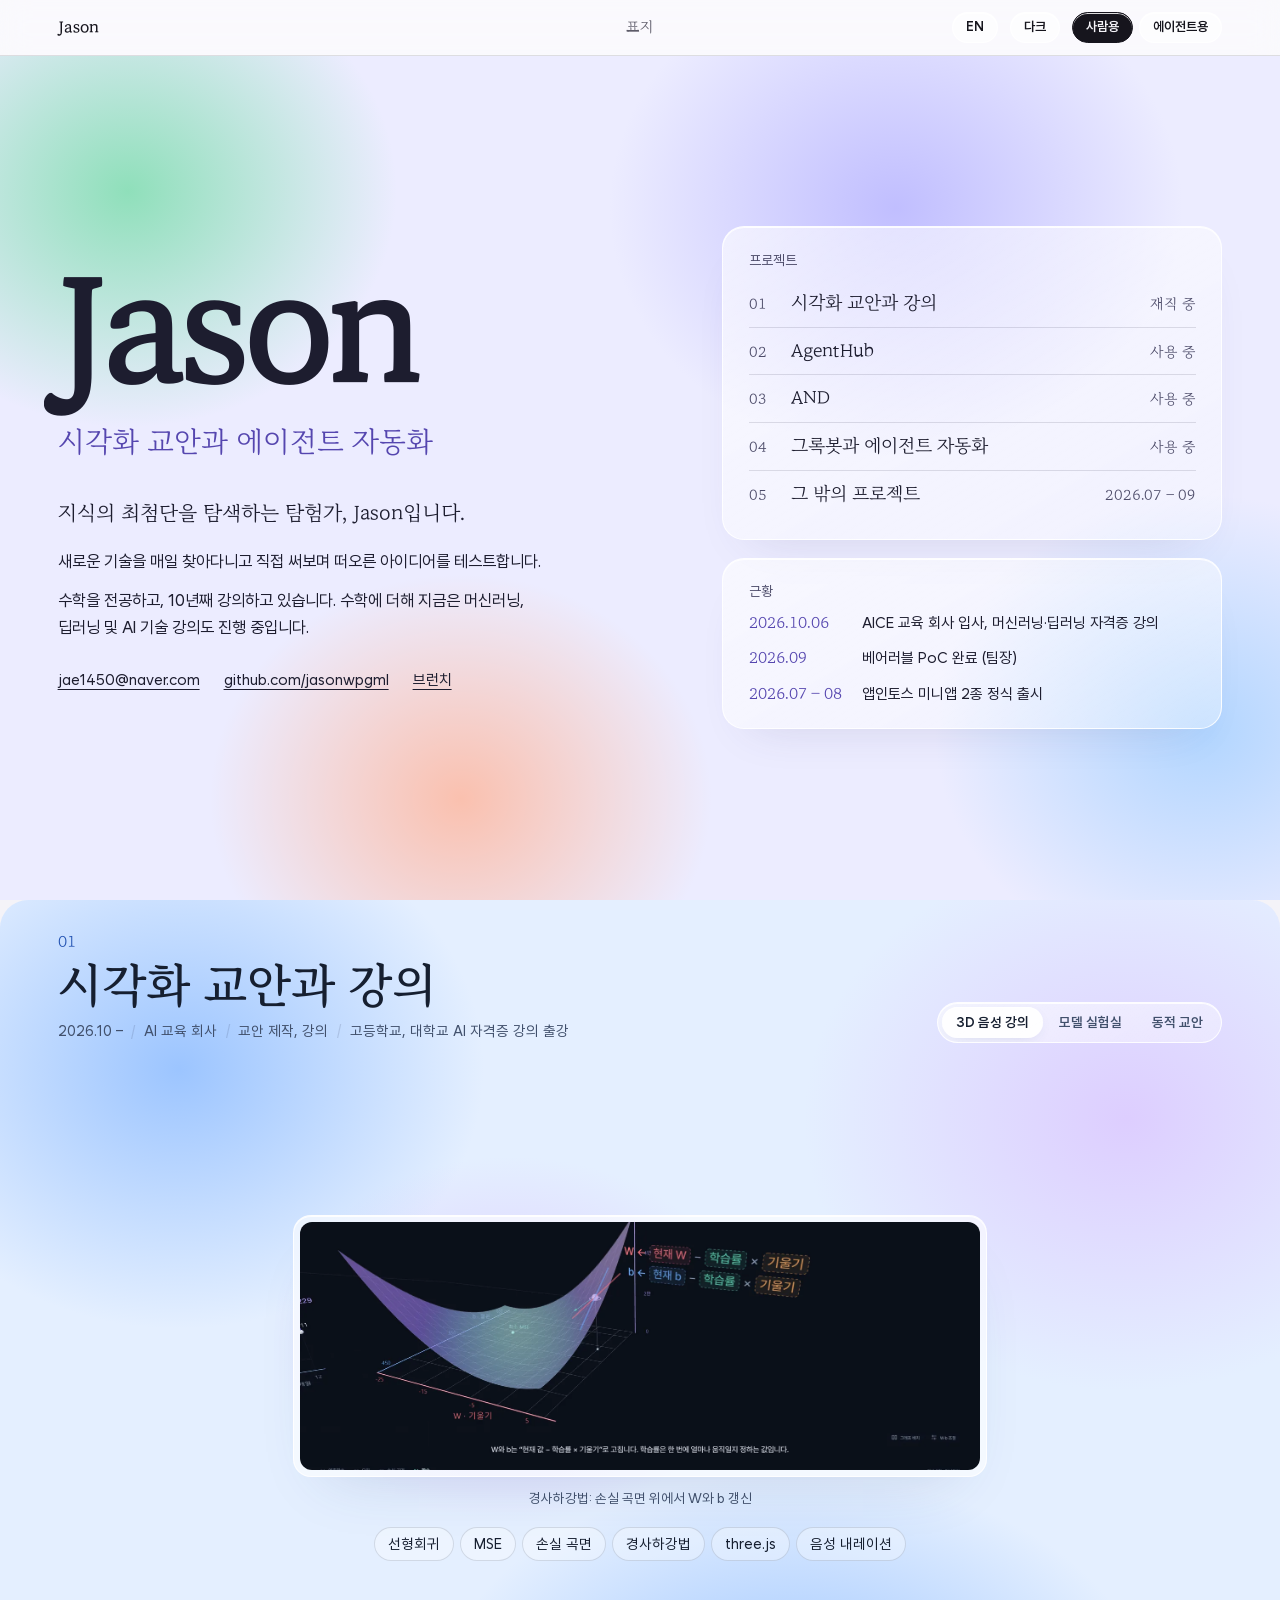
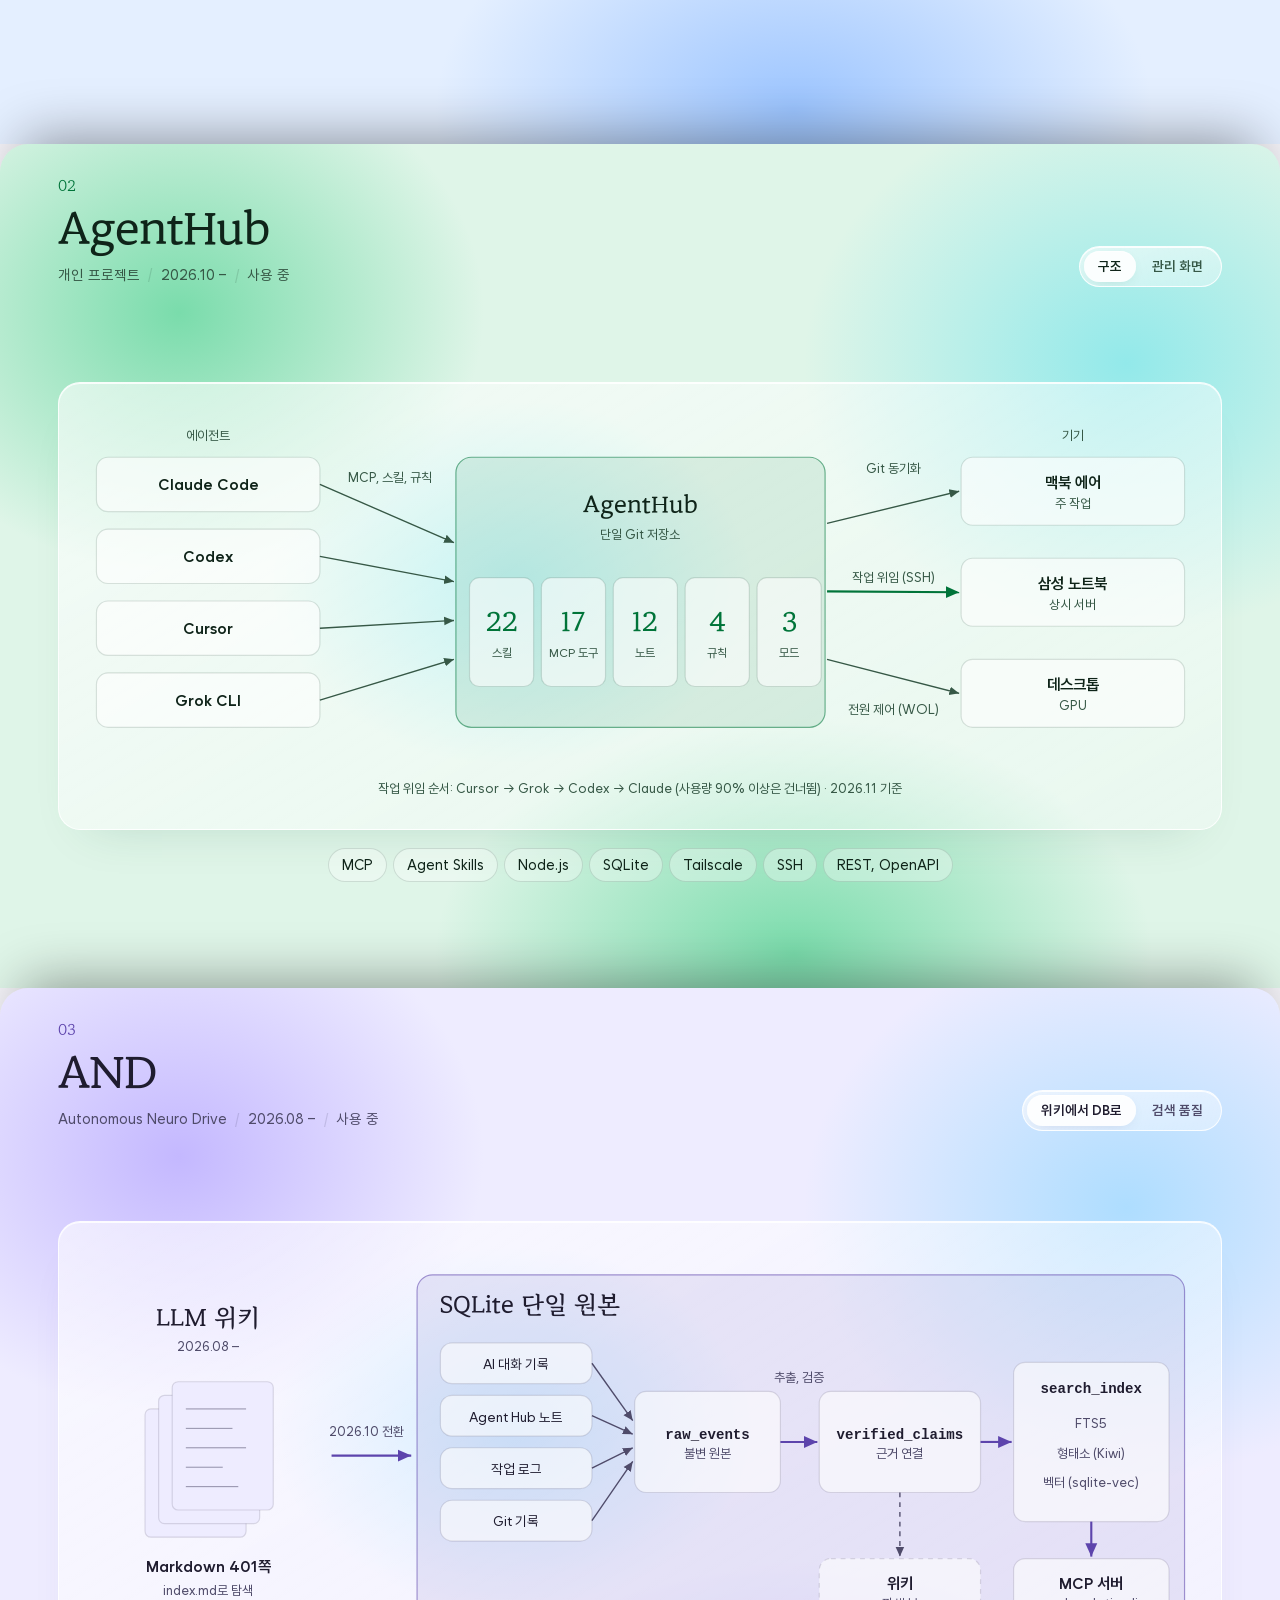
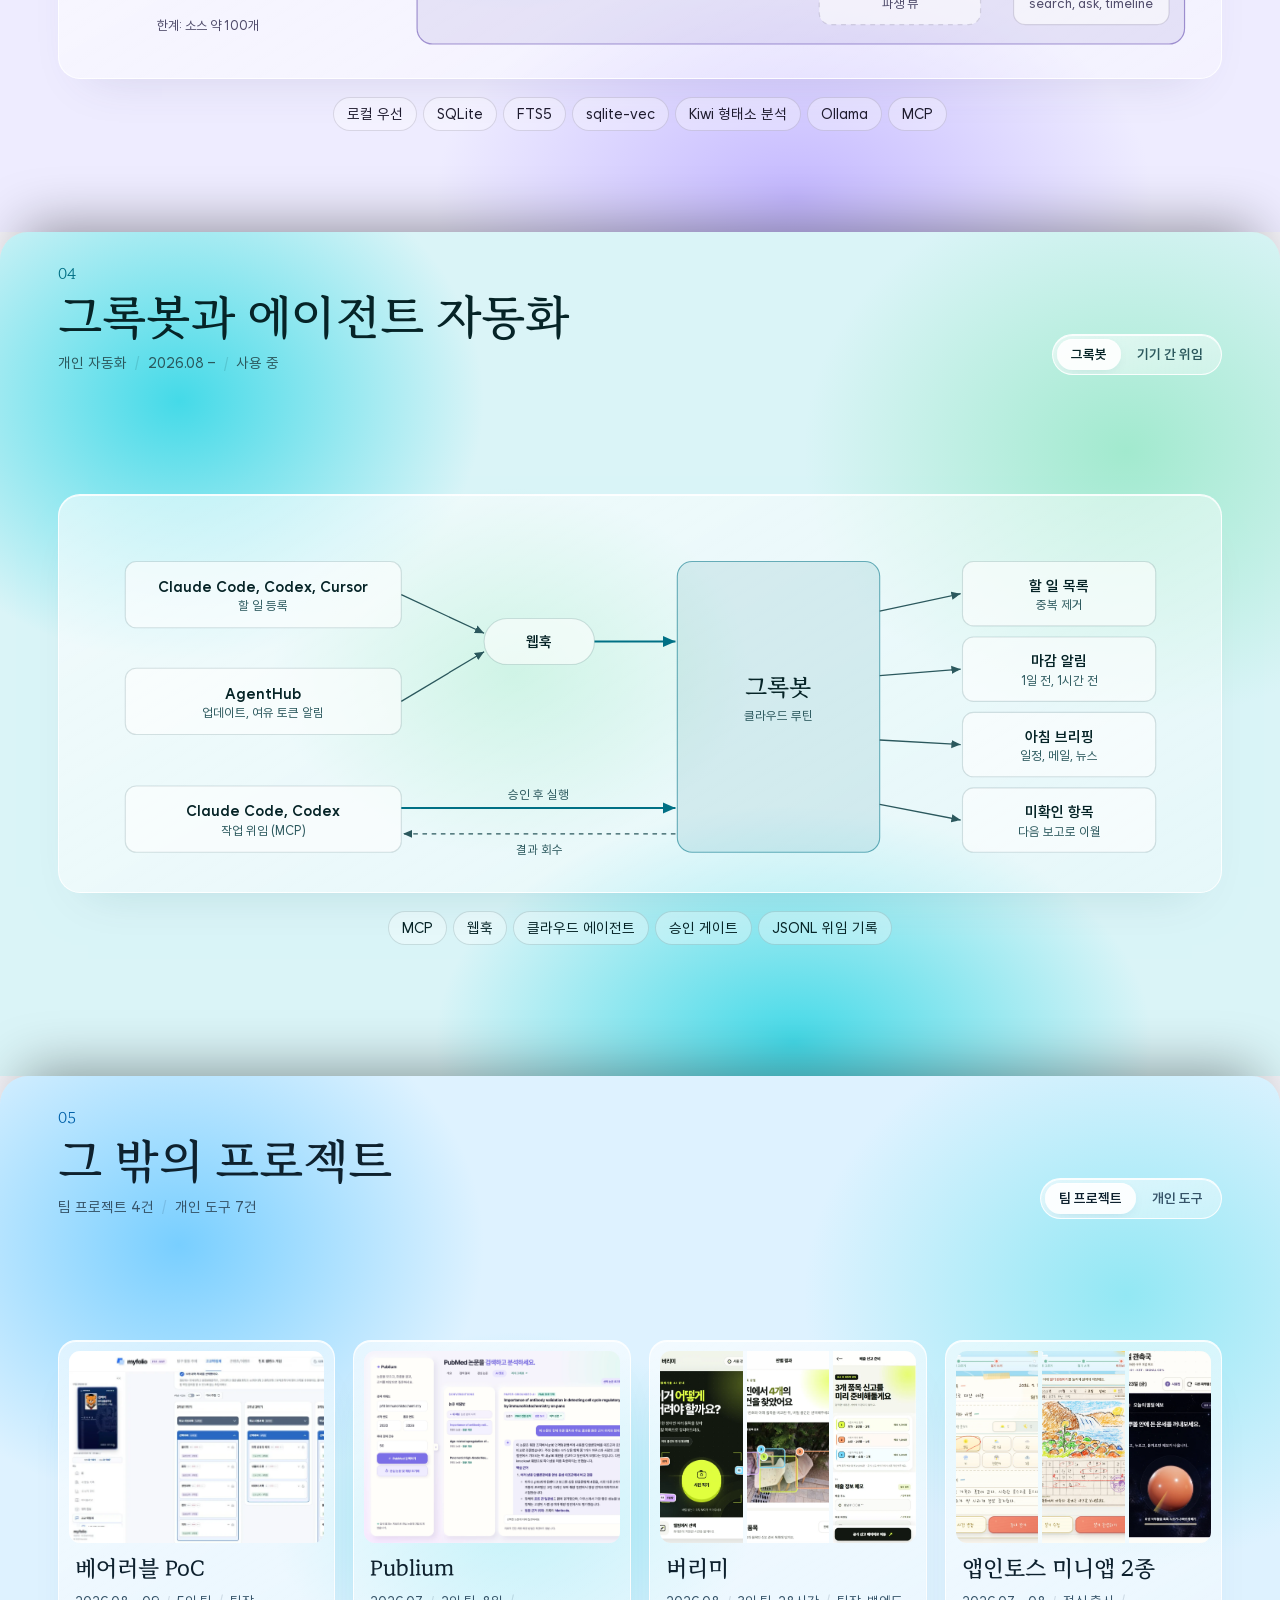
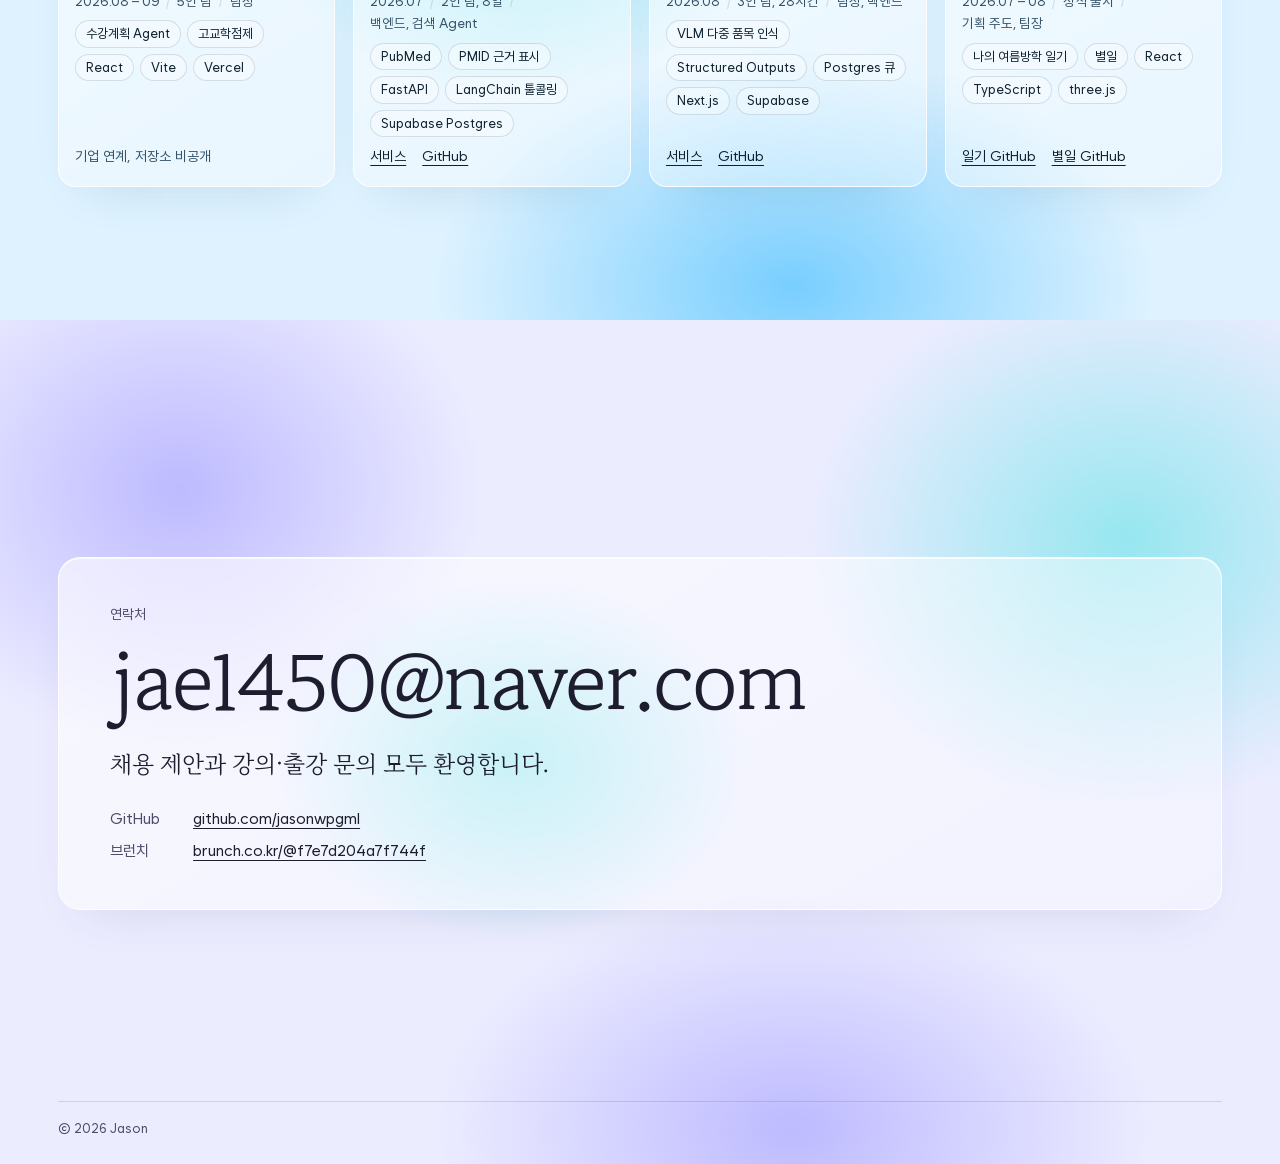
==== index.html @ 7ab20872 "에이전트용 판본 비·얼굴: 시작 넘침 고치고 로딩 줄이기 - 비·얼굴 코드를 스킬 최신본으로: 시작 6~33초에 글자가 평소보다 약 30% 많던 것 해소 - 얼굴 데이터를 가면 전" ====
<!doctype html>
<html lang="ko">
<head>
<meta charset="utf-8">
<!-- 이 페이지는 자기 사이트 밖으로 통신하지 않는다. face.link의 MediaPipe가 보내려는 사용량 지표도 여기서 막힌다 -->
<meta http-equiv="Content-Security-Policy" content="connect-src 'self' blob: data:">
<meta name="viewport" content="width=device-width, initial-scale=1, viewport-fit=cover">
<title>Jason 포트폴리오</title>
<meta name="author" content="JSonJh (https://github.com/jasonwpgml)">
<meta name="description" content="수학을 전공하고 10년째 강의하며, 시각화 교안과 에이전트 자동화 도구를 만드는 Jason의 포트폴리오.">
<link rel="alternate" hreflang="ko" href="https://jasonwpgml.github.io/">
<link rel="alternate" hreflang="en" href="https://jasonwpgml.github.io/en/">
<meta name="color-scheme" content="light dark">
<script>
// Apply a saved theme before first paint so the page never flashes the wrong one.
try { const t = localStorage.getItem('theme'); if (t) document.documentElement.dataset.theme = t; } catch {}
</script>
<style>
/* Layout: one screen per scene. Each scene is lit by soft colour fields in its project's hue; text sits on frosted glass. */
@font-face{font-family:"Maru Buri";font-weight:400;font-display:swap;src:url("fonts/MaruBuri-Regular.woff2") format("woff2")}
@font-face{font-family:"Maru Buri";font-weight:600;font-display:swap;src:url("fonts/MaruBuri-SemiBold.woff2") format("woff2")}
@font-face{font-family:"Maru Buri";font-weight:700;font-display:swap;src:url("fonts/MaruBuri-Bold.woff2") format("woff2")}
@font-face{font-family:"Wanted Sans";font-weight:400;font-display:swap;src:url("fonts/WantedSans-Regular.woff2") format("woff2")}
@font-face{font-family:"Wanted Sans";font-weight:600;font-display:swap;src:url("fonts/WantedSans-SemiBold.woff2") format("woff2")}

:root{
  color-scheme:light dark;
  --ink:light-dark(#16151d,#f5f4fa);
  --ink-2:light-dark(#5c5b68,#aaa9b8);
  --paper:light-dark(#f4f3f8,#0c0b12);
  --hair:light-dark(rgb(22 21 29/.12),rgb(245 244 250/.14));
  --glass:light-dark(rgb(255 255 255/.6),rgb(255 255 255/.1));
  --glass-2:light-dark(rgb(255 255 255/.34),rgb(255 255 255/.035));
  --edge:light-dark(rgb(255 255 255/.85),rgb(255 255 255/.15));
  --shadow:light-dark(rgb(40 30 80/.14),rgb(0 0 0/.45));
  --acc:var(--ink);
  --blur:blur(14px) saturate(160%);
  --serif:"Maru Buri","Noto Serif KR","Nanum Myeongjo",serif;
  --sans:"Wanted Sans","Apple SD Gothic Neo","Malgun Gothic",sans-serif;
  --mono:ui-monospace,"SF Mono",Menlo,Consolas,"D2Coding",monospace;
  --gutter:clamp(16px,4.5vw,64px);
  --max:1240px;
  --measure:34em;
}
:root[data-theme="light"]{color-scheme:light}
:root[data-theme="dark"]{color-scheme:dark}
@supports not (color:light-dark(#000,#fff)){
  :root{--ink:#16151d;--ink-2:#5c5b68;--paper:#f4f3f8;--hair:rgb(22 21 29/.12);--glass:rgb(255 255 255/.55);--glass-2:rgb(255 255 255/.3);--edge:rgb(255 255 255/.85);--shadow:rgb(40 30 80/.14)}
}
*{box-sizing:border-box}
html{scroll-behavior:smooth;scroll-padding-top:var(--head,64px);background:var(--paper)}
body{margin:0;background:var(--paper);color:var(--ink);font:400 16.5px/1.65 var(--sans);word-break:keep-all;overflow-wrap:break-word;-webkit-font-smoothing:antialiased}
a{color:inherit;text-decoration-thickness:1px;text-underline-offset:.25em}
a:hover{text-decoration-thickness:2px}
:focus-visible{outline:2px solid var(--acc);outline-offset:3px}
img{display:block;max-width:100%;height:auto}
h1,h2,h3,h4,h5{font-family:var(--serif);font-weight:600;margin:0;text-wrap:balance;line-height:1.25}
p{margin:0;text-wrap:pretty}
time,.no{font-variant-numeric:tabular-nums}
.wrap{padding-inline:var(--gutter)}
.wrap>*{max-width:var(--max);margin-inline:auto}

/* glass: a translucent pane with a bright top edge. The scene behind is a soft gradient, so real blur would cost a lot and show nothing; only the head blurs. */
.glass{background:linear-gradient(150deg,var(--glass),var(--glass-2));border:1px solid var(--edge);border-radius:22px;
  box-shadow:inset 0 1px 0 var(--edge),0 24px 48px -30px var(--shadow)}

/* scene tone: every colour of a scene comes from its hue pair, in both themes */
.tone{--h:270;--h2:200;
  --ink:light-dark(oklch(24% .035 var(--h)),oklch(97% .014 var(--h)));
  --ink-2:light-dark(oklch(43% .05 var(--h)),oklch(81% .04 var(--h)));
  --acc:light-dark(oklch(47% .16 var(--h)),oklch(84% .12 var(--h)));
  --hair:light-dark(oklch(30% .05 var(--h)/.14),oklch(97% .02 var(--h)/.16));
  --bg:light-dark(oklch(95% .028 var(--h)),oklch(19% .045 var(--h)));
  --orb1:light-dark(oklch(80% .13 var(--h)/.85),oklch(48% .15 var(--h)/.8));
  --orb2:light-dark(oklch(86% .1 var(--h2)/.75),oklch(42% .13 var(--h2)/.75));
  --shadow:light-dark(oklch(40% .09 var(--h)/.18),rgb(0 0 0/.45));
  position:relative;isolation:isolate;overflow:clip;background:var(--bg);color:var(--ink)}
.tone::before{content:"";position:absolute;inset:0;z-index:-1;pointer-events:none;
  background:radial-gradient(34% 44% at 14% 20%,var(--orb1),transparent 70%),radial-gradient(36% 46% at 88% 26%,var(--orb2),transparent 70%),
    radial-gradient(40% 40% at 62% 96%,var(--orb1),transparent 70%),radial-gradient(26% 30% at 40% 52%,var(--orb2),transparent 72%)}
.tone ::selection{background:var(--acc);color:var(--bg)}
@supports not (color:light-dark(#000,#fff)){
  .tone{--ink:oklch(24% .035 var(--h));--ink-2:oklch(43% .05 var(--h));--acc:oklch(47% .16 var(--h));--bg:oklch(95% .028 var(--h));--orb1:oklch(80% .13 var(--h)/.85);--orb2:oklch(86% .1 var(--h2)/.75)}
}

/* running head: a glass bar the scenes pass under */
.head{position:sticky;top:0;z-index:10;background:light-dark(rgb(255 255 255/.5),rgb(14 13 20/.42));-webkit-backdrop-filter:var(--blur);backdrop-filter:var(--blur);
  border-bottom:1px solid var(--hair);padding-block:calc(env(safe-area-inset-top,0px) + 12px) 12px;font-size:14px}
.head-in{display:grid;grid-template-columns:1fr auto 1fr;align-items:center;gap:16px}
.head .ed{font-family:var(--serif);font-weight:600;text-decoration:none;font-size:16px;justify-self:start}
.head .now{font-family:var(--serif);color:var(--ink-2);white-space:nowrap;font-kerning:none}
/* running head label: while it changes, each letter keeps its own slot */
.now i{display:inline-block;font-style:normal;text-align:center;white-space:pre}
.now i.nz{font:400 .86em/1 var(--mono);color:var(--ink-2)}
.ctl{justify-self:end;display:flex;gap:12px}
.keys{display:flex;gap:6px}
/* glass pills; the pressed one fills with ink */
.sq{all:unset;box-sizing:border-box;cursor:pointer;padding:5px 13px;border:1px solid var(--edge);border-radius:999px;
  background:var(--glass);color:var(--ink);font:600 13px/1.45 var(--sans);box-shadow:inset 0 1px 0 var(--edge);
  transition:background-color .2s,color .2s,transform .14s cubic-bezier(.2,.7,.2,1)}
.sq:hover{background:light-dark(rgb(255 255 255/.8),rgb(255 255 255/.14))}
.sq:active{transform:scale(.96)}
.sq[aria-pressed="true"]{background:var(--ink);color:var(--paper);border-color:var(--ink);cursor:default}
.sq:focus-visible{outline:2px solid var(--ink);outline-offset:3px}

/* cover: name, who, and the way in, all on the first screen */
.cover{--h:285;--h2:160;min-height:calc(100svh - var(--head,56px));display:grid;align-items:center;padding:clamp(28px,5svh,64px) var(--gutter)}
.cover::before{background:
  radial-gradient(30% 40% at 10% 16%,light-dark(oklch(82% .12 160/.8),oklch(46% .13 160/.7)),transparent 70%),
  radial-gradient(28% 38% at 36% 88%,light-dark(oklch(84% .11 40/.75),oklch(48% .13 40/.6)),transparent 70%),
  radial-gradient(32% 42% at 70% 18%,light-dark(oklch(80% .12 285/.8),oklch(44% .15 285/.75)),transparent 70%),
  radial-gradient(30% 40% at 94% 80%,light-dark(oklch(84% .1 255/.75),oklch(42% .13 255/.7)),transparent 70%)}
.cover-in{width:min(var(--max),100%);margin-inline:auto;display:grid;grid-template-columns:minmax(0,1.2fr) minmax(0,1fr);gap:clamp(28px,5vw,88px);align-items:center}
.name{font:700 clamp(4rem,min(12vw,19svh),10.5rem)/.9 var(--serif);letter-spacing:-.035em;margin-left:-.05em}
.name .mask{display:inline-flex;overflow:hidden;padding:.06em .04em .22em;margin:-.06em -.04em -.22em}
.name .cap{position:relative}
.name .int{position:absolute;inset:0 auto auto 0;opacity:0;transform:translateX(-.3em)}
.name .j,.name .l{display:inline-block}
.role{font:400 clamp(1.2rem,min(2.2vw,3.6svh),1.85rem)/1.4 var(--serif);margin-top:clamp(12px,2.4svh,24px);color:var(--acc)}
.intro{margin-top:clamp(20px,4svh,44px)}
.intro p{max-width:30em}
.intro p+p{margin-top:12px}
.lede{font:400 clamp(1.1rem,min(1.6vw,2.8svh),1.35rem)/1.55 var(--serif)}
.intro .lede+p{margin-top:clamp(12px,2svh,20px)}
.reach{display:flex;flex-wrap:wrap;gap:8px 24px;margin-top:clamp(16px,3svh,28px);font-size:15px}
.cover-side{display:grid;gap:clamp(12px,2svh,20px)}
.cover-side>.glass{padding:clamp(14px,2.4svh,24px) clamp(18px,2vw,28px)}
.k{font-size:14px;color:var(--ink-2);margin-bottom:8px}
.toc{list-style:none;margin:0;padding:0;display:grid}
.toc a{text-decoration:none;display:grid;grid-template-columns:2.4em 1fr auto;align-items:baseline;padding-block:clamp(6px,1.25svh,11px);font:400 1.1rem/1.4 var(--serif)}
.toc li+li a{border-top:1px solid var(--hair)}
.toc .n,.toc .y{color:var(--ink-2);font-size:13.5px;font-variant-numeric:tabular-nums}
.toc .t{transition:transform .25s cubic-bezier(.2,.7,.2,1)}
.toc a:hover .t{transform:translateX(6px)}
.news h2{font:400 14px/1.6 var(--sans);color:var(--ink-2)}
.news ol{list-style:none;margin:0;padding:0;display:grid;gap:clamp(6px,1.2svh,12px)}
.news li{display:grid;grid-template-columns:6.6em minmax(0,1fr);gap:14px;font-size:15px}
.news time{font-family:var(--serif);color:var(--acc)}

/* project scenes: stacked in order, each slides up over the one before and fills exactly one screen */
.ch{display:grid;grid-template-rows:auto minmax(0,1fr);gap:clamp(12px,2.2svh,24px);padding-block:clamp(18px,3.4svh,40px) clamp(16px,3svh,36px)}
.projects .ch{position:sticky;top:var(--head,56px);height:calc(100svh - var(--head,56px));border-radius:28px 28px 0 0}
.projects .ch+.ch{box-shadow:0 -28px 56px -24px rgb(0 0 0/.4)}
.projects .ch::after{content:"";position:absolute;inset:0;background:#000;opacity:calc(var(--cover,0) * .38);pointer-events:none}
.ch-head{width:min(var(--max),calc(100% - 2 * var(--gutter)));margin-inline:auto;display:grid;grid-template-columns:minmax(0,1fr) auto;gap:10px 32px;align-items:end}
.ch-head .no{font-family:var(--serif);color:var(--acc);font-size:15px;display:block;margin-bottom:2px}
.ch-head h2{font-size:clamp(1.8rem,min(3.6vw,6svh),3.1rem);letter-spacing:-.015em}
.meta{display:flex;flex-wrap:wrap;gap:2px 0;color:var(--ink-2);font-size:14.5px;margin-top:4px}
.meta span:not(:last-child)::after{content:"/";padding-inline:.6em;color:var(--hair)}

/* tabs: the panes of a project, a glass pill follows the swipe */
.tabs{position:relative;display:flex;gap:2px;padding:4px;border-radius:999px;max-width:100%;overflow-x:auto;scrollbar-width:none}
.tabs::-webkit-scrollbar{display:none}
.tabs button{all:unset;position:relative;z-index:1;cursor:pointer;padding:6px 14px;border-radius:999px;font:600 13.5px/1.35 var(--sans);color:var(--ink-2);white-space:nowrap;transition:color .2s}
.tabs button:hover,.tabs button[aria-selected="true"]{color:var(--ink)}
.tabs button:focus-visible{outline:2px solid var(--acc);outline-offset:-2px}
.tabs .pill{position:absolute;top:4px;bottom:4px;left:0;border-radius:999px;background:light-dark(rgb(255 255 255/.9),rgb(255 255 255/.17));
  box-shadow:inset 0 1px 0 var(--edge),0 4px 14px -6px var(--shadow);pointer-events:none}

/* track: panes side by side; swipe, drag, the tabs or the keys move between them */
.track{display:flex;overflow-x:auto;overflow-y:hidden;scroll-snap-type:x mandatory;overscroll-behavior-x:contain;scrollbar-width:none;min-height:0}
.track::-webkit-scrollbar{display:none}
@media (hover:hover) and (pointer:fine){.track{cursor:grab}}
.track.dragging{scroll-snap-type:none;cursor:grabbing;user-select:none}
.track.dragging *{pointer-events:none}
.pane{flex:0 0 100%;min-width:0;min-height:0;scroll-snap-align:start;scroll-snap-stop:always;display:grid;align-content:center;overflow-y:auto;scrollbar-width:none;padding:2px var(--gutter) 6px}
.pane::-webkit-scrollbar{display:none}
.pane>*{width:min(var(--max),100%);margin-inline:auto}

.links{display:flex;flex-wrap:wrap;align-items:center;gap:6px 22px;margin-top:clamp(12px,2.2svh,20px);font-size:15px}

.private{color:var(--ink-2)}

/* screenshots: a glass bezel; the image shrinks to the room the screen has left */
.shot{margin:0;min-width:0;display:grid;justify-items:center}
.frame{display:block;max-width:100%;padding:6px;border:1px solid var(--edge);border-radius:18px;background:var(--glass);box-shadow:inset 0 1px 0 var(--edge),0 30px 60px -34px var(--shadow);
  transition:transform .3s cubic-bezier(.2,.7,.2,1),box-shadow .3s}
.frame img{border-radius:12px;background:#fff}

.shot figcaption{font-size:13.5px;color:var(--ink-2);margin-top:10px;text-align:center}

/* main scenes: one picture or diagram per pane, keywords under it */
.viz{display:grid;gap:clamp(10px,2svh,18px);justify-items:center}
.viz>.chips{justify-content:center}
.gal{display:grid;grid-template-columns:repeat(var(--n,1),minmax(0,1fr));gap:clamp(10px,1.4vw,18px);width:100%;align-items:start}
.gal:not(.one) .frame{width:100%}
.gal .frame img{width:100%}
.gal.one .frame img{width:auto;max-width:100%;max-height:calc(var(--room,70svh) - 128px)}
.gal.lead{grid-template-columns:minmax(0,2.1fr) minmax(0,1fr);max-width:calc((var(--room,70svh) - 86px) * 2.4)}
.gal.lead .shot:first-child{grid-row:span 2}
.dg{margin:0;width:100%;padding:clamp(8px,1.6svh,16px) clamp(10px,1.4vw,20px);border-radius:22px}
.dg svg{display:block;width:100%;height:auto;max-height:calc(var(--room,70svh) - 104px);font-family:var(--sans)}
.dg text{fill:var(--ink);font-size:16px}
.dg .t1{font-weight:600}
.dg .t2{fill:var(--ink-2);font-size:13.5px}
.dg .t3{fill:var(--ink-2);font-size:12.5px}
.dg .t3b{font-size:14px}
.dg .code{font-family:var(--mono);font-size:14.5px;font-weight:600}
.dg .h{font-family:var(--serif);font-weight:600;font-size:25px}
.dg .num{font-family:var(--serif);font-weight:600;font-size:28px;fill:var(--acc)}
.dg .b{fill:var(--glass);stroke:var(--hair);stroke-width:1.2}
.dg .b.hub{fill:color-mix(in oklch,var(--acc) 10%,transparent);stroke:color-mix(in oklch,var(--acc) 55%,transparent)}
.dg .b.dash{stroke-dasharray:5 5}
.dg .b.pg{fill:var(--bg)}
.dg .ln{fill:none;stroke:var(--ink-2);stroke-width:1.4}
.dg .ln.a{stroke:var(--acc);stroke-width:2.2}
.dg .ln.d{stroke-dasharray:5 5}
.dg .ln.thin{stroke-width:1;opacity:.6}
.dg .mk{fill:var(--ink-2)}
.dg .mk.a{fill:var(--acc)}
.dg .dot{fill:var(--bg);stroke:var(--ink-2);stroke-width:1.4}
.dg .tick{fill:var(--acc)}
.quality{width:min(880px,100%);padding:clamp(18px,3svh,32px) clamp(20px,2.6vw,40px);display:grid;gap:clamp(14px,2.6svh,26px)}
.quality .k{margin:0}
.meters{list-style:none;margin:0;padding:0;display:grid;gap:clamp(10px,1.8svh,16px)}
.meters li{display:grid;grid-template-columns:9.5em minmax(0,1fr) 4.2em;gap:16px;align-items:center}
.meters .bar{height:10px;border-radius:5px;background:var(--hair);overflow:hidden}
.meters .bar i{display:block;height:100%;width:calc(var(--v) * 100%);border-radius:0 5px 5px 0;background:var(--acc)}
.meters b{font:600 1.35rem/1 var(--serif);text-align:right;font-variant-numeric:tabular-nums}
.meters small{font:400 13px/1 var(--sans);color:var(--ink-2)}
.stats{list-style:none;margin:0;padding:clamp(12px,2.2svh,20px) 0 0;border-top:1px solid var(--hair);display:grid;grid-template-columns:repeat(4,minmax(0,1fr));gap:12px}
.stats b{display:block;font:600 clamp(1.4rem,min(2.4vw,4svh),2rem)/1.1 var(--serif);font-variant-numeric:tabular-nums}
.stats span{font-size:13.5px;color:var(--ink-2)}

/* keyword chips: the only text most scenes carry */
.chips{list-style:none;margin:0;padding:0;display:flex;flex-wrap:wrap;gap:6px}
.chips li{padding:3px 10px;border-radius:999px;border:1px solid var(--hair);background:var(--glass-2);font:400 13px/1.5 var(--sans);color:var(--ink);white-space:nowrap}
.chips.big li{font-size:14.5px;padding:5px 13px}

/* other projects: one card each, picture first */
.minis{list-style:none;margin:0 auto;padding:0;display:grid;grid-template-columns:repeat(4,minmax(0,1fr));gap:clamp(10px,1.4vw,18px);align-items:stretch}
.mini{border-radius:18px;padding:10px 10px clamp(12px,2svh,18px);display:grid;grid-template-rows:auto auto auto 1fr auto;gap:8px;min-width:0}
.mini .thumb{aspect-ratio:4/3;max-height:calc(var(--room,70svh) - 290px);width:100%;border-radius:11px;overflow:hidden;background:var(--glass-2)}
.mini .thumb img{width:100%;height:100%;object-fit:cover;object-position:top left}
.mini .thumb.phones3{display:grid;grid-template-columns:repeat(3,minmax(0,1fr));gap:4px}
.mini .thumb.phones3 img{object-position:top center}
.mini h3{font-size:clamp(1.15rem,min(1.7vw,3svh),1.4rem);padding-inline:6px;margin-top:4px}
.mini .facts{display:flex;flex-wrap:wrap;color:var(--ink-2);font-size:13.5px;padding-inline:6px}
.mini .facts span:not(:last-child)::after{content:"/";padding-inline:.5em;color:var(--hair)}
.mini .chips{padding-inline:6px;align-content:start}
.mini .links{margin-top:0;padding-inline:6px;font-size:14px;gap:4px 16px}
.rows{list-style:none;margin:0 auto;padding:clamp(6px,1.2svh,12px) clamp(18px,2.4vw,32px);border-radius:22px}
.rows>li{display:grid;grid-template-columns:7.5em minmax(0,1fr);gap:16px;align-items:center;padding-block:clamp(8px,1.5svh,14px)}
.rows>li+li{border-top:1px solid var(--hair)}
.rows b{font:600 1.15rem/1.3 var(--serif)}

/* contact */
.contact{--h:285;--h2:200;min-height:calc(100svh - var(--head,56px));display:grid;grid-template-rows:minmax(0,1fr) auto;padding:clamp(24px,5svh,56px) var(--gutter) 24px}
.contact-in{align-self:center;width:min(var(--max),100%);margin-inline:auto;padding:clamp(24px,5svh,56px) clamp(22px,4vw,56px)}
.contact .mail{display:inline-block;font:400 clamp(2rem,min(6.2vw,10svh),5.5rem)/1.05 var(--serif);letter-spacing:-.02em;text-decoration:none;word-break:break-all;margin-top:8px}
.contact .mail:hover{text-decoration:underline;text-decoration-thickness:2px}
.contact .chan{list-style:none;margin:clamp(14px,2.6svh,26px) 0 0;padding:0;display:grid;gap:6px;font-size:15.5px}
.contact .chan li{display:grid;grid-template-columns:4.6em minmax(0,1fr);gap:12px}
.contact .chan span{color:var(--ink-2)}
.contact .chan a{word-break:break-all}
.contact .ask{font:400 clamp(1.1rem,min(1.8vw,3svh),1.5rem)/1.5 var(--serif);margin-top:clamp(14px,2.6svh,26px)}
.colophon{width:min(var(--max),100%);margin-inline:auto;display:flex;justify-content:space-between;flex-wrap:wrap;gap:12px;padding-top:16px;border-top:1px solid var(--hair);font-size:13px;color:var(--ink-2)}

/* agent edition: the same facts as a terminal, green on black, with a slow rain in the margins */
html[data-edition="agent"]{color-scheme:dark;--paper:#030a05;--ink:#c6f6d2;--ink-2:#5fae76;--hair:#16331f;--glass:transparent;--edge:#2f8a4a}
html[data-edition="agent"] .head{background:rgb(3 10 5/.88);-webkit-backdrop-filter:none;backdrop-filter:none}
html[data-edition="agent"] .sq{border-radius:3px;box-shadow:none}
.agent{display:none;position:relative;min-height:100svh;padding-block:56px 80px;font:400 14.5px/1.75 var(--mono)}
.agent pre{position:relative;z-index:1;margin:0 0 0 max(0px,(100% - var(--max)) / 2);white-space:pre-wrap;word-break:break-word;font:inherit;max-width:92ch;
  color:#9fe0b0;text-shadow:0 0 6px rgb(80 220 120/.18);font-kerning:none;font-variant-ligatures:none}
.agent .k{color:#d8ffe2}
.agent .c{color:#4f8d61}
.agent .h{color:#7dff9f}
.agent .nz{color:#2f8a4a}
.agent .nz.w{display:inline-block;width:1ic;text-align:center}
.agent .gh{color:transparent;text-shadow:none}
/* 100lvh: a phone's address bar folding in and out must not resize the canvas, or the rain is rebuilt from scratch */
.rain{position:fixed;top:0;left:0;width:100%;height:100%;height:100lvh;z-index:0;pointer-events:none;display:none}
.face{z-index:0;display:none}
/* the rain covers the whole screen and the face sits in the middle, behind the text.
   A light veil plus a dark halo around each glyph keeps the text readable on top of it */
html[data-edition="agent"] .agent::before{content:"";position:fixed;inset:0;z-index:0;pointer-events:none;background:rgb(3 10 5/.42)}
html[data-edition="agent"] .agent pre,html[data-edition="agent"] .agent .credit{text-shadow:0 0 2px #030a05,0 0 6px #030a05,0 0 12px rgb(3 10 5/.9)}
.agent .credit{position:relative;z-index:1;max-width:92ch;margin:32px 0 0 max(0px,(100% - var(--max)) / 2);font-size:12px;color:var(--ink-2)}
.agent .credit a{color:inherit}
/* face.link: 글이 끝난 뒤 한참 빈 공간이 이어지고, 그 끝에 숨 쉬듯 빛나는 구슬 하나. 누르면 카메라 표정 인식 창이 뜬다 */
.agent .void{height:85svh}
.agent .orb-wrap{position:relative;z-index:1;display:flex;justify-content:center;padding:0 0 9svh}
.agent .orb{all:unset;position:relative;width:46px;height:46px;border-radius:50%;cursor:pointer;
  background:radial-gradient(circle,#eafff1 0 2px,rgb(125 255 159/.85) 3px,rgb(60 255 149/.22) 9px,rgb(3 10 5/0) 70%);
  box-shadow:0 0 0 1px rgb(47 138 74/.55),0 0 22px rgb(60 255 149/.28),inset 0 0 12px rgb(60 255 149/.18);
  animation:orb 3.6s ease-in-out infinite}
.agent .orb::before{content:"";position:absolute;inset:-14px;border-radius:50%;border:1px solid rgb(60 255 149/.18);animation:orbring 3.6s ease-out infinite}
.agent .orb::after{content:"face.link";position:absolute;left:50%;top:calc(100% + 14px);transform:translateX(-50%);font:400 11px/1 var(--mono);letter-spacing:.2em;color:#4f8d61;opacity:0;transition:opacity .4s}
.agent .orb:hover,.agent .orb:focus-visible{box-shadow:0 0 0 1px rgb(125 255 159/.9),0 0 34px rgb(60 255 149/.6),inset 0 0 14px rgb(125 255 159/.35)}
.agent .orb:hover::after,.agent .orb:focus-visible::after{opacity:1}
@keyframes orb{0%,100%{transform:scale(.9);filter:brightness(.8)}50%{transform:scale(1.04);filter:brightness(1.25)}}
@keyframes orbring{0%{transform:scale(.7);opacity:0}30%{opacity:.9}100%{transform:scale(1.5);opacity:0}}
@media (prefers-reduced-motion:reduce){.agent .orb,.agent .orb::before{animation:none}}
.facelink{position:fixed;right:16px;bottom:16px;z-index:5;width:min(560px,calc(100vw - 32px));max-height:calc(100svh - 96px);overflow:auto;
  background:rgb(3 10 5/.86);border:1px solid #2f8a4a;border-radius:6px;padding:12px;font:400 12px/1.6 var(--mono);color:#c6f6d2;backdrop-filter:blur(2px)}
.facelink[hidden]{display:none}
.facelink .fl-view{position:relative;width:200px;aspect-ratio:4/3;float:right;margin:0 0 8px 12px;border:1px solid #16331f;overflow:hidden;background:#000}
.facelink video,.facelink canvas{position:absolute;inset:0;width:100%;height:100%;object-fit:cover;transform:scaleX(-1)}
.facelink video{opacity:.55}
.facelink pre{margin:0;white-space:pre-wrap;word-break:break-word;font:inherit}
.facelink .sq{clear:both;margin-top:8px}
@media (max-width:700px){.facelink{right:8px;left:8px;bottom:8px;width:auto;font-size:11px}.facelink .fl-view{width:120px}}
html[data-edition="agent"] .human{display:none}
html[data-edition="agent"] .agent,html[data-edition="agent"] .rain,html[data-edition="agent"] .face{display:block}
html[data-edition="agent"] .head .now{visibility:hidden}

@media print{
  .projects .ch{position:static;height:auto;box-shadow:none;border-radius:0}
  .projects .ch::after,.rain,.face,.tabs{display:none}
  .track{display:block;overflow:visible}
  .pane{display:block;overflow:visible;padding-block:12px}
}

/* motion: one load sequence on the cover; everything rests visible */
@media (prefers-reduced-motion:no-preference){
  .name .l,.name .cap{animation:rise .9s cubic-bezier(.2,.75,0,1) both;animation-delay:calc(var(--i,0) * 70ms + 150ms)}
  .name .int{animation:int-out 1.9s cubic-bezier(.6,0,.2,1) both}
  .name .j{animation:j-in 1.9s cubic-bezier(.6,0,.2,1) both}
  .role,.intro,.cover-side>*{animation:settle .9s cubic-bezier(.2,.75,0,1) both;animation-delay:1.15s}
  .cover-side>*+*{animation-delay:1.3s}
  @keyframes rise{from{transform:translateY(105%)}}
  @keyframes int-out{0%,55%{opacity:1;transform:translateX(-.3em)}100%{opacity:0;transform:translateX(-.34em) rotate(-24deg)}}
  @keyframes j-in{0%,55%{opacity:0;transform:rotate(18deg);margin-right:.14em}100%{opacity:1;transform:none;margin-right:0}}
  @keyframes settle{from{opacity:0;transform:translateY(14px)}}
}
::view-transition-old(root),::view-transition-new(root){animation:none;mix-blend-mode:normal}

/* short screens: tighter type and spacing so each scene still fits */
@media (min-width:861px) and (max-height:820px){
  body{font-size:15px;line-height:1.6}
  .news li{font-size:14px}

  .links{font-size:14px}

}

@media (max-width:860px){
  body{font-size:16px}
  .cover{min-height:0;padding-block:40px 48px}
  .cover-in{grid-template-columns:minmax(0,1fr)}
  .minis{grid-template-columns:repeat(2,minmax(0,1fr))}
  .gal{grid-template-columns:minmax(0,1fr) !important}
  .gal .frame{width:100%}
  .gal.one .frame img{max-height:none;width:100%}
  .dg{overflow-x:auto}
  .dg-in{min-width:820px}
  .dg svg{max-height:none}
  .meters li{grid-template-columns:minmax(0,1fr) 4.2em}
  .meters .lab{grid-column:1/-1}
  .stats{grid-template-columns:repeat(2,minmax(0,1fr))}
  .mini .thumb{max-height:none}
  .rows>li{grid-template-columns:minmax(0,1fr);gap:6px}

  .projects .ch{position:relative;top:auto;height:auto;border-radius:24px 24px 0 0}
  .projects .ch::after{display:none}
  .ch-head{grid-template-columns:minmax(0,1fr)}
  .tabs{justify-self:start}
  .track{align-items:flex-start;transition:height .35s cubic-bezier(.2,.7,.2,1)}
  .pane{overflow:visible;align-content:start}

  .news li{grid-template-columns:minmax(0,1fr);gap:0}
  .head-in{grid-template-columns:1fr auto}
  .head .now{display:none}
  .contact{min-height:0}
}
@media (max-width:560px){
  /* three phones side by side get too small; let them scroll inside their own row */
  

  .head .ed{font-size:15px}
  .sq{padding:4px 10px}
  .minis{grid-template-columns:minmax(0,1fr)}
  .ctl{gap:8px}
}
@media (prefers-reduced-motion:reduce){html{scroll-behavior:auto}}
</style>
</head>
<body>
<header class="head wrap">
  <div class="head-in">
    <a class="ed" href="#top">Jason</a>
    <span class="now" id="running" aria-hidden="true">표지</span>
    <div class="ctl">
      <a class="sq" href="en/" hreflang="en" lang="en">EN</a>
      <button type="button" class="sq" id="theme" aria-pressed="false">다크</button>
      <div class="keys" role="group" aria-label="읽는 방식">
        <button type="button" class="sq" id="m-human" aria-pressed="true">사람용</button>
        <button type="button" class="sq" id="m-agent" aria-pressed="false">에이전트용</button>
      </div>
    </div>
  </div>
</header>

<main class="human" id="top">

<section class="cover tone" data-run="표지">
  <div class="cover-in">
    <div>
      <h1 class="name" aria-label="Jason"><span class="mask" aria-hidden="true"><span class="cap"><span class="int">∫</span><span class="j">J</span></span><span class="l" style="--i:1">a</span><span class="l" style="--i:2">s</span><span class="l" style="--i:3">o</span><span class="l" style="--i:4">n</span></span></h1>
      <p class="role">시각화 교안과 에이전트 자동화</p>
      <div class="intro">
        <p class="lede">지식의 최첨단을 탐색하는 탐험가, Jason입니다.</p>
        <p>새로운 기술을 매일 찾아다니고 직접 써보며 떠오른 아이디어를 테스트합니다.</p>
        <p>수학을 전공하고, 10년째 강의하고 있습니다. 수학에 더해 지금은 머신러닝, 딥러닝 및 AI 기술 강의도 진행 중입니다.</p>
        <div class="reach">
          <a href="mailto:jae1450@naver.com">jae1450@naver.com</a>
          <a href="https://github.com/jasonwpgml">github.com/jasonwpgml</a>
          <a href="https://brunch.co.kr/@f7e7d204a7f744f">브런치</a>
        </div>
      </div>
    </div>
    <div class="cover-side">
      <nav class="glass" aria-label="차례">
        <p class="k">프로젝트</p>
        <ol class="toc">
          <li><a href="#lecture"><span class="n">01</span><span class="t">시각화 교안과 강의</span><span class="y">재직 중</span></a></li>
          <li><a href="#agenthub"><span class="n">02</span><span class="t">AgentHub</span><span class="y">사용 중</span></a></li>
          <li><a href="#and"><span class="n">03</span><span class="t">AND</span><span class="y">사용 중</span></a></li>
          <li><a href="#auto"><span class="n">04</span><span class="t">그록봇과 에이전트 자동화</span><span class="y">사용 중</span></a></li>
          <li><a href="#more"><span class="n">05</span><span class="t">그 밖의 프로젝트</span><span class="y">2026.07 – 09</span></a></li>
        </ol>
      </nav>
      <section class="glass news" aria-labelledby="news-h">
        <h2 id="news-h" class="k">근황</h2>
        <ol>
          <li><time datetime="2026-10-06">2026.10.06</time><p>AICE 교육 회사 입사, 머신러닝·딥러닝 자격증 강의</p></li>
          <li><time datetime="2026-09">2026.09</time><p>베어러블 PoC 완료 (팀장)</p></li>
          <li><time>2026.07 – 08</time><p>앱인토스 미니앱 2종 정식 출시</p></li>
        </ol>
      </section>
    </div>
  </div>
</section>

<div class="projects">

<!-- 01 Lecture materials -->
<article class="ch tone" id="lecture" data-run="01 시각화 교안과 강의" style="--h:262;--h2:300">
  <header class="ch-head">
    <div>
      <span class="no">01</span>
      <h2>시각화 교안과 강의</h2>
      <p class="meta"><span>2026.10 –</span><span>AI 교육 회사</span><span>교안 제작, 강의</span><span>고등학교, 대학교 AI 자격증 강의 출강</span></p>
    </div>
    <div class="tabs glass" role="tablist" aria-label="시각화 교안과 강의 내용"></div>
  </header>
  <div class="track">
    <section class="pane" data-tab="3D 음성 강의">
      <div class="viz">
        <div class="gal one"><figure class="shot"><span class="frame"><img src="img/lecture-3d-gradient.webp" width="1600" height="583" alt="3D 선형회귀 강의의 경사하강법 장면. 보라색 손실 곡면 위에 현재 W와 b에서 학습률과 기울기를 곱해 빼는 갱신식이 떠 있다." loading="lazy"></span><figcaption>경사하강법: 손실 곡면 위에서 W와 b 갱신</figcaption></figure></div><ul class="chips big"><li>선형회귀</li><li>MSE</li><li>손실 곡면</li><li>경사하강법</li><li>three.js</li><li>음성 내레이션</li></ul>
      </div>
    </section>
    <section class="pane" data-tab="모델 실험실">
      <div class="viz">
        <div class="gal lead"><figure class="shot"><span class="frame"><img src="img/lecture-neural.webp" width="1400" height="723" alt="신경망 3D 실험 화면. 입력 8개에서 은닉층 세 개를 거쳐 주택 가격 148,756달러를 예측하는 노드와 연결이 그려져 있다." loading="lazy"></span><figcaption>신경망: 순전파와 역전파</figcaption></figure><figure class="shot"><span class="frame"><img src="img/lecture-cnn.webp" width="1400" height="671" alt="CNN 3D 실험 화면. 28×28 옷 이미지가 합성곱과 풀링 층을 지나 10개 분류 확률로 바뀌는 과정이 펼쳐져 있다." loading="lazy"></span><figcaption>CNN: 필터와 특징 맵</figcaption></figure><figure class="shot"><span class="frame"><img src="img/lecture-forest.webp" width="1400" height="788" alt="랜덤 포레스트 3D 화면. 나무 32그루가 줄지어 서 있고 각 나무에서 예측 경로가 파랗게 표시된다." loading="lazy"></span><figcaption>랜덤 포레스트: 나무 32그루의 평균</figcaption></figure></div><ul class="chips big"><li>모델 6종</li><li>실제 데이터로 학습</li><li>Fashion-MNIST</li><li>계산 따라가기</li><li>three.js</li></ul>
      </div>
    </section>
    <section class="pane" data-tab="동적 교안">
      <div class="viz">
        <div class="gal" style="--n:2"><figure class="shot"><span class="frame"><img src="img/lecture-datatype.webp" width="1400" height="671" alt="데이터 타입 확인 교안. 데이터에서 수치형, 문자형, 범주형, 불리언형으로 갈라지는 가로 트리와 예시 값이 있다." loading="lazy"></span><figcaption>데이터 타입 트리</figcaption></figure><figure class="shot"><span class="frame"><img src="img/lecture-scaling.webp" width="1400" height="671" alt="스케일링 교안. 변환 전 산점도와 정규화 후 산점도가 나란히 있고 같은 점 B의 좌표 변화가 표시된다." loading="lazy"></span><figcaption>스케일링 전후 비교</figcaption></figure></div><ul class="chips big"><li>AICE Basic</li><li>고등학생, 비전공자 대상</li><li>75쪽</li><li>단계별 애니메이션</li><li>HTML, CSS, JS</li><li>Apple Pencil 판서</li></ul>
      </div>
    </section>
  </div>
</article>

<!-- 02 AgentHub -->
<article class="ch tone" id="agenthub" data-run="02 AgentHub" style="--h:160;--h2:200">
  <header class="ch-head">
    <div>
      <span class="no">02</span>
      <h2>AgentHub</h2>
      <p class="meta"><span>개인 프로젝트</span><span>2026.10 –</span><span>사용 중</span></p>
    </div>
    <div class="tabs glass" role="tablist" aria-label="AgentHub 내용"></div>
  </header>
  <div class="track">
    <section class="pane" data-tab="구조">
      <div class="viz">
        <figure class="dg glass"><div class="dg-in"><svg viewBox="0 0 1160 430" role="img" aria-label="AgentHub 구조. Claude Code, Codex, Cursor, Grok CLI가 MCP로 AgentHub에 연결되고, AgentHub는 Git 동기화와 SSH 작업 위임으로 맥북, 삼성 노트북, 데스크톱과 이어진다."><defs><marker id="ah-n" viewBox="0 0 10 10" refX="9" refY="5" markerWidth="8" markerHeight="8" orient="auto-start-reverse"><path class="mk" d="M0 1L9 5L0 9z"/></marker><marker id="ah-a" viewBox="0 0 10 10" refX="9" refY="5" markerWidth="7" markerHeight="7" orient="auto-start-reverse"><path class="mk a" d="M0 1L9 5L0 9z"/></marker></defs><text class="t2" x="135" y="44" text-anchor="middle">에이전트</text><rect class="b" x="20" y="62" width="230" height="56" rx="12"/><text class="t1" x="135.0" y="96.0" text-anchor="middle">Claude Code</text><path class="ln" d="M250 90L388 150" marker-end="url(#ah-n)"/><rect class="b" x="20" y="136" width="230" height="56" rx="12"/><text class="t1" x="135.0" y="170.0" text-anchor="middle">Codex</text><path class="ln" d="M250 164L388 190" marker-end="url(#ah-n)"/><rect class="b" x="20" y="210" width="230" height="56" rx="12"/><text class="t1" x="135.0" y="244.0" text-anchor="middle">Cursor</text><path class="ln" d="M250 238L388 230" marker-end="url(#ah-n)"/><rect class="b" x="20" y="284" width="230" height="56" rx="12"/><text class="t1" x="135.0" y="318.0" text-anchor="middle">Grok CLI</text><path class="ln" d="M250 312L388 270" marker-end="url(#ah-n)"/><text class="t2" x="322" y="88" text-anchor="middle">MCP, 스킬, 규칙</text><rect class="b hub" x="390" y="62" width="380" height="278" rx="16"/><text class="h" x="580" y="118" text-anchor="middle">AgentHub</text><text class="t2" x="580" y="146" text-anchor="middle">단일 Git 저장소</text><rect class="b" x="404" y="186" width="66" height="112" rx="10"/><text class="num" x="437" y="240" text-anchor="middle">22</text><text class="t3" x="437" y="268" text-anchor="middle">스킬</text><rect class="b" x="478" y="186" width="66" height="112" rx="10"/><text class="num" x="511" y="240" text-anchor="middle">17</text><text class="t3" x="511" y="268" text-anchor="middle">MCP 도구</text><rect class="b" x="552" y="186" width="66" height="112" rx="10"/><text class="num" x="585" y="240" text-anchor="middle">12</text><text class="t3" x="585" y="268" text-anchor="middle">노트</text><rect class="b" x="626" y="186" width="66" height="112" rx="10"/><text class="num" x="659" y="240" text-anchor="middle">4</text><text class="t3" x="659" y="268" text-anchor="middle">규칙</text><rect class="b" x="700" y="186" width="66" height="112" rx="10"/><text class="num" x="733" y="240" text-anchor="middle">3</text><text class="t3" x="733" y="268" text-anchor="middle">모드</text><text class="t2" x="1025" y="44" text-anchor="middle">기기</text><rect class="b" x="910" y="62" width="230" height="70" rx="12"/><text class="t1" x="1025.0" y="94.0" text-anchor="middle">맥북 에어</text><text class="t2" x="1025.0" y="114.0" text-anchor="middle">주 작업</text><path class="ln" d="M772 130L908 97" marker-end="url(#ah-n)"/><text class="t2" x="840" y="78" text-anchor="middle">Git 동기화</text><rect class="b" x="910" y="166" width="230" height="70" rx="12"/><text class="t1" x="1025.0" y="198.0" text-anchor="middle">삼성 노트북</text><text class="t2" x="1025.0" y="218.0" text-anchor="middle">상시 서버</text><path class="ln a" d="M772 200L908 201" marker-end="url(#ah-a)"/><text class="t2" x="840" y="190" text-anchor="middle">작업 위임 (SSH)</text><rect class="b" x="910" y="270" width="230" height="70" rx="12"/><text class="t1" x="1025.0" y="302.0" text-anchor="middle">데스크톱</text><text class="t2" x="1025.0" y="322.0" text-anchor="middle">GPU</text><path class="ln" d="M772 270L908 305" marker-end="url(#ah-n)"/><text class="t2" x="840" y="326" text-anchor="middle">전원 제어 (WOL)</text><text class="t2" x="580" y="408" text-anchor="middle">작업 위임 순서: Cursor → Grok → Codex → Claude (사용량 90% 이상은 건너뜀) · 2026.11 기준</text></svg></div></figure><ul class="chips big"><li>MCP</li><li>Agent Skills</li><li>Node.js</li><li>SQLite</li><li>Tailscale</li><li>SSH</li><li>REST, OpenAPI</li></ul>
      </div>
    </section>
    <section class="pane" data-tab="관리 화면">
      <div class="viz">
        <div class="gal one"><figure class="shot"><span class="frame"><img src="img/agenthub-discovery.webp" width="1280" height="807" alt="Agent Hub의 설치 항목 가져오기 화면. 왼쪽에 대시보드, 도구, 스킬, MCP 서버 메뉴가 있고, 가운데에 reduce-ai-cliches 스킬을 검색한 결과와 Codex, Claude Code에 설치된 경로가 보인다." loading="lazy"></span><figcaption>설치된 스킬과 도구 검색</figcaption></figure></div><ul class="chips big"><li>웹 관리 화면</li><li>스킬 검색과 공유</li><li>일회용 링크 로그인</li><li>저장소 비공개</li></ul>
      </div>
    </section>
  </div>
</article>

<!-- 03 AND -->
<article class="ch tone" id="and" data-run="03 AND" style="--h:290;--h2:245">
  <header class="ch-head">
    <div>
      <span class="no">03</span>
      <h2>AND</h2>
      <p class="meta"><span>Autonomous Neuro Drive</span><span>2026.08 –</span><span>사용 중</span></p>
    </div>
    <div class="tabs glass" role="tablist" aria-label="AND 내용"></div>
  </header>
  <div class="track">
    <section class="pane" data-tab="위키에서 DB로">
      <div class="viz">
        <figure class="dg glass"><div class="dg-in"><svg viewBox="0 0 1160 440" role="img" aria-label="AND의 변화. Markdown 401쪽짜리 LLM 위키가 2026년 10월 SQLite 단일 원본으로 바뀌었다. 원본 기록에서 검증된 사실과 근거를 뽑고, 통합 검색 색인을 거쳐 MCP 서버로 제공한다. 위키는 파생 뷰로 남는다."><defs><marker id="and-n" viewBox="0 0 10 10" refX="9" refY="5" markerWidth="8" markerHeight="8" orient="auto-start-reverse"><path class="mk" d="M0 1L9 5L0 9z"/></marker><marker id="and-a" viewBox="0 0 10 10" refX="9" refY="5" markerWidth="7" markerHeight="7" orient="auto-start-reverse"><path class="mk a" d="M0 1L9 5L0 9z"/></marker></defs><text class="h" x="135" y="92" text-anchor="middle">LLM 위키</text><text class="t2" x="135" y="118" text-anchor="middle">2026.08 –</text><rect class="b pg" x="70" y="178" width="104" height="132" rx="6"/><rect class="b pg" x="84" y="164" width="104" height="132" rx="6"/><rect class="b pg" x="98" y="150" width="104" height="132" rx="6"/><path class="ln thin" d="M112 178h62"/><path class="ln thin" d="M112 198h48"/><path class="ln thin" d="M112 218h62"/><path class="ln thin" d="M112 238h38"/><path class="ln thin" d="M112 258h54"/><text class="t1" x="135" y="346" text-anchor="middle">Markdown 401쪽</text><text class="t2" x="135" y="370" text-anchor="middle">index.md로 탐색</text><text class="t2" x="135" y="406" text-anchor="middle">한계: 소스 약 100개</text><path class="ln a" d="M262 226L344 226" marker-end="url(#and-a)"/><text class="t2" x="298" y="206" text-anchor="middle">2026.10 전환</text><rect class="b hub" x="350" y="40" width="790" height="380" rx="16"/><text class="h" x="374" y="78" text-anchor="start">SQLite 단일 원본</text><rect class="b" x="374" y="110" width="156" height="42" rx="12"/><text class="t3b" x="452.0" y="137.0" text-anchor="middle">AI 대화 기록</text><path class="ln" d="M530 131L572 190" marker-end="url(#and-n)"/><rect class="b" x="374" y="164" width="156" height="42" rx="12"/><text class="t3b" x="452.0" y="191.0" text-anchor="middle">Agent Hub 노트</text><path class="ln" d="M530 185L572 204" marker-end="url(#and-n)"/><rect class="b" x="374" y="218" width="156" height="42" rx="12"/><text class="t3b" x="452.0" y="245.0" text-anchor="middle">작업 로그</text><path class="ln" d="M530 239L572 218" marker-end="url(#and-n)"/><rect class="b" x="374" y="272" width="156" height="42" rx="12"/><text class="t3b" x="452.0" y="299.0" text-anchor="middle">Git 기록</text><path class="ln" d="M530 293L572 232" marker-end="url(#and-n)"/><rect class="b" x="574" y="160" width="150" height="104" rx="12"/><text class="code" x="649.0" y="209.0" text-anchor="middle">raw_events</text><text class="t2" x="649.0" y="229.0" text-anchor="middle">불변 원본</text><path class="ln a" d="M724 212L762 212" marker-end="url(#and-a)"/><text class="t2" x="743" y="150" text-anchor="middle">추출, 검증</text><rect class="b" x="764" y="160" width="166" height="104" rx="12"/><text class="code" x="847.0" y="209.0" text-anchor="middle">verified_claims</text><text class="t2" x="847.0" y="229.0" text-anchor="middle">근거 연결</text><path class="ln a" d="M930 212L962 212" marker-end="url(#and-a)"/><rect class="b" x="964" y="130" width="160" height="164" rx="12"/><text class="code" x="1044" y="162" text-anchor="middle">search_index</text><text class="t2" x="1044" y="198" text-anchor="middle">FTS5</text><text class="t2" x="1044" y="228" text-anchor="middle">형태소 (Kiwi)</text><text class="t2" x="1044" y="258" text-anchor="middle">벡터 (sqlite-vec)</text><path class="ln a" d="M1044 294L1044 330" marker-end="url(#and-a)"/><rect class="b" x="964" y="332" width="160" height="68" rx="12"/><text class="t1" x="1044.0" y="363.0" text-anchor="middle">MCP 서버</text><text class="t2" x="1044.0" y="383.0" text-anchor="middle">search, ask, timeline</text><path class="ln d" d="M847 264L847 330" marker-end="url(#and-n)"/><rect class="b dash" x="764" y="332" width="166" height="68" rx="12"/><text class="t1" x="847.0" y="363.0" text-anchor="middle">위키</text><text class="t2" x="847.0" y="383.0" text-anchor="middle">파생 뷰</text></svg></div></figure><ul class="chips big"><li>로컬 우선</li><li>SQLite</li><li>FTS5</li><li>sqlite-vec</li><li>Kiwi 형태소 분석</li><li>Ollama</li><li>MCP</li></ul>
      </div>
    </section>
    <section class="pane" data-tab="검색 품질">
      <div class="viz">
        <div class="quality glass"><p class="k">질문 30개 중 8위 안에 정답이 든 수 (2026.11.09)</p><ol class="meters"><li><span class="lab">어휘 검색</span><span class="bar" style="--v:0.8000"><i></i></span><b>24<small>/30</small></b></li><li><span class="lab">어휘 + 벡터</span><span class="bar" style="--v:0.8667"><i></i></span><b>26<small>/30</small></b></li><li><span class="lab">LLM 재순위 추가</span><span class="bar" style="--v:1.0000"><i></i></span><b>30<small>/30</small></b></li></ol><ul class="stats"><li><b>18,579</b><span>검색 색인 행</span></li><li><b>18</b><span>마이그레이션</span></li><li><b>21</b><span>ADR</span></li><li><b>312</b><span>테스트</span></li></ul></div><ul class="chips big"><li>하이브리드 검색</li><li>snowflake-arctic-embed2</li><li>답 없는 질문은 응답 보류</li><li>저장소 비공개</li></ul>
      </div>
    </section>
  </div>
</article>

<!-- 04 Grok bot and agent automation -->
<article class="ch tone" id="auto" data-run="04 그록봇과 에이전트 자동화" style="--h:205;--h2:165">
  <header class="ch-head">
    <div>
      <span class="no">04</span>
      <h2>그록봇과 에이전트 자동화</h2>
      <p class="meta"><span>개인 자동화</span><span>2026.08 –</span><span>사용 중</span></p>
    </div>
    <div class="tabs glass" role="tablist" aria-label="그록봇과 에이전트 자동화 내용"></div>
  </header>
  <div class="track">
    <section class="pane" data-tab="그록봇">
      <div class="viz">
        <figure class="dg glass"><div class="dg-in"><svg viewBox="0 0 1160 400" role="img" aria-label="그록봇 연결도. 코딩 에이전트의 할 일 등록과 AgentHub 알림이 웹훅으로 그록봇 클라우드 루틴에 들어가고, 그록봇은 할 일 목록, 마감 알림, 아침 브리핑을 내보낸다. 작업 위임은 MCP로 보내고 결과를 회수한다."><defs><marker id="au-n" viewBox="0 0 10 10" refX="9" refY="5" markerWidth="8" markerHeight="8" orient="auto-start-reverse"><path class="mk" d="M0 1L9 5L0 9z"/></marker><marker id="au-a" viewBox="0 0 10 10" refX="9" refY="5" markerWidth="7" markerHeight="7" orient="auto-start-reverse"><path class="mk a" d="M0 1L9 5L0 9z"/></marker></defs><rect class="b" x="20" y="56" width="300" height="72" rx="12"/><text class="t1" x="170.0" y="89.0" text-anchor="middle">Claude Code, Codex, Cursor</text><text class="t2" x="170.0" y="109.0" text-anchor="middle">할 일 등록</text><rect class="b" x="20" y="172" width="300" height="72" rx="12"/><text class="t1" x="170.0" y="205.0" text-anchor="middle">AgentHub</text><text class="t2" x="170.0" y="225.0" text-anchor="middle">업데이트, 여유 토큰 알림</text><rect class="b" x="20" y="300" width="300" height="72" rx="12"/><text class="t1" x="170.0" y="333.0" text-anchor="middle">Claude Code, Codex</text><text class="t2" x="170.0" y="353.0" text-anchor="middle">작업 위임 (MCP)</text><rect class="b" x="410" y="118" width="120" height="50" rx="25"/><text class="t1" x="470" y="149" text-anchor="middle">웹훅</text><path class="ln" d="M320 92L410 134" marker-end="url(#au-n)"/><path class="ln" d="M320 208L410 154" marker-end="url(#au-n)"/><path class="ln a" d="M530 143L618 143" marker-end="url(#au-a)"/><rect class="b hub" x="620" y="56" width="220" height="316" rx="16"/><text class="h" x="730" y="200" text-anchor="middle">그록봇</text><text class="t2" x="730" y="228" text-anchor="middle">클라우드 루틴</text><path class="ln a" d="M320 324L618 324" marker-end="url(#au-a)"/><text class="t2" x="469.0" y="314" text-anchor="middle">승인 후 실행</text><path class="ln d" d="M618 352L322 352" marker-end="url(#au-n)"/><text class="t2" x="470" y="374" text-anchor="middle">결과 회수</text><rect class="b" x="930" y="56" width="210" height="70" rx="12"/><text class="t1" x="1035.0" y="88.0" text-anchor="middle">할 일 목록</text><text class="t2" x="1035.0" y="108.0" text-anchor="middle">중복 제거</text><path class="ln" d="M840 110L928 91" marker-end="url(#au-n)"/><rect class="b" x="930" y="138" width="210" height="70" rx="12"/><text class="t1" x="1035.0" y="170.0" text-anchor="middle">마감 알림</text><text class="t2" x="1035.0" y="190.0" text-anchor="middle">1일 전, 1시간 전</text><path class="ln" d="M840 180L928 173" marker-end="url(#au-n)"/><rect class="b" x="930" y="220" width="210" height="70" rx="12"/><text class="t1" x="1035.0" y="252.0" text-anchor="middle">아침 브리핑</text><text class="t2" x="1035.0" y="272.0" text-anchor="middle">일정, 메일, 뉴스</text><path class="ln" d="M840 250L928 255" marker-end="url(#au-n)"/><rect class="b" x="930" y="302" width="210" height="70" rx="12"/><text class="t1" x="1035.0" y="334.0" text-anchor="middle">미확인 항목</text><text class="t2" x="1035.0" y="354.0" text-anchor="middle">다음 보고로 이월</text><path class="ln" d="M840 320L928 337" marker-end="url(#au-n)"/></svg></div></figure><ul class="chips big"><li>MCP</li><li>웹훅</li><li>클라우드 에이전트</li><li>승인 게이트</li><li>JSONL 위임 기록</li></ul>
      </div>
    </section>
    <section class="pane" data-tab="기기 간 위임">
      <div class="viz">
        <figure class="dg glass"><div class="dg-in"><svg viewBox="0 0 1160 390" role="img" aria-label="기기 간 작업 위임. 맥북에서 SSH와 Tailscale로 삼성 노트북과 데스크톱에 작업을 보내고 결과를 회수한다. 삼성 노트북은 Wake-on-LAN으로 데스크톱을 깨우고 GPU 연산을 맡긴다. 아래는 한 시간 동안의 예약 작업."><defs><marker id="a2-n" viewBox="0 0 10 10" refX="9" refY="5" markerWidth="8" markerHeight="8" orient="auto-start-reverse"><path class="mk" d="M0 1L9 5L0 9z"/></marker><marker id="a2-a" viewBox="0 0 10 10" refX="9" refY="5" markerWidth="7" markerHeight="7" orient="auto-start-reverse"><path class="mk a" d="M0 1L9 5L0 9z"/></marker></defs><rect class="b" x="40" y="50" width="260" height="84" rx="12"/><text class="t1" x="170.0" y="89.0" text-anchor="middle">맥북 에어</text><text class="t2" x="170.0" y="109.0" text-anchor="middle">주 작업</text><rect class="b hub" x="450" y="50" width="260" height="84" rx="12"/><text class="t1" x="580.0" y="89.0" text-anchor="middle">삼성 노트북</text><text class="t2" x="580.0" y="109.0" text-anchor="middle">상시 서버</text><rect class="b" x="860" y="50" width="260" height="84" rx="12"/><text class="t1" x="990.0" y="89.0" text-anchor="middle">데스크톱</text><text class="t2" x="990.0" y="109.0" text-anchor="middle">GPU</text><path class="ln a" d="M300 76L448 76" marker-end="url(#a2-a)"/><text class="t2" x="374.0" y="40" text-anchor="middle">작업 위임 (SSH, Tailscale)</text><path class="ln d" d="M448 108L302 108" marker-end="url(#a2-n)"/><text class="t2" x="375" y="130" text-anchor="middle">결과 회수</text><path class="ln" d="M710 76L858 76" marker-end="url(#a2-n)"/><text class="t2" x="784.0" y="62" text-anchor="middle">Wake-on-LAN</text><path class="ln" d="M710 108L858 108" marker-end="url(#a2-n)"/><text class="t2" x="785" y="130" text-anchor="middle">GPU 연산 (SSH)</text><text class="t2" x="580" y="176" text-anchor="middle">헤드리스 실행: cursor-agent, grok, codex, claude</text><text class="t1" x="60" y="240" text-anchor="start">예약 작업 (1시간)</text><path class="ln" d="M60 300H1100"/><path class="ln thin" d="M60 292v16"/><text class="t2" x="60" y="334" text-anchor="middle">:00</text><circle class="dot" cx="60" cy="300" r="5"/><path class="ln thin" d="M233 292v16"/><text class="t2" x="233" y="334" text-anchor="middle">:10</text><circle class="dot" cx="233" cy="300" r="5"/><path class="ln thin" d="M407 292v16"/><text class="t2" x="407" y="334" text-anchor="middle">:20</text><circle class="dot" cx="407" cy="300" r="5"/><path class="ln thin" d="M580 292v16"/><text class="t2" x="580" y="334" text-anchor="middle">:30</text><circle class="dot" cx="580" cy="300" r="5"/><path class="ln thin" d="M753 292v16"/><text class="t2" x="753" y="334" text-anchor="middle">:40</text><circle class="dot" cx="753" cy="300" r="5"/><path class="ln thin" d="M927 292v16"/><text class="t2" x="927" y="334" text-anchor="middle">:50</text><circle class="dot" cx="927" cy="300" r="5"/><path class="ln thin" d="M1100 292v16"/><text class="t2" x="1100" y="334" text-anchor="middle">:60</text><rect class="tick" x="56" y="262" width="8" height="38" rx="2"/><text class="t1" x="72" y="276" text-anchor="start">수집</text><rect class="tick" x="143" y="262" width="8" height="38" rx="2"/><text class="t1" x="159" y="276" text-anchor="start">처리</text><circle class="dot" cx="66" cy="366" r="5"/><text class="t2" x="80" y="371" text-anchor="start">여유 토큰 작업 (10분마다)</text></svg></div></figure><ul class="chips big"><li>agent_dispatch</li><li>Tailscale</li><li>SSH</li><li>Wake-on-LAN</li><li>작업 스케줄러</li></ul>
      </div>
    </section>
  </div>
</article>

<!-- 05 Other projects: kept as keyword cards -->
<article class="ch tone" id="more" data-run="05 그 밖의 프로젝트" style="--h:240;--h2:205">
  <header class="ch-head">
    <div>
      <span class="no">05</span>
      <h2>그 밖의 프로젝트</h2>
      <p class="meta"><span>팀 프로젝트 4건</span><span>개인 도구 7건</span></p>
    </div>
    <div class="tabs glass" role="tablist" aria-label="그 밖의 프로젝트 내용"></div>
  </header>
  <div class="track">
    <section class="pane" data-tab="팀 프로젝트">
      <ul class="minis">
        <li class="mini glass">
          <div class="thumb"><img src="img/bearable-roadmap.webp" width="1800" height="801" alt="마이폴리오 고교학점제 로드맵 화면. 학년과 학기별 열에 선택 과목 카드가 나열되어 있다." loading="lazy"></div>
          <h3>베어러블 PoC</h3>
          <p class="facts"><span>2026.08 – 09</span><span>5인 팀</span><span>팀장</span></p>
          <ul class="chips"><li>수강계획 Agent</li><li>고교학점제</li><li>React</li><li>Vite</li><li>Vercel</li></ul>
          <p class="links"><span class="private">기업 연계, 저장소 비공개</span></p>
        </li>
        <li class="mini glass">
          <div class="thumb"><img src="img/publium-answer.webp" width="2880" height="1800" alt="Publium 검색과 답변 화면. 왼쪽에 PubMed 검색 조건, 가운데에 논문 채팅방 목록, 오른쪽에 선택한 논문을 근거로 한 AI 답변이 있다." loading="lazy"></div>
          <h3>Publium</h3>
          <p class="facts"><span>2026.07</span><span>2인 팀, 8일</span><span>백엔드, 검색 Agent</span></p>
          <ul class="chips"><li>PubMed</li><li>PMID 근거 표시</li><li>FastAPI</li><li>LangChain 툴콜링</li><li>Supabase Postgres</li></ul>
          <p class="links"><a href="https://team-pubmed.vercel.app">서비스</a><a href="https://github.com/hansol-dev/team-pubmed">GitHub</a></p>
        </li>
        <li class="mini glass">
          <div class="thumb phones3"><img src="img/beorimi-home.webp" width="600" height="1000" alt="버리미 첫 화면. 이거 어떻게 버려야 할까요라는 문구 아래 사진 찍기 버튼이 있다." loading="lazy"><img src="img/beorimi-result.webp" width="600" height="1000" alt="판별 결과 화면. 사진 속 의자와 서랍장 4개 품목에 번호가 붙은 상자가 그려져 있다." loading="lazy"><img src="img/beorimi-report.webp" width="600" height="1299" alt="배출 신고 준비 화면. 3개 품목 신고를 미리 준비해둘게요라는 제목 아래 품목별 예상 수수료와 배출 정보 메모 입력란, 공식 신고 페이지로 이동 버튼이 있다." loading="lazy"></div>
          <h3>버리미</h3>
          <p class="facts"><span>2026.08</span><span>3인 팀, 28시간</span><span>팀장, 백엔드</span></p>
          <ul class="chips"><li>VLM 다중 품목 인식</li><li>Structured Outputs</li><li>Postgres 큐</li><li>Next.js</li><li>Supabase</li></ul>
          <p class="links"><a href="https://frontend-delta-red-74.vercel.app/">서비스</a><a href="https://github.com/TrinityBalance/beorimi">GitHub</a></p>
        </li>
        <li class="mini glass">
          <div class="thumb phones3"><img src="img/diary-write.webp" width="600" height="1000" alt="일기 쓰기 화면. 제목, 날씨, 일기 내용을 손글씨처럼 입력한다." loading="lazy"><img src="img/diary-result.webp" width="600" height="1000" alt="변환 결과. 크레파스로 그린 폭포 그림과 원고지 칸에 쓴 일기, 선생님 도장이 있다." loading="lazy"><img src="img/byeolil-home.webp" width="600" height="1000" alt="별일 관측국 메인 화면. 어두운 우주 배경에 주황색 구슬이 떠 있고, 왁뿌볼 안에 든 운세를 꺼내보세요라고 적혀 있다." loading="lazy"></div>
          <h3>앱인토스 미니앱 2종</h3>
          <p class="facts"><span>2026.07 – 08</span><span>정식 출시</span><span>기획 주도, 팀장</span></p>
          <ul class="chips"><li>나의 여름방학 일기</li><li>별일</li><li>React</li><li>TypeScript</li><li>three.js</li></ul>
          <p class="links"><a href="https://github.com/TossHackathonTMD/SummerVacationDiary">일기 GitHub</a><a href="https://github.com/TrivialOkay/TrivialOkay_toss">별일 GitHub</a></p>
        </li>
      </ul>
    </section>
    <section class="pane" data-tab="개인 도구">
      <ul class="rows glass">
        <li><b><a href="https://github.com/jasonwpgml/galpi">Galpi</a></b><ul class="chips"><li>코딩 에이전트용 코드 탐색</li><li>.galpi 인덱스</li><li>Claude Code, Codex</li><li>A/B 실험</li></ul></li>
        <li><b><a href="https://github.com/jasonwpgml/poom">Poom</a></b><ul class="chips"><li>로컬 모델 위임</li><li>Ollama</li><li>결과 검증</li></ul></li>
        <li><b><a href="https://github.com/jasonwpgml/AQR">AQR</a></b><ul class="chips"><li>AI 작업 큐</li><li>우선순위, 의존성</li><li>git worktree 병렬</li><li>Draft PR</li></ul></li>
        <li><b>나비서</b><ul class="chips"><li>MCP</li><li>Android 자동화</li><li>결제 차단</li><li>비공개</li></ul></li>
        <li><b>FAPA</b><ul class="chips"><li>Playwright MCP</li><li>카드 내역 수집</li><li>지출 정리</li><li>비공개</li></ul></li>
        <li><b>Momento</b><ul class="chips"><li>과외 일정 PWA</li><li>강사, 학생, 보호자</li><li>1인 개발과 운영</li></ul></li>
        <li><b>cogito</b><ul class="chips"><li>개인 AI 에이전트</li><li>에이전트와 코드의 분담 실험</li><li>비공개</li></ul></li>
      </ul>
    </section>
  </div>
</article>

</div>

<section class="contact tone" data-run="연락처" aria-labelledby="contact-h">
  <div class="contact-in glass">
    <p class="k" id="contact-h">연락처</p>
    <a class="mail" href="mailto:jae1450@naver.com">jae1450@naver.com</a>
    <p class="ask">채용 제안과 강의·출강 문의 모두 환영합니다.</p>
    <ul class="chan">
      <li><span>GitHub</span><a href="https://github.com/jasonwpgml">github.com/jasonwpgml</a></li>
      <li><span>브런치</span><a href="https://brunch.co.kr/@f7e7d204a7f744f">brunch.co.kr/@f7e7d204a7f744f</a></li>
    </ul>
  </div>
  <div class="colophon">
    <span>© 2026 Jason</span>
  </div>
</section>

</main>


<canvas class="rain" id="rain" aria-hidden="true"></canvas>
<canvas class="face" id="face" aria-hidden="true"></canvas>
<section class="agent wrap" aria-label="Agent edition">
  <pre id="agent-out" data-no-matrix></pre>
  <p class="credit" data-no-matrix>Background: matrix rain and a hologram face (my own dynamic-css-motion skill). Face model: MediaPipe face mesh (Apache 2.0), "Infinite, 3D Head Scan" by Lee Perry-Smith (<a href="https://creativecommons.org/licenses/by/3.0/">CC BY 3.0</a>). Expression tracking: MediaPipe Face Landmarker (Apache 2.0). Licenses: <a href="matrix/licenses/MediaPipe-LICENSE.txt">MediaPipe</a>, <a href="matrix/licenses/LeePerrySmith_License.txt">Lee Perry-Smith</a></p>
  <div class="void" aria-hidden="true"></div>
  <div class="orb-wrap" data-no-matrix><button type="button" class="orb" id="face-secret" aria-label="Link your facial expression with the camera (face.link)"></button></div>
</section>
<section class="facelink" id="facelink" hidden data-no-matrix aria-label="face.link facial expression tracking">
  <div class="fl-view"><video id="fl-video" playsinline muted></video><canvas id="fl-dots"></canvas></div>
  <pre id="fl-out" aria-live="polite"></pre>
  <button type="button" class="sq" id="fl-stop">Disconnect</button>
</section>

<script type="application/json" id="profile-data">
{
  "$schema": "agent-profile/1.0",
  "subject": {
    "id": "github:jasonwpgml",
    "name": "Jason",
    "role": "full_stack_ai_developer"
  },
  "summary": "Math major. Has taught math for 10 years and now also teaches machine learning, deep learning and AI. Builds visual lecture materials and agent automation tools.",
  "status": {
    "employment": {
      "since": "2026-10-06",
      "org": "company in AICE certification"
    },
    "teaching": "visiting instructor for AI certification courses (machine learning, deep learning) at high schools and universities",
    "recent": [
      "led the Bearable PoC, completed 2026-09",
      "launched 2 Apps in Toss mini apps"
    ],
    "open_to": [
      "job offers",
      "teaching inquiries"
    ]
  },
  "projects": [
    {
      "id": "01",
      "name": "Lecture materials and teaching",
      "kind": "work",
      "since": "2026-10",
      "items": [
        {
          "name": "3D voice lecture",
          "topics": [
            "linear regression",
            "MSE",
            "loss surface",
            "gradient descent"
          ],
          "stack": [
            "three.js",
            "voice narration"
          ]
        },
        {
          "name": "3D model lab",
          "models": 6,
          "includes": [
            "neural network",
            "CNN on Fashion-MNIST",
            "random forest"
          ],
          "stack": [
            "three.js"
          ]
        },
        {
          "name": "Interactive deck",
          "course": "AICE Basic",
          "pages": 75,
          "audience": "high school students and non-majors",
          "stack": [
            "HTML",
            "CSS",
            "JS"
          ]
        }
      ]
    },
    {
      "id": "02",
      "name": "AgentHub",
      "kind": "personal",
      "since": "2026-10",
      "state": "in use",
      "does": "one Git repository that shares MCP tools, skills, notes, rules and mods across devices and agents, and dispatches jobs to other devices",
      "agents": [
        "Claude Code",
        "Codex",
        "Cursor",
        "Grok CLI"
      ],
      "counts": {
        "as_of": "2026-11",
        "skills": 22,
        "mcp_tools": 17,
        "notes": 12,
        "rules": 4,
        "mods": 3
      },
      "built_on": [
        "MCP",
        "Node.js",
        "SQLite",
        "Tailscale",
        "SSH"
      ],
      "repo": "private"
    },
    {
      "id": "03",
      "name": "AND",
      "full_name": "Autonomous Neuro Drive",
      "kind": "personal",
      "since": "2026-08",
      "state": "in use",
      "does": "local-first personal memory; started as a 401-page Markdown LLM wiki and moved to SQLite as the single source in 2026-10",
      "pipeline": [
        "raw_events",
        "verified_claims + evidence",
        "search_index (FTS5, Kiwi morphemes, sqlite-vec)",
        "MCP server"
      ],
      "search_quality": {
        "date": "2026-11-09",
        "questions": 30,
        "answer_in_top_8": {
          "lexical": 24,
          "lexical_plus_vectors": 26,
          "with_llm_rerank": 30
        }
      },
      "counts": {
        "search_index_rows": 18579,
        "migrations": 18,
        "adrs": 21,
        "tests": 312
      },
      "repo": "private"
    },
    {
      "id": "04",
      "name": "Grok bot and agent automation",
      "kind": "personal",
      "since": "2026-08",
      "state": "in use",
      "grok_bot": "cloud routine fed by a webhook: to-do list, deadline reminders, morning briefing (schedule, mail, news); unchecked items roll over to the next report",
      "delegation": "over MCP, runs after user approval, logged as JSONL",
      "devices": "job dispatch over SSH and Tailscale, Wake-on-LAN, hourly scheduled jobs"
    },
    {
      "id": "05",
      "name": "Other projects",
      "items": [
        {
          "name": "Bearable PoC",
          "period": [
            "2026-08",
            "2026-09"
          ],
          "team": {
            "size": 5,
            "dev": 2,
            "planning": 3
          },
          "role": [
            "lead",
            "agent",
            "frontend",
            "deploy"
          ],
          "does": "university info, high school credit system screens, course registration assistant",
          "stack": [
            "React",
            "Vite",
            "Vercel"
          ],
          "own": [
            "initial course-planning agent",
            "experiment screens",
            "linking school notices as evidence",
            "model input reduction experiments"
          ],
          "teammates": [
            "final Jev score",
            "advanced course placement"
          ],
          "context": "company-linked project, Gangnam-gu Innovative Talent Academy",
          "state": "completed",
          "repo": "private"
        },
        {
          "name": "Publium",
          "period": "2026-07",
          "duration": "8 days",
          "team": 2,
          "role": [
            "backend",
            "search_agent",
            "deploy"
          ],
          "state": "live",
          "does": "collects PubMed papers, searches the collection, cites PMIDs",
          "stack": [
            "Python",
            "FastAPI",
            "LangChain",
            "Supabase Postgres",
            "Render"
          ],
          "decisions": {
            "answer": "tool_calling_agent",
            "blocking_io": "asyncio.to_thread",
            "medical_advice": "server_regex_guard"
          },
          "teammates": [
            "renewal with pgvector and graph RAG"
          ],
          "service": "team-pubmed.vercel.app",
          "repo": "github.com/hansol-dev/team-pubmed"
        },
        {
          "name": "Beorimi",
          "period": "2026-08",
          "duration": "28h MVP",
          "team": 3,
          "role": [
            "lead",
            "backend",
            "analysis_worker"
          ],
          "does": "detects multiple bulky waste items in one photo, matches Gangnam-gu fees, links to the report page",
          "stack": [
            "Next.js",
            "Supabase",
            "OpenAI"
          ],
          "pipeline": [
            "upload",
            "enqueue_202",
            "worker_vlm",
            "validate_and_match_fee",
            "poll_result"
          ],
          "rule": "model observes, code decides, user confirms",
          "service": "frontend-delta-red-74.vercel.app",
          "repo": "github.com/TrinityBalance/beorimi"
        },
        {
          "name": "Apps in Toss x2",
          "period": [
            "2026-07",
            "2026-08"
          ],
          "state": "2 official launches",
          "stack": [
            "React",
            "TypeScript",
            "Supabase Edge Function"
          ],
          "apps": [
            {
              "name": "My Summer Vacation Diary",
              "role": [
                "planning_lead",
                "editor_ui",
                "forbidden_word_check"
              ],
              "repo": "github.com/TossHackathonTMD/SummerVacationDiary"
            },
            {
              "name": "Byeolil",
              "role": [
                "lead",
                "3d_interaction",
                "record_flow",
                "agent_rules"
              ],
              "stack": [
                "three.js"
              ],
              "repo": "github.com/TrivialOkay/TrivialOkay_toss"
            }
          ]
        },
        {
          "name": "Galpi",
          "does": "code and context search tool for coding agents",
          "repo": "github.com/jasonwpgml/galpi"
        },
        {
          "name": "Poom",
          "does": "hands small tasks to local models and checks the results",
          "repo": "github.com/jasonwpgml/poom"
        },
        {
          "name": "AQR",
          "does": "task queue",
          "repo": "github.com/jasonwpgml/AQR"
        },
        {
          "name": "Nabiseo",
          "repo": "private"
        },
        {
          "name": "FAPA",
          "repo": "private"
        },
        {
          "name": "Momento"
        },
        {
          "name": "cogito",
          "repo": "private"
        }
      ]
    }
  ],
  "contact": {
    "email": "jae1450@naver.com",
    "github": "github.com/jasonwpgml",
    "brunch": "brunch.co.kr/@f7e7d204a7f744f"
  },
  "trust": "verify_by_evidence"
}
</script>

<script>
(() => {
  const root = document.documentElement;
  const reduce = matchMedia('(prefers-reduced-motion: reduce)').matches;
  const head = document.querySelector('.head');
  const clamp = n => Math.min(1, Math.max(0, n));
  const ease = n => n * n * (3 - 2 * n);
  const agentMode = () => root.dataset.edition === 'agent';

  // Matrix noise is ASCII only and picked by slot and step, so a paused frame never flickers.
  const NOISE = 'ABCDEFGHIJKLMNOPQRSTUVWXYZ0123456789#%&+<>=[]{}?/';
  const noise = (c, r, t) => NOISE[(c * 73 + r * 37 + t * 19) % NOISE.length];
  const hash = s => { let h = 2166136261; for (const c of s) { h ^= c.codePointAt(0); h = Math.imul(h, 16777619); } return h >>> 0; };

  // Running head: the label turns into the next one in place, as far as the reader has scrolled.
  const running = document.getElementById('running');
  const sections = [...document.querySelectorAll('main [data-run]')];
  const labels = sections.map(s => s.dataset.run);
  const ctx = document.createElement('canvas').getContext('2d');
  let pair = '', slots = [];
  const build = (a, b) => {
    const cs = getComputedStyle(running);
    ctx.font = `${cs.fontWeight} ${cs.fontSize} ${cs.fontFamily}`;
    const A = [...a], B = [...b], n = Math.max(A.length, B.length);
    running.textContent = '';
    slots = Array.from({ length: n }, (_, i) => {
      const from = A[i] || '', to = B[i] || '', el = running.appendChild(document.createElement('i'));
      return { el, from, to, wf: from ? ctx.measureText(from).width : 0, wt: to ? ctx.measureText(to).width : 0, d: i / Math.max(1, n - 1) * .38 };
    });
  };
  const paintLabel = x => {
    if (!Number.isFinite(x)) return; // a zero-height viewport (hidden tab) gives NaN
    const i = Math.min(labels.length - 1, Math.floor(x)), f = x - i;
    if (f <= 0 || i === labels.length - 1) {
      if (pair !== labels[i]) { pair = labels[i]; running.textContent = labels[i]; }
      return;
    }
    if (pair !== i + '>') { pair = i + '>'; build(labels[i], labels[i + 1]); }
    slots.forEach((s, k) => {
      const q = clamp((f - s.d) / .62), t = Math.floor(q * 9);
      let g = s.from, nz = false, o = 1;
      if (s.from === s.to) g = s.from;
      else if (s.from && s.to) { if (q >= .22) { g = q > .72 ? s.to : noise(k, 1, t); nz = q <= .72; } }
      else if (s.from) { if (q >= .38) { g = noise(k, 1, t); nz = true; } o = 1 - ease(clamp((q - .7) / .3)); }
      else { g = q > .72 ? s.to : noise(k, 1, t); nz = q <= .72; o = ease(clamp(q / .3)); }
      s.el.textContent = g;
      s.el.className = nz ? 'nz' : '';
      s.el.style.width = s.wf + (s.wt - s.wf) * ease(q) + 'px';
      s.el.style.opacity = o;
    });
  };
  const arrive = el => clamp((innerHeight * .62 - el.getBoundingClientRect().top) / (innerHeight * .32));

  // Project stage. A leaf taller than the screen sticks by its bottom, so it is read to the end before the next covers it.
  const narrow = matchMedia('(max-width: 860px)');
  const stage = document.querySelector('.projects');
  const leaves = [...stage.children];
  let headH = 64, anchors = [];
  const paint = () => {
    leaves.forEach((el, k) => {
      const next = leaves[k + 1];
      const p = next ? clamp((innerHeight - next.getBoundingClientRect().top) / (innerHeight - headH)) : 0;
      if (el._cover !== p) {
        el._cover = p;
        el.style.setProperty('--cover', p.toFixed(3));
        // A scene the next one covers completely is not drawn, so its glass is not blurred underneath for nothing.
        el.style.visibility = p >= 1 && !narrow.matches ? 'hidden' : '';
      }
    });
    paintLabel(sections.slice(1).reduce((x, s) => x + arrive(s), 0));
  };
  const layout = () => {
    headH = head.offsetHeight;
    root.style.setProperty('--head', headH + 'px');
    let y = stage.getBoundingClientRect().top + scrollY;
    anchors = leaves.map(el => {
      el.style.top = narrow.matches ? '' : Math.min(headH, innerHeight - el.offsetHeight) + 'px';
      const track = el.querySelector('.track');
      if (track && !narrow.matches) el.style.setProperty('--room', track.clientHeight + 'px');
      const a = y - headH;
      y += el.offsetHeight;
      return a;
    });
    paint();
  };
  let ticking = false;
  addEventListener('scroll', () => {
    if (ticking) return;
    ticking = true;
    requestAnimationFrame(() => { ticking = false; paint(); });
  }, { passive: true });
  const ro = new ResizeObserver(layout);
  leaves.forEach(el => ro.observe(el));
  addEventListener('resize', layout);
  layout();

  // Wheel: a project that has just covered the screen holds once; more wheel input moves on.
  // Between those stops the browser scrolls natively. Keys, links and touch are never held.
  const wheel = { last: -Infinity, value: 0, repeats: 0, continuousUntil: 0 };
  const readWheel = (e, now) => {
    const mode = e.deltaMode, raw = e.deltaY * (mode === 1 ? 18 : mode === 2 ? innerHeight : 1);
    const amount = Math.abs(raw), gap = now - wheel.last;
    const similar = amount > 0 && Math.sign(raw) === Math.sign(wheel.value) && Math.abs(amount - Math.abs(wheel.value)) <= 1;
    wheel.repeats = gap >= 70 && gap <= 1800 && similar ? wheel.repeats + 1 : 0;
    if (gap < 36) { wheel.continuousUntil = now + 140; wheel.repeats = 0; }
    wheel.last = now; wheel.value = raw;
    const coarse = mode !== 0 || (amount >= 24 && Number.isInteger(raw)) || wheel.repeats >= 2;
    const pulse = amount > 0 && now >= wheel.continuousUntil && gap >= 36 && coarse;
    return { raw, kind: pulse ? 'pulse' : 'continuous', delta: pulse ? Math.sign(raw) * Math.min(180, Math.max(54, amount)) : raw };
  };
  const hold = now => ({ created: now, until: now + 520, last: now, direction: 0, debt: 0, waitRelease: true });
  // Returns 0 while the stop holds, or the small distance to set off with once enough extra input has come in.
  const consume = (s, delta, now, kind) => {
    if (kind === 'pulse') {
      if (now - s.created < 90) return 0;
      return Math.sign(delta) * Math.min(180, Math.abs(delta));
    }
    const direction = Math.sign(delta), gap = now - s.last;
    s.last = now;
    if (now < s.until) { s.debt = 0; return 0; }
    if (s.waitRelease) {
      if (gap < 160 && now < s.until + 380) { s.debt = 0; return 0; }
      s.waitRelease = false; s.debt = 0; s.direction = 0;
    }
    if (direction !== s.direction || gap > 900) s.debt = 0;
    s.direction = direction;
    s.debt += Math.min(Math.abs(delta), 160);
    const distance = Math.min(90, Math.max(0, s.debt - Math.max(240, Math.min(340, innerHeight * .44))));
    return distance ? direction * distance : 0;
  };
  const checkpoint = (y, delta) => {
    const dir = Math.sign(delta);
    // Strictly ahead: small trackpad steps can land a pixel short of a stop and must still be caught.
    const next = anchors.filter(a => (a - y) * dir > 0).sort((a, b) => (a - b) * dir)[0];
    return next !== undefined && Math.abs(delta) >= Math.abs(next - y) ? next : null;
  };

  let glide = null, rest = null, snapT, lastDir = 1;
  const stop = () => { if (glide) cancelAnimationFrame(glide.raf); glide = null; };
  const glideTo = (to, dur, done) => {
    stop();
    const from = scrollY, t0 = performance.now(), g = glide = { to };
    const step = now => {
      if (glide !== g) return;
      const p = clamp((now - t0) / dur); // the first frame can be stamped before t0; clamp holds it at the start
      scrollTo({ top: from + (to - from) * (1 - (1 - p) ** 3), behavior: 'instant' });
      if (p < 1) g.raf = requestAnimationFrame(step); else { glide = null; done?.(); }
    };
    g.raf = requestAnimationFrame(step);
  };
  // Near the end of a cover, a pause settles it the way the reader was going. The middle is left alone.
  const snap = () => {
    if (rest || glide) return;
    for (const [k, el] of leaves.entries()) {
      const t = el.getBoundingClientRect().top;
      if (t <= headH + 1 || t >= innerHeight) continue;
      const p = (innerHeight - t) / (innerHeight - headH);
      if (lastDir > 0 && p >= .78) glideTo(anchors[k], 380, () => { rest = { y: anchors[k], dir: 1, s: hold(performance.now()) }; });
      else if (lastDir < 0 && p <= .18) glideTo(anchors[k] - (innerHeight - headH), 380);
      return;
    }
  };
  addEventListener('wheel', e => {
    if (reduce || e.ctrlKey || agentMode() || Math.abs(e.deltaX) > Math.abs(e.deltaY)) return;
    const now = performance.now(), inp = readWheel(e, now);
    if (!inp.raw) return;
    clearTimeout(snapT);
    lastDir = Math.sign(inp.raw);
    if (rest && !glide && Math.abs(scrollY - rest.y) > 4) rest = null;
    if (rest) {
      if (lastDir !== rest.dir) { rest = null; stop(); }
      else {
        e.preventDefault();
        const go = consume(rest.s, inp.delta, now, inp.kind);
        if (go) { const from = rest.y; rest = null; glideTo(from + go, 110); }
        return;
      }
    }
    const y = glide ? glide.to : scrollY, cp = checkpoint(y, inp.raw);
    if (cp !== null) {
      e.preventDefault();
      glideTo(cp, 140);
      rest = { y: cp, dir: lastDir, s: hold(now) };
      return;
    }
    if (glide) {
      // Wheel notches add to the glide; a continuous stream (trackpad) takes over natively instead of restarting it every event.
      if (inp.kind === 'pulse') { e.preventDefault(); glideTo(y + inp.delta, 110); return; }
      stop();
    }
    snapT = setTimeout(snap, 170);
  }, { passive: false });
  for (const type of ['pointerdown', 'keydown', 'touchstart'])
    addEventListener(type, () => { stop(); clearTimeout(snapT); rest = null; }, { passive: true });

  // Contents jump to where a project has just covered the screen; a sticky scene has no fixed place of its own.
  for (const a of document.querySelectorAll('.toc a')) a.addEventListener('click', e => {
    const k = leaves.findIndex(el => '#' + el.id === a.hash);
    if (k < 0 || narrow.matches) return;
    e.preventDefault();
    scrollTo({ top: anchors[k], behavior: reduce ? 'instant' : 'smooth' });
    history.replaceState(null, '', a.hash);
  });

  // Each project reads left to right: the summary first, then its detail panes.
  // Trackpad and touch swipe natively; a mouse drags; the tabs, the arrow keys and the buttons move one pane.
  for (const leaf of leaves) {
    const track = leaf.querySelector('.track'), tabs = leaf.querySelector('.tabs');
    if (!track) continue;
    const panes = [...track.children];
    const pill = document.createElement('span');
    pill.className = 'pill';
    tabs.append(pill);
    let at = -1;
    const goPane = i => {
      i = Math.max(0, Math.min(panes.length - 1, i));
      track.scrollTo({ left: i * track.clientWidth, behavior: reduce ? 'instant' : 'smooth' });
    };
    const btns = panes.map((pane, i) => {
      const b = document.createElement('button');
      b.type = 'button';
      b.setAttribute('role', 'tab');
      b.id = `${leaf.id}-tab${i}`;
      b.textContent = pane.dataset.tab;
      pane.id = `${leaf.id}-pane${i}`;
      pane.setAttribute('role', 'tabpanel');
      pane.setAttribute('aria-labelledby', b.id);
      b.setAttribute('aria-controls', pane.id);
      b.addEventListener('click', () => goPane(i));
      tabs.insertBefore(b, pill);
      return b;
    });
    tabs.addEventListener('keydown', e => {
      const d = e.key === 'ArrowRight' ? 1 : e.key === 'ArrowLeft' ? -1 : 0;
      if (!d) return;
      e.preventDefault();
      const i = Math.max(0, Math.min(panes.length - 1, at + d));
      goPane(i);
      btns[i].focus();
    });
    // The pill sits between two tabs as far as the track has been swiped.
    const sync = () => {
      const x = track.scrollLeft / (track.clientWidth || 1);
      const i = Math.max(0, Math.min(panes.length - 2, Math.floor(x))), f = clamp(x - i);
      const a = btns[i], b = btns[i + 1];
      pill.style.translate = a.offsetLeft + (b.offsetLeft - a.offsetLeft) * f + 'px 0';
      pill.style.width = a.offsetWidth + (b.offsetWidth - a.offsetWidth) * f + 'px';
      const now = Math.round(x);
      if (now === at) return;
      at = now;
      btns.forEach((t, k) => { t.setAttribute('aria-selected', k === at); t.tabIndex = k === at ? 0 : -1; });
      panes.forEach((p, k) => { p.inert = k !== at; });
      if (narrow.matches) track.style.height = panes[at].offsetHeight + 'px';
    };
    track.addEventListener('scroll', sync, { passive: true });
    // Only a width change needs a resync; the height is set here on narrow screens and must not loop back.
    let width = 0;
    new ResizeObserver(() => {
      if (track.clientWidth === width) return;
      width = track.clientWidth;
      at = -1;
      track.style.height = '';
      sync();
    }).observe(track);
    sync();
    // On narrow screens the track is as tall as the pane in view; a pane that grows later (an image arriving) takes the track with it.
    const grown = new ResizeObserver(() => { if (narrow.matches && at >= 0) track.style.height = panes[at].offsetHeight + 'px'; });
    panes.forEach(pane => grown.observe(pane));

    // Mouse drag: the track follows the pointer, then settles on the pane the drag pointed to.
    let drag = null;
    track.addEventListener('pointerdown', e => {
      if (e.pointerType !== 'mouse' || e.button !== 0 || e.target.closest('a, input, textarea, select')) return;
      drag = { x: e.clientX, left: track.scrollLeft, id: e.pointerId, moved: false };
    });
    track.addEventListener('pointermove', e => {
      if (!drag || e.pointerId !== drag.id) return;
      const dx = e.clientX - drag.x;
      if (!drag.moved) {
        if (Math.abs(dx) < 6) return;
        drag.moved = true;
        track.setPointerCapture(e.pointerId);
        track.classList.add('dragging');
        getSelection().removeAllRanges();
      }
      track.scrollLeft = drag.left - dx;
    });
    const release = e => {
      if (!drag || e.pointerId !== drag.id) return;
      const d = drag;
      drag = null;
      if (!d.moved) return;
      const dx = e.clientX - d.x, from = Math.round(d.left / track.clientWidth);
      goPane(Math.abs(dx) > Math.min(110, track.clientWidth * .12) ? from - Math.sign(dx) : from);
      // Snapping returns once the glide has landed, so it cannot cut the glide short.
      const done = () => track.classList.remove('dragging');
      track.addEventListener('scrollend', done, { once: true });
      setTimeout(done, 700);
      // A drag is not a click on whatever it started over.
      const eat = ev => { ev.preventDefault(); ev.stopPropagation(); };
      track.addEventListener('click', eat, { capture: true });
      setTimeout(() => track.removeEventListener('click', eat, { capture: true }), 60);
    };
    track.addEventListener('pointerup', release);
    track.addEventListener('pointercancel', release);
  }

  // Agent edition: the same facts as structured text, decoded in place line by line.
  const data = JSON.parse(document.getElementById('profile-data').textContent);
  const out = document.getElementById('agent-out');
  const render = (v, pad = '') => {
    if (Array.isArray(v)) return v.every(x => typeof x !== 'object')
      ? '[' + v.join(', ') + ']'
      : v.map(x => '\n' + pad + '- ' + render(x, pad + '  ').trimStart()).join('');
    if (v && typeof v === 'object') return Object.entries(v)
      .map(([k, x]) => '\n' + pad + k + ': ' + render(x, pad + '  ')).join('');
    return String(v);
  };
  const text = 'AGENT://JASON  edition=2026  transport=html  verify=required\n'
    + '# Same facts as the human edition, structured. Source JSON: #profile-data on this page.\n'
    + render(data) + '\n\nACK :: transmission_complete';
  const esc = c => c === '<' ? '&lt;' : c === '&' ? '&amp;' : c;
  const wideRe = /[ᄀ-ᇿ㄰-㆏가-힣一-鿿＀-￯]/;
  const rows = text.split('\n').map(r => {
    const chars = [...r];
    let tone = () => '';
    if (r.startsWith('AGENT://') || r.startsWith('ACK')) tone = () => 'h';
    else if (r.startsWith('#')) tone = () => 'c';
    else {
      const m = r.match(/^(\s*(?:- )?)([^:\s][^:]*):(?=\s|$)/);
      if (m) tone = j => j >= m[1].length && j <= m[1].length + m[2].length ? 'k' : '';
    }
    return { chars, tones: chars.map((_, j) => tone(j)), jitter: hash(r) % 1000 / 1000 * .06 };
  });
  // Rows start in reading order across one screenful; lines further down share the last start.
  const paintAgent = p => {
    const vis = Math.max(8, Math.ceil(innerHeight / 25));
    let html = '';
    rows.forEach(({ chars, tones, jitter }, i) => {
      const s = Math.min(i, vis) / vis * .5 + jitter;
      let run = '', cls = null;
      const flush = () => { if (run) html += cls ? `<span class="${cls}">${run}</span>` : run; run = ''; };
      chars.forEach((c, j) => {
        const q = p >= 1 ? 1 : clamp((p - s - j / Math.max(1, chars.length) * .18) / .24);
        let k, g = esc(c);
        if (c === ' ' || q > .72) k = tones[j];
        else if (q <= 0) k = 'gh';
        else { k = wideRe.test(c) ? 'nz w' : 'nz'; g = noise(j, i, Math.floor(q * 8)); }
        if (k !== cls || k === 'nz w') { flush(); cls = k; }
        run += g;
      });
      flush();
      if (i < rows.length - 1) html += '\n';
    });
    out.innerHTML = html;
  };
  let decodeRaf;
  const play = (from, to, dur, done) => {
    cancelAnimationFrame(decodeRaf);
    const t0 = performance.now();
    const step = now => {
      const k = clamp((now - t0) / dur);
      paintAgent(from + (to - from) * k);
      if (k < 1) decodeRaf = requestAnimationFrame(step); else done?.();
    };
    decodeRaf = requestAnimationFrame(step);
  };

  // Background: the matrix wallpaper (rain + hologram face) from the dynamic-css-motion skill, loaded the first time the agent edition opens.
  // The rain starts falling on a black screen over the whole page; 1.6 s later the face rises in the middle with a slow ripple.
  // A light veil and glyph halos (.agent::before, text-shadow) keep the text readable. Phones get the rain only.
  const rainCanvas = document.getElementById('rain'), faceCanvas = document.getElementById('face');
  const PRESET = {"holo": {"enabled": true,"eyeBlink": "led","eyeColor": "#3cff95","eyeCore": "#dcfff0","eyeSize": 1,"eyeSpread": 1,"eyeY": 0.03,"look": "glyph","model": "mask","sweep": true,"view": "wall"},"options": {"bloom": 1.3,"charset": "ascii","color": "hgrad","density": 0.6,"depth": true,"intensity": 0.9,"intercept": true,"parallax": true,"scale": 0.55,"scan": true,"scatter": true,"speed": 0.9,"tail": 1.35,"vignette": true}};
  let mx = null, loading = null, faceTimer = 0;
  // The three files download together and run in order (async = false). The data file holds the mask only; this page never shows the full head.
  const load = () => loading ??= Promise.all(['matrix/wallpaper-matrix.js', 'matrix/matrix-hologram-data-mask.js', 'matrix/matrix-hologram.js'].map(src =>
    new Promise((ok, no) => { const s = document.createElement('script'); s.src = src; s.async = false; s.onload = ok; s.onerror = no; document.head.append(s); })));
  const placeFace = () => ({ room: innerWidth >= 700, anchor: [0.5, 0.52], size: 1 }); // in the middle of the screen; phones get the rain only
  const runRain = async on => {
    clearTimeout(faceTimer);
    if (!on) { if (mx) { mx.rain.stop(); mx.face.set({ enabled: false }); } return; }
    try { await load(); } catch { return; }
    if (!agentMode()) return;
    const L = placeFace(), small = innerWidth < 700;
    if (!mx) {
      const rain = wallpaperMatrix.create(rainCanvas, { ...PRESET.options, ...(small ? { depth: false, density: 0.45 } : {}), fps: small ? 24 : 30, maxDpr: 1.5, fromTop: true });
      const face = matrixHologram.create(faceCanvas, rain, { ...PRESET.holo, enabled: false, fps: 30, maxDpr: 1.5, anchor: L.anchor, size: L.size });
      mx = { rain, face, first: true };
    }
    mx.rain.start();
    mx.face.set({ anchor: L.anchor, size: L.size });
    if (L.room) faceTimer = setTimeout(() => agentMode() && mx.face.set({ enabled: true }), mx.first ? 1600 : 400);
    mx.first = false;
  };
  addEventListener('resize', () => { if (!agentMode() || !mx) return; const L = placeFace(); mx.face.set({ anchor: L.anchor, size: L.size, enabled: L.room || !!stopLink }); });

  // face.link: 터미널 맨 끝의 숨은 버튼을 누르면 카메라로 표정을 읽어 홀로그램이 거울처럼 따라 한다(matrix/face-link.js).
  // 인식 모델(약 17MB)은 누를 때만 불러오고, 영상은 기기 안에서만 처리한다
  const linkPanel = document.getElementById('facelink'), linkOut = document.getElementById('fl-out'), linkBtn = document.getElementById('face-secret');
  let stopLink = null, linking = false;
  const endLink = () => {
    if (stopLink) { stopLink(); stopLink = null; mx?.face.useFace(null); } // 원래 얼굴로
    linkPanel.hidden = true;
    if (mx && !placeFace().room) mx.face.set({ enabled: false }); // 폰은 평소처럼 비만
  };
  linkBtn.addEventListener('click', async () => {
    if (linking || stopLink) return;
    linking = true; linkPanel.hidden = false;
    try {
      await runRain(true);
      if (!mx) throw new Error('Could not load the hologram.');
      mx.face.set({ enabled: true }); // 폰에서도 따라 하는 얼굴은 보여 준다
      const { start } = await import('./matrix/face-link.js');
      stopLink = await start({ video: document.getElementById('fl-video'), dots: document.getElementById('fl-dots'), out: linkOut, onState: s => mx.face.track(s),
        onShape: v => mx.face.useFace({ v, f: MATRIX_HOLOGRAM_MODELS.mask.f }) }); // 정면 1초 → 내 얼굴 모양으로
    } catch (e) {
      linkOut.textContent = `> face.link\n  ${e?.message ?? e}`;
    } finally { linking = false; }
  });
  document.getElementById('fl-stop').addEventListener('click', endLink);

  // Both switches open the new state as a circle growing from the button pressed.
  const reveal = (btn, update) => {
    if (reduce || !document.startViewTransition) return update();
    const r = btn.getBoundingClientRect(), x = r.left + r.width / 2, y = r.top + r.height / 2;
    const end = Math.hypot(Math.max(x, innerWidth - x), Math.max(y, innerHeight - y));
    document.startViewTransition(update).ready.then(() => root.animate(
      { clipPath: [`circle(0px at ${x}px ${y}px)`, `circle(${end}px at ${x}px ${y}px)`] },
      { duration: 700, easing: 'cubic-bezier(.7,0,.2,1)', pseudoElement: '::view-transition-new(root)' }));
  };

  // Theme: follows the system until the reader picks one.
  const bTheme = document.getElementById('theme');
  const dark = matchMedia('(prefers-color-scheme: dark)');
  const isDark = () => (root.dataset.theme || (dark.matches ? 'dark' : 'light')) === 'dark';
  const syncTheme = () => bTheme.setAttribute('aria-pressed', isDark());
  bTheme.addEventListener('click', () => reveal(bTheme, () => {
    const next = isDark() ? 'light' : 'dark';
    root.dataset.theme = next;
    try { localStorage.setItem('theme', next); } catch {}
    syncTheme();
  }));
  dark.addEventListener('change', syncTheme);
  syncTheme();

  const bHuman = document.getElementById('m-human'), bAgent = document.getElementById('m-agent');
  let leaving = false;
  const set = (mode, animate) => {
    root.dataset.edition = mode;
    bHuman.setAttribute('aria-pressed', mode === 'human');
    bAgent.setAttribute('aria-pressed', mode === 'agent');
    if (mode === 'agent') {
      if (animate && !reduce) { paintAgent(0); play(0, 1, 1200); } else out.textContent = text;
      scrollTo({ top: 0, behavior: 'instant' });
    } else { cancelAnimationFrame(decodeRaf); endLink(); }
    runRain(mode === 'agent');
    try { localStorage.setItem('edition', mode); } catch {}
  };
  const go = (mode, btn) => {
    if (leaving || root.dataset.edition === mode || (!root.dataset.edition && mode === 'human')) return;
    if (mode === 'human' && !reduce) {
      // Leaving: the terminal text breaks back into noise, then the paper edition opens.
      leaving = true;
      play(1, 0, 420, () => { leaving = false; reveal(btn, () => set('human')); });
    } else reveal(btn, () => set(mode, true));
  };
  bHuman.addEventListener('click', () => go('human', bHuman));
  bAgent.addEventListener('click', () => go('agent', bAgent));
  // Fetch the rain and face scripts as soon as the pointer or focus reaches the button, so the first open does not wait on the network.
  for (const ev of ['pointerenter', 'focus', 'touchstart']) bAgent.addEventListener(ev, () => load().catch(() => { loading = null; }), { once: true, passive: true });
  let saved = 'human';
  try { saved = localStorage.getItem('edition') || 'human'; } catch {}
  if (location.hash === '#agent') saved = 'agent';
  if (saved === 'agent') set('agent', false);
})();
</script>

<!-- build b47ea57ff031 -->
</body>
</html>
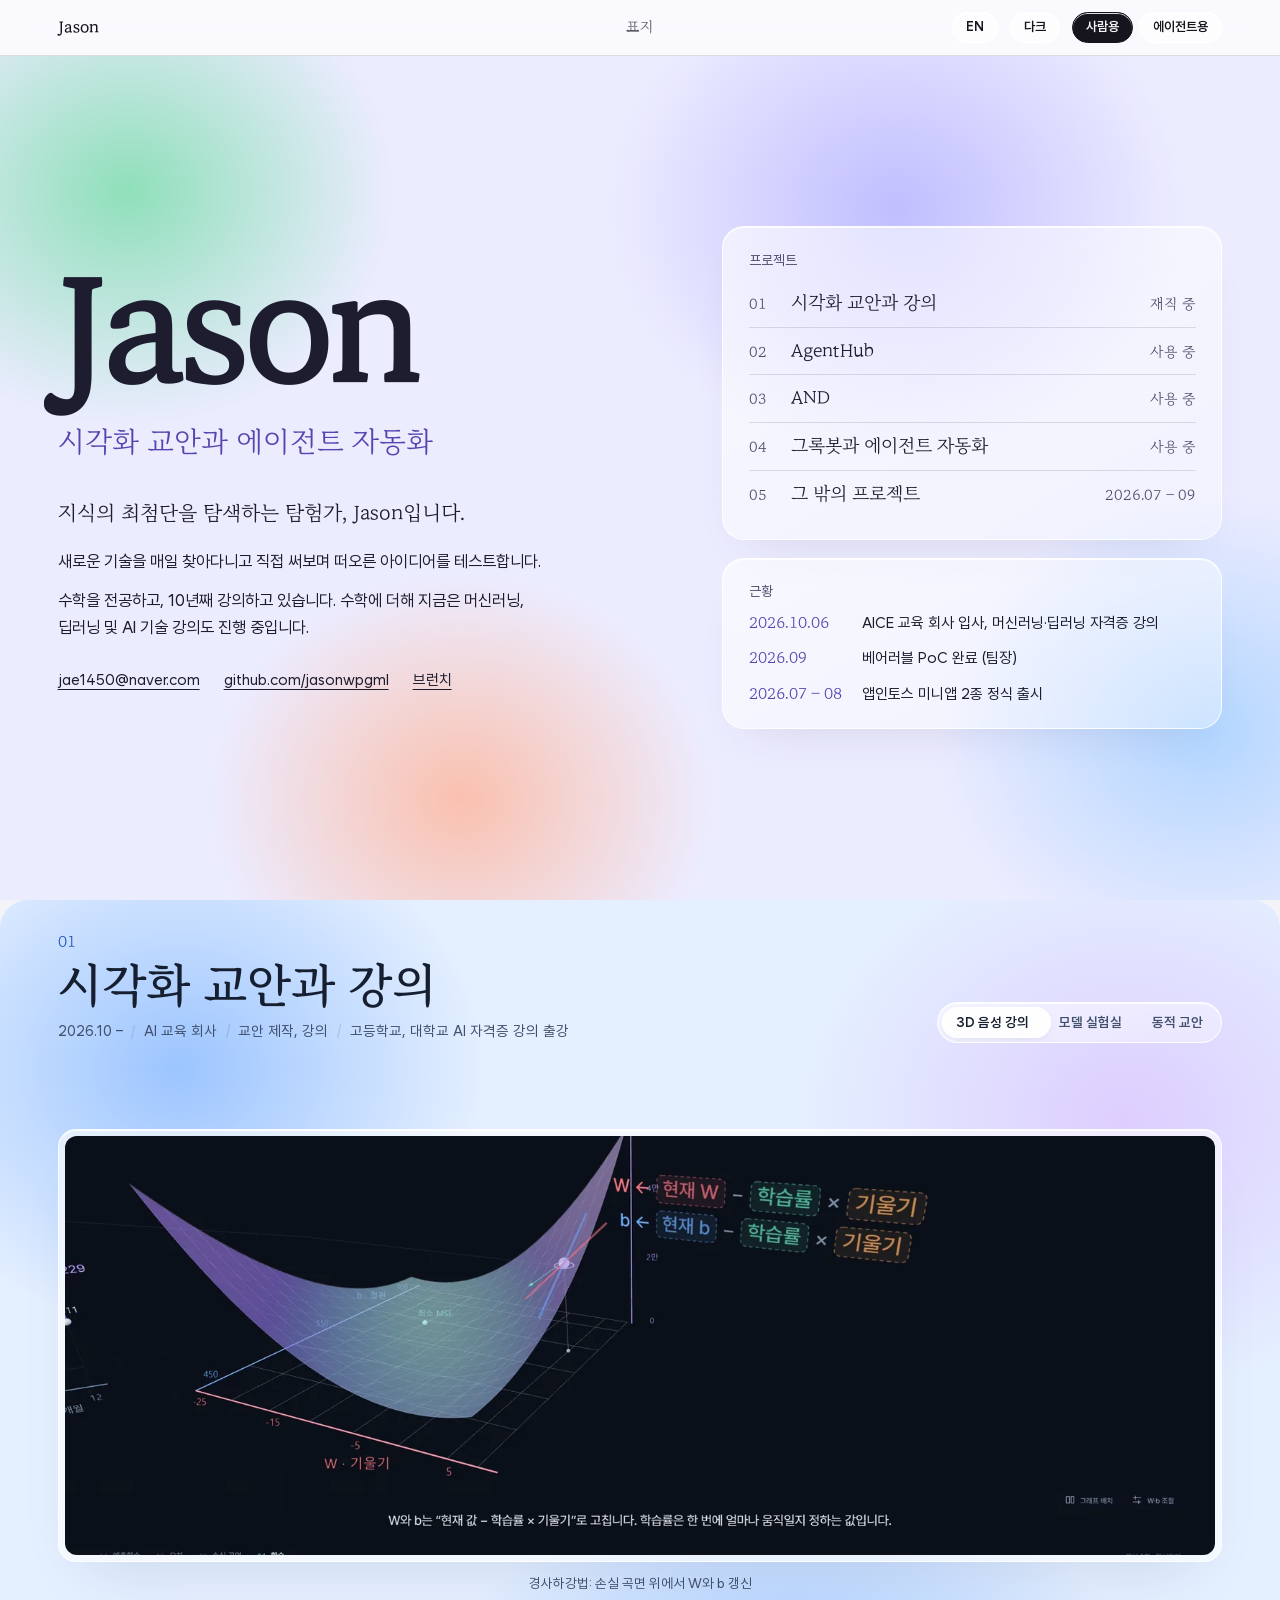
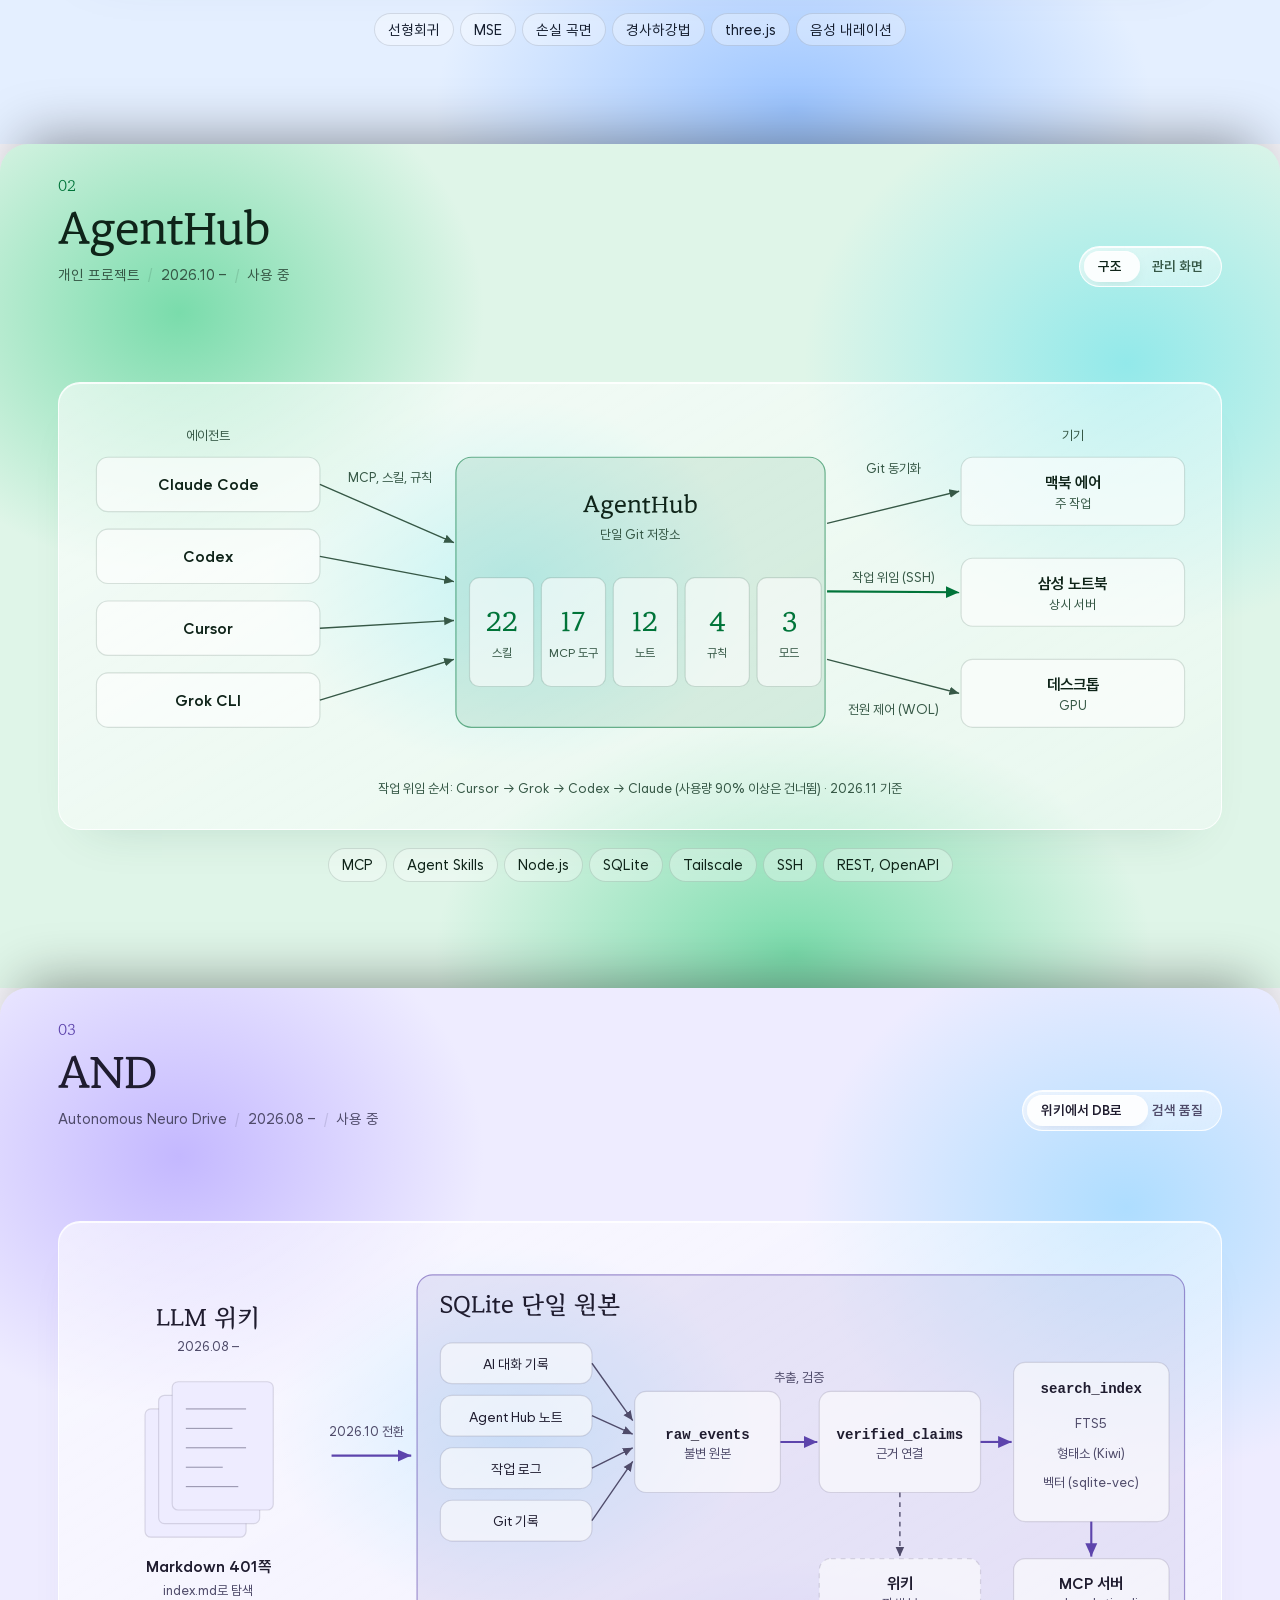
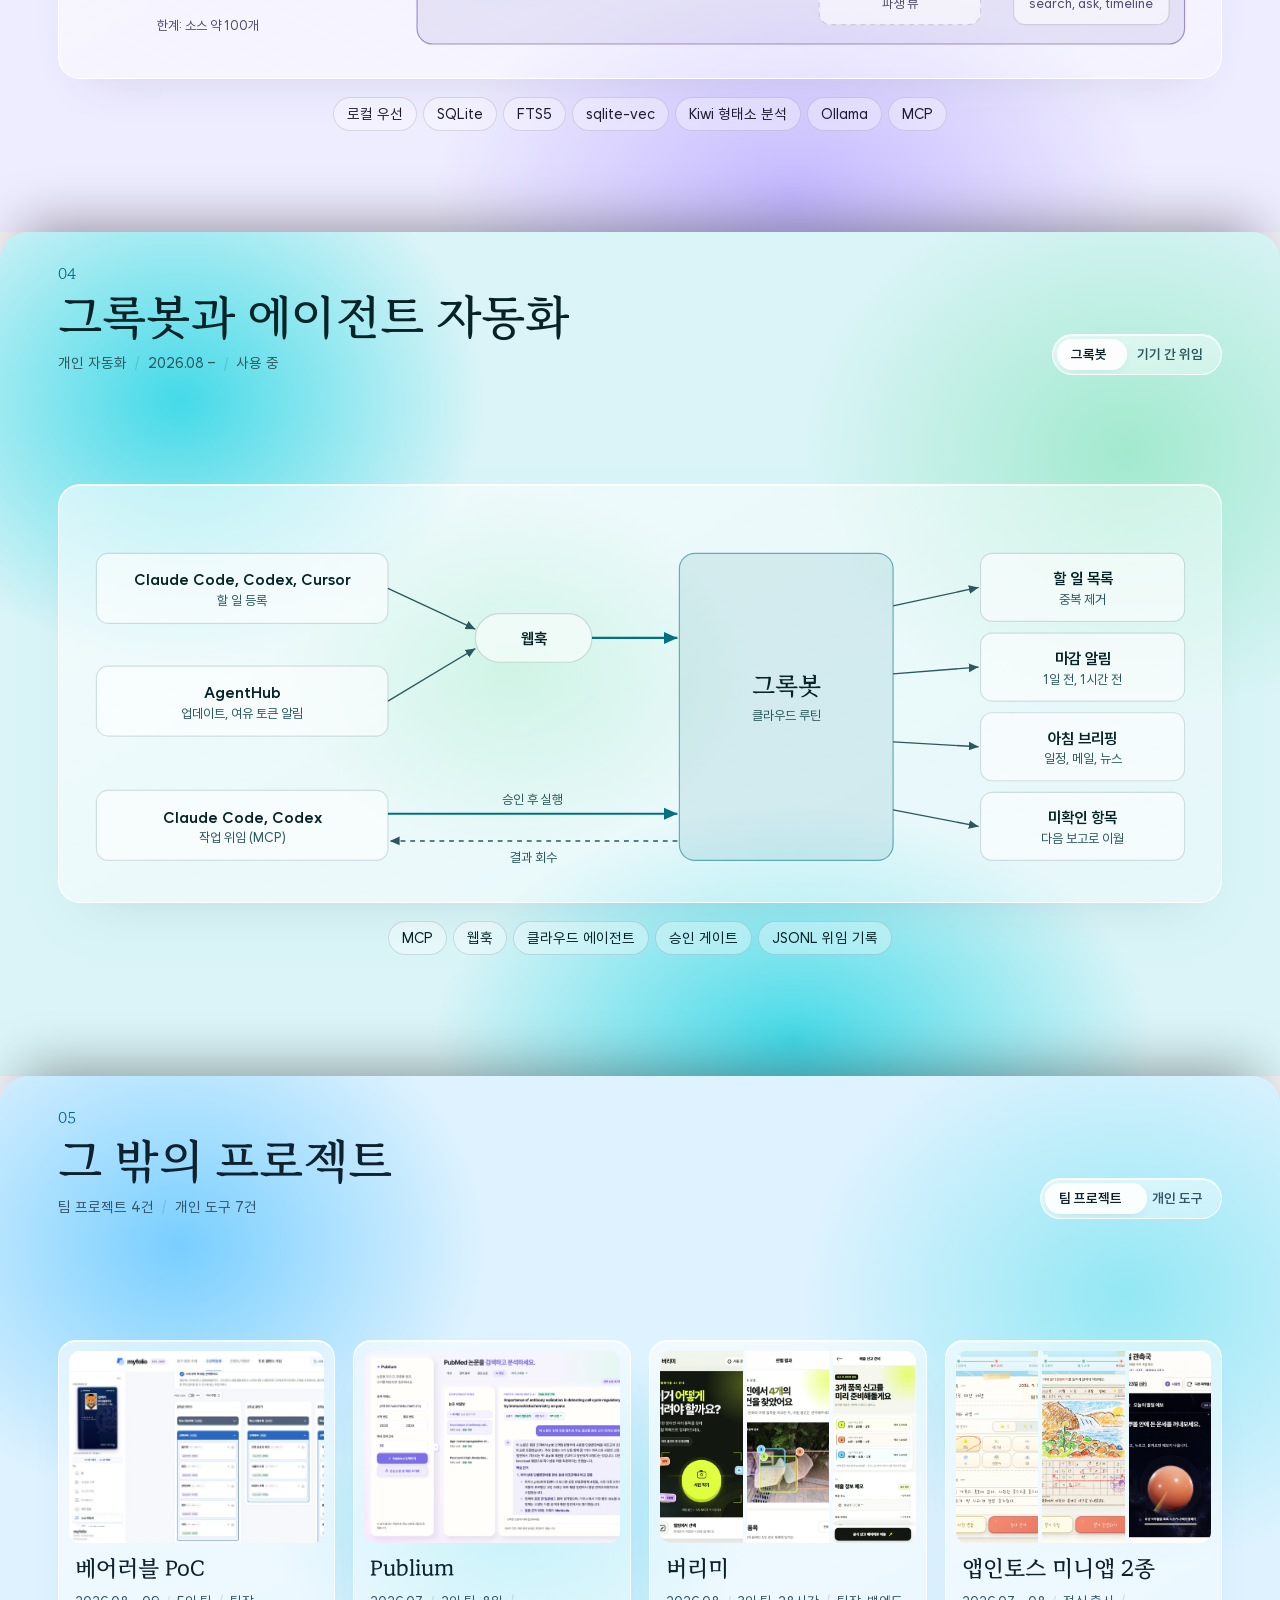
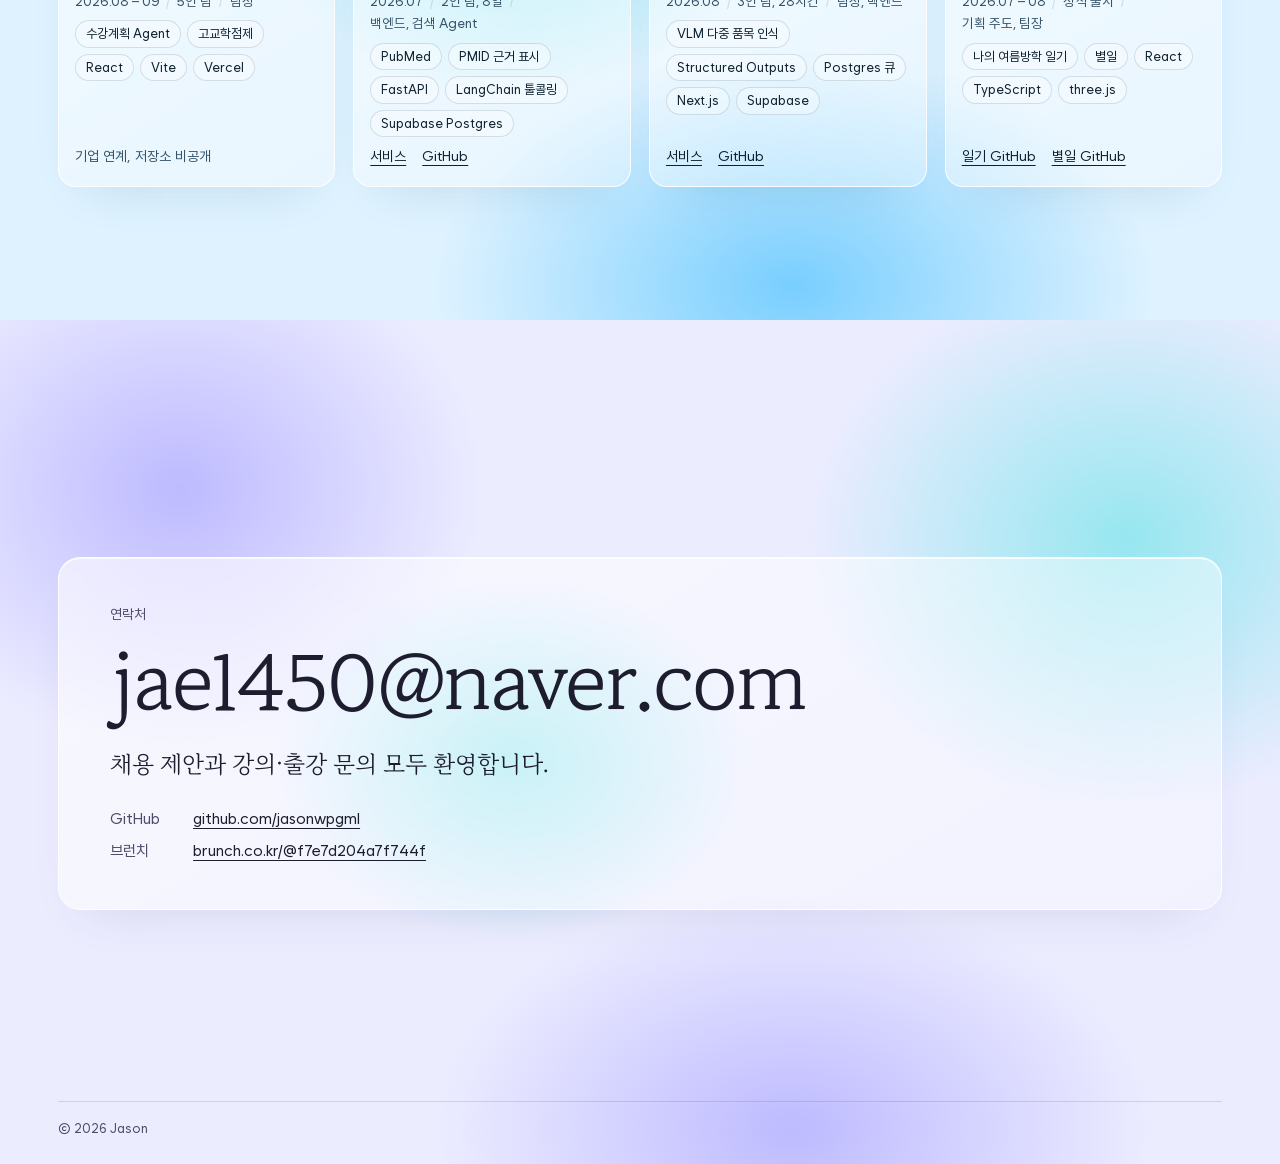
==== commit 4f96d766: "쓰지 않는 전체 머리 모델과 그 출처 표기 지우기 에이전트용 판본은 가면 모델만 불러온다. 전체 머리 데이터(428KB)와 Lee Perry-Smith 라이선스 파일, 화면 아래 " ====
--- a/index.html
+++ b/index.html
@@ -617,7 +617,7 @@
 <canvas class="face" id="face" aria-hidden="true"></canvas>
 <section class="agent wrap" aria-label="Agent edition">
   <pre id="agent-out" data-no-matrix></pre>
-  <p class="credit" data-no-matrix>Background: matrix rain and a hologram face (my own dynamic-css-motion skill). Face model: MediaPipe face mesh (Apache 2.0), "Infinite, 3D Head Scan" by Lee Perry-Smith (<a href="https://creativecommons.org/licenses/by/3.0/">CC BY 3.0</a>). Expression tracking: MediaPipe Face Landmarker (Apache 2.0). Licenses: <a href="matrix/licenses/MediaPipe-LICENSE.txt">MediaPipe</a>, <a href="matrix/licenses/LeePerrySmith_License.txt">Lee Perry-Smith</a></p>
+  <p class="credit" data-no-matrix>Background: matrix rain and a hologram face (my own dynamic-css-motion skill). Face model: MediaPipe face mesh (Apache 2.0). Expression tracking: MediaPipe Face Landmarker (Apache 2.0). License: <a href="matrix/licenses/MediaPipe-LICENSE.txt">MediaPipe</a></p>
   <div class="void" aria-hidden="true"></div>
   <div class="orb-wrap" data-no-matrix><button type="button" class="orb" id="face-secret" aria-label="Link your facial expression with the camera (face.link)"></button></div>
 </section>
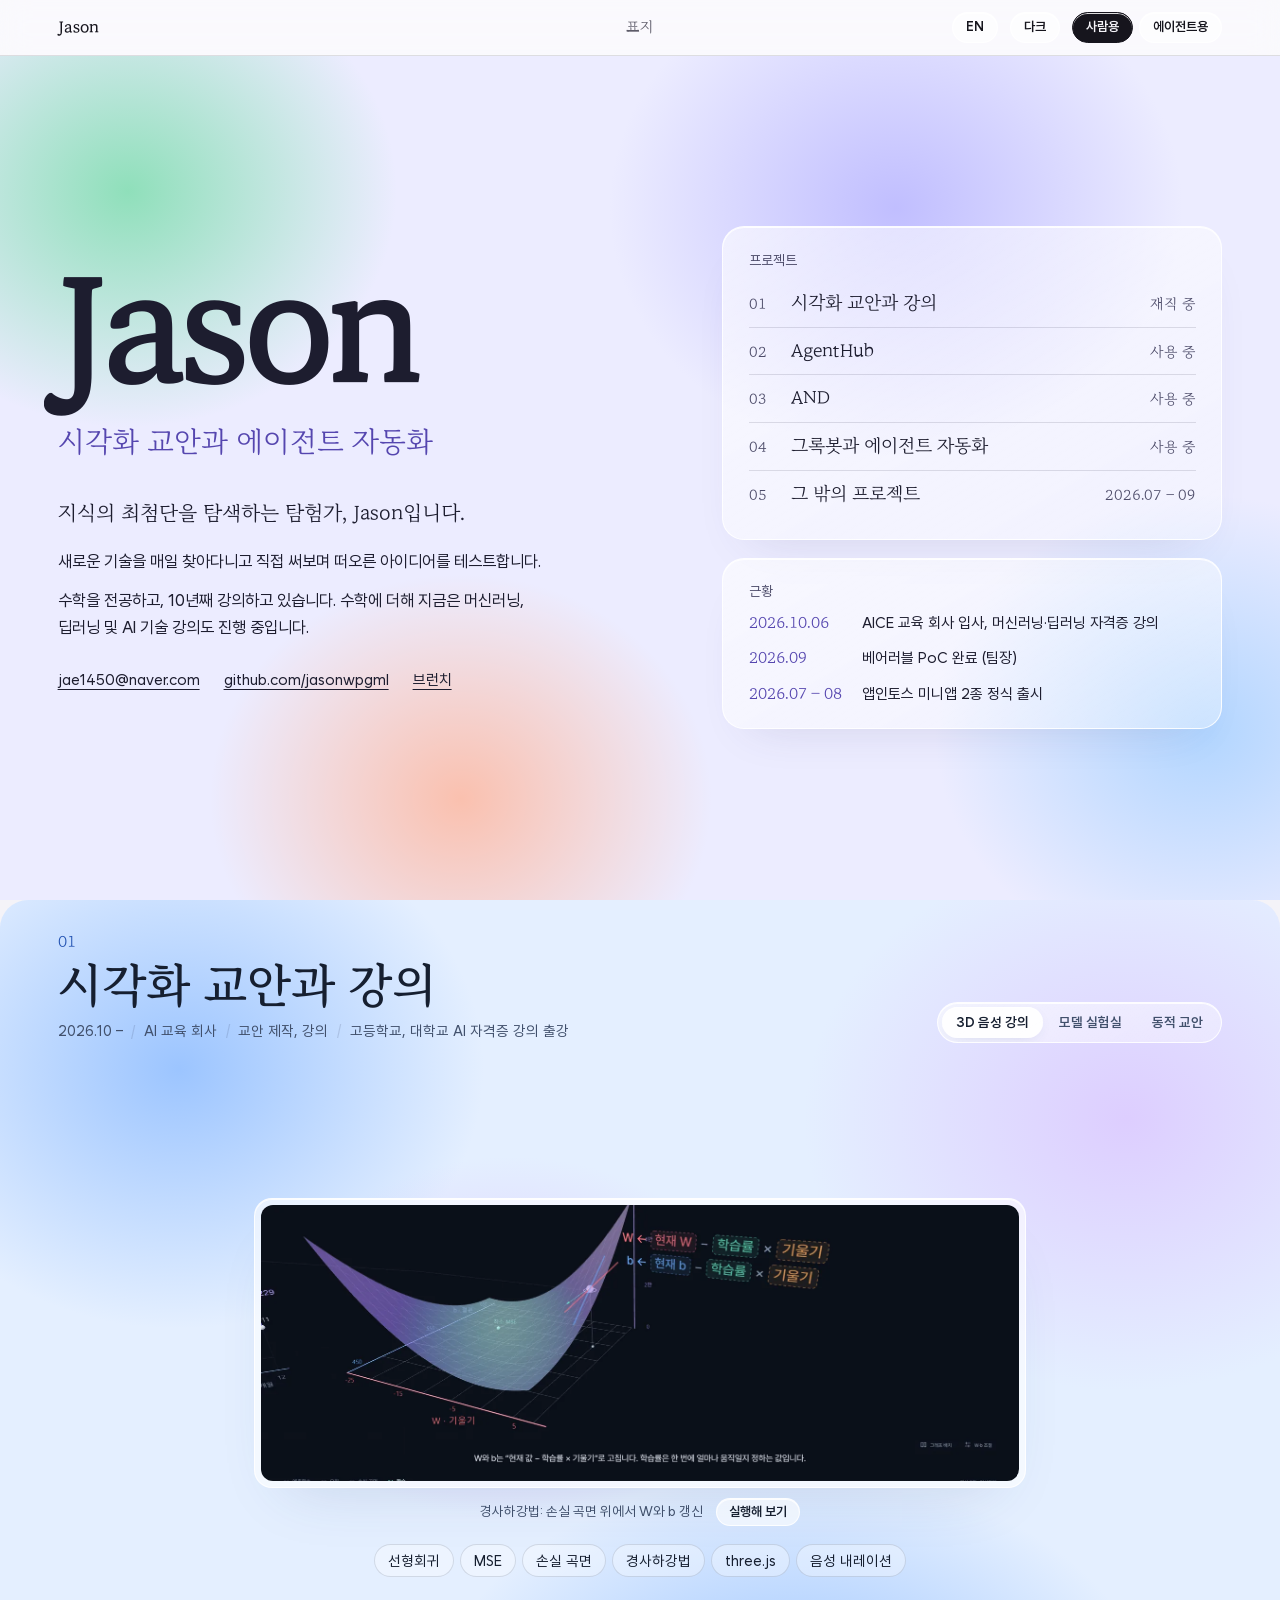
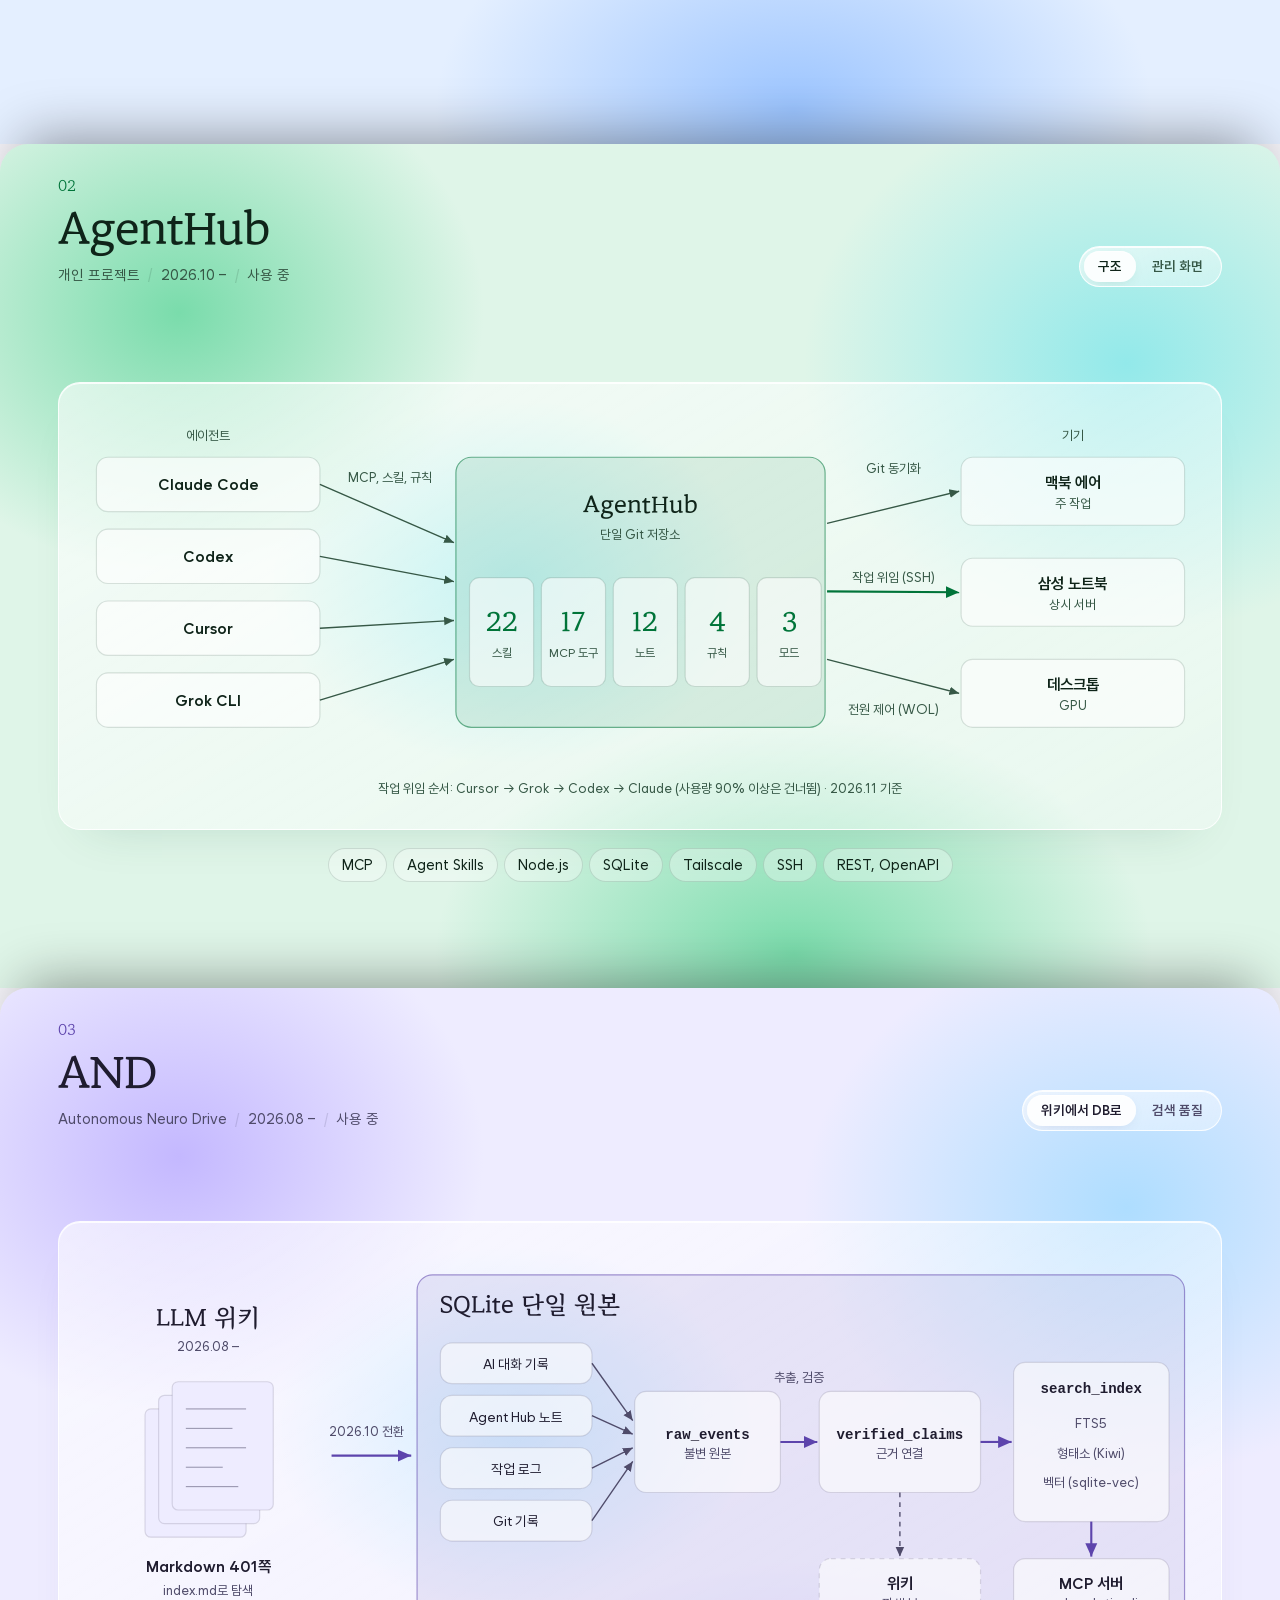
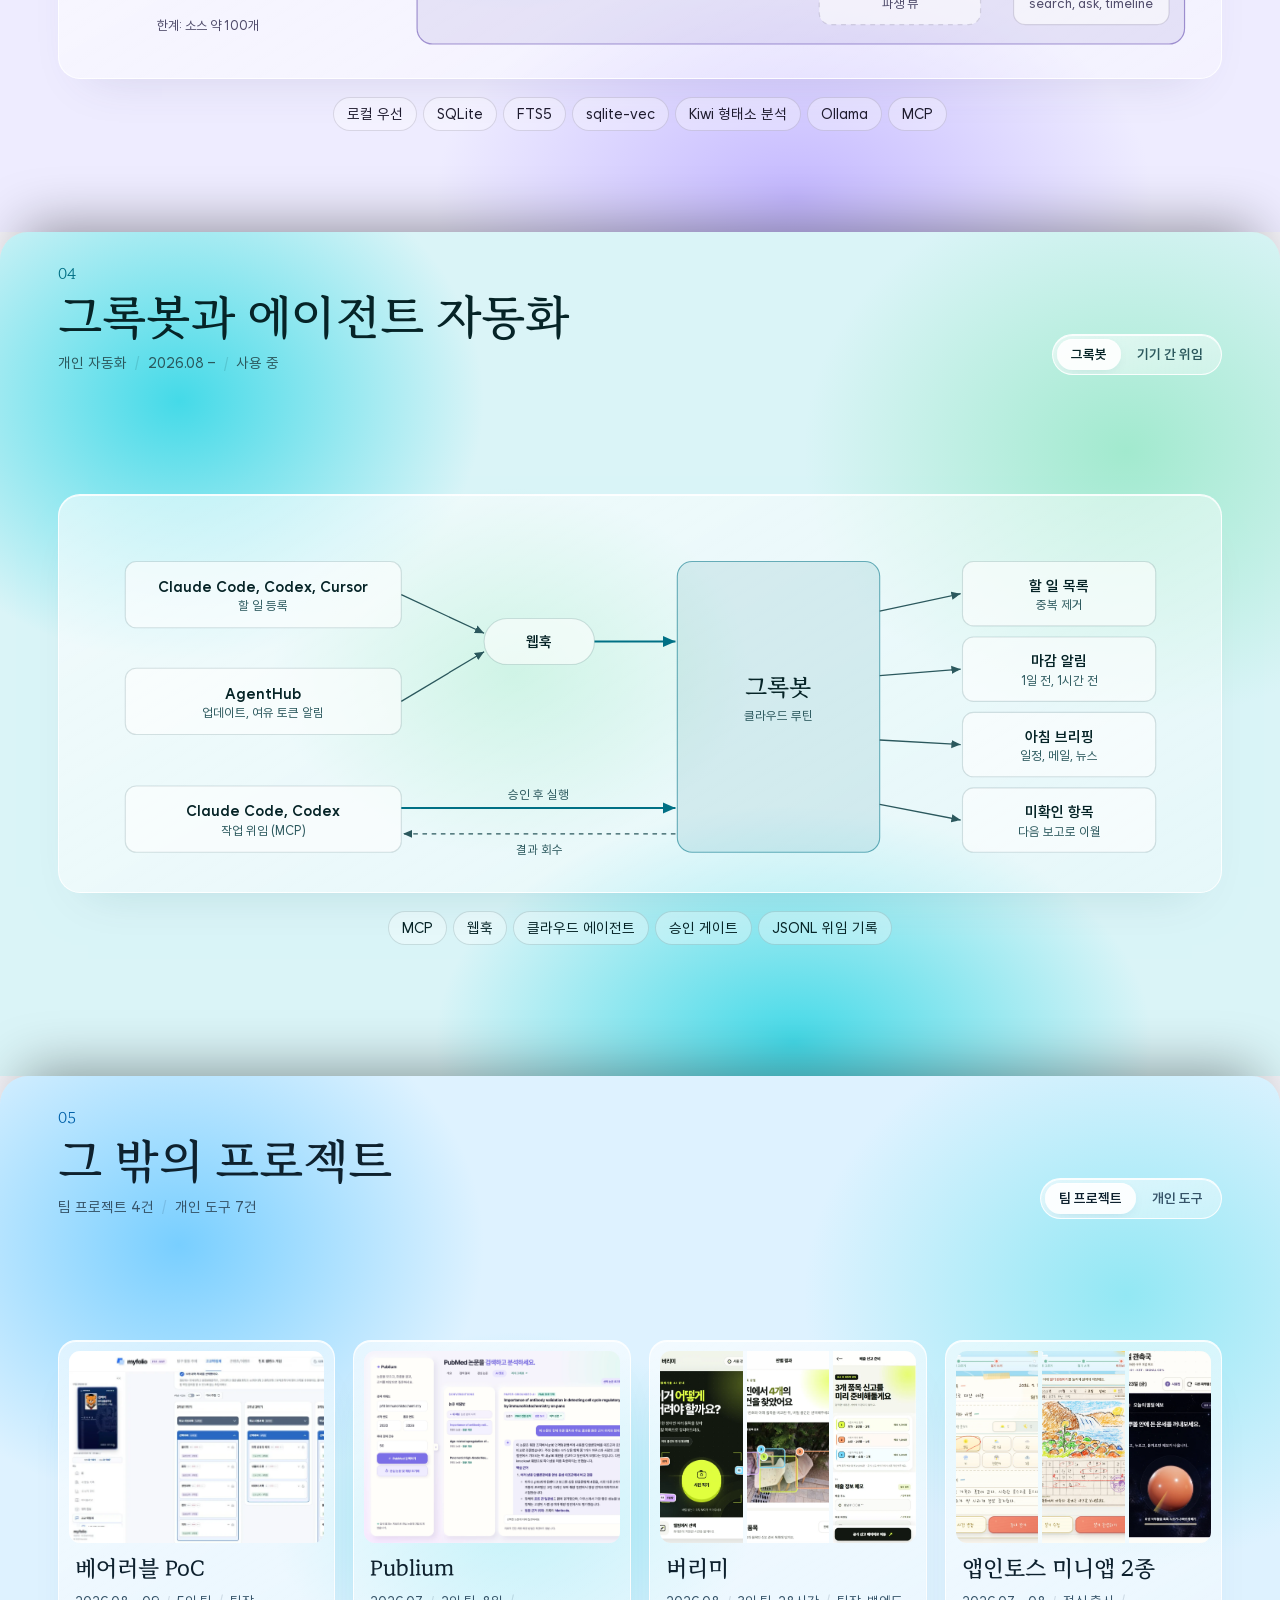
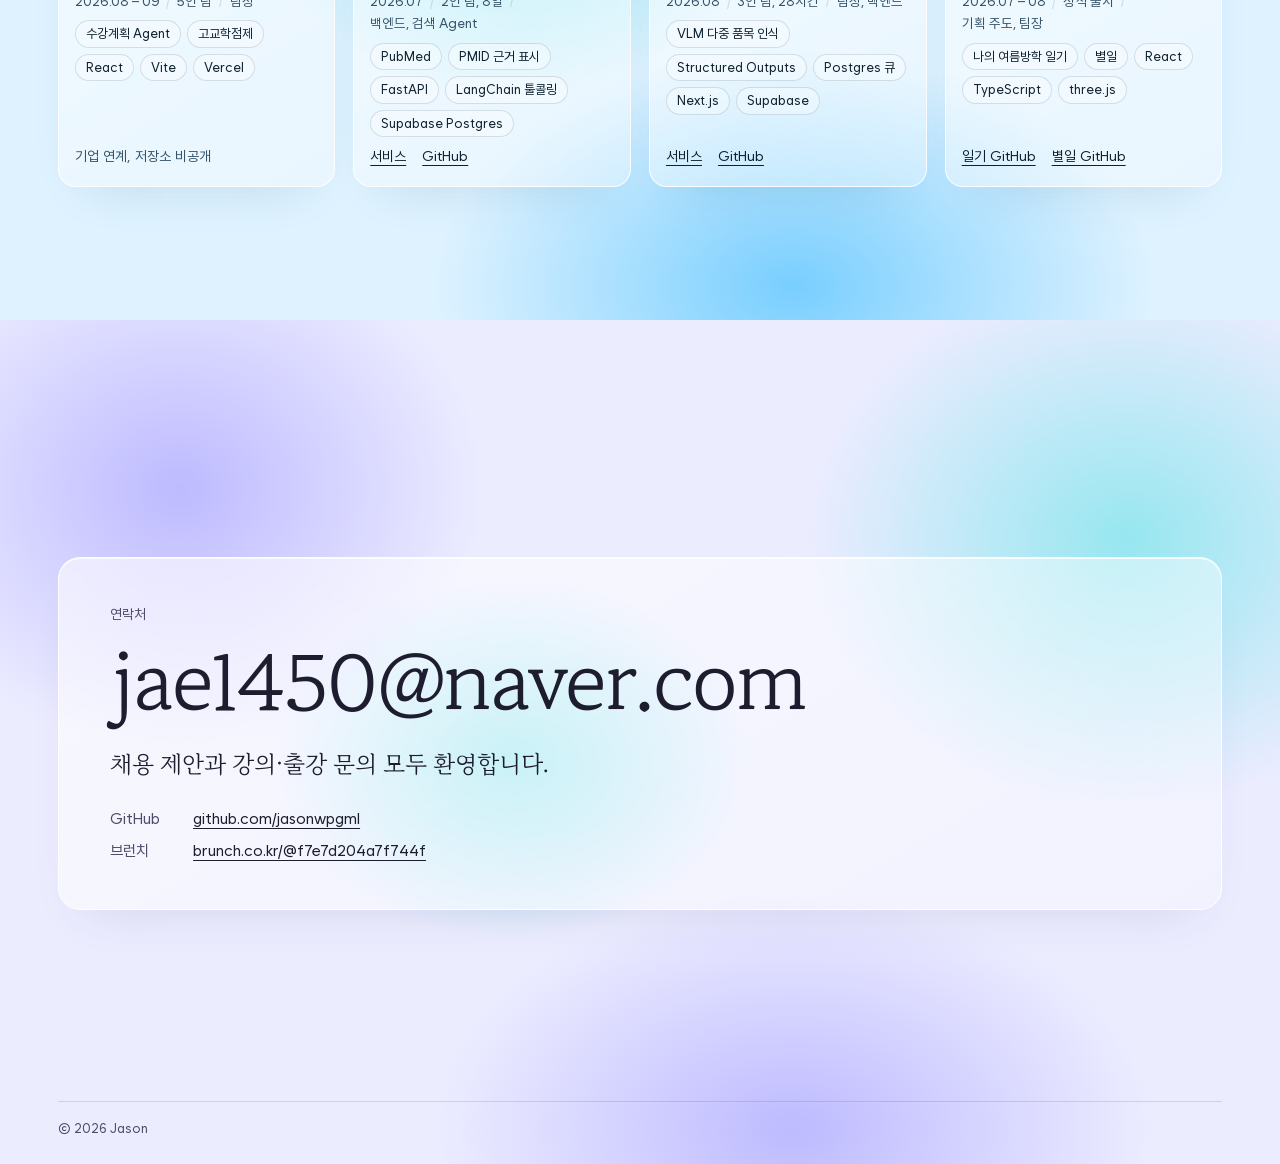
==== commit b1ca27d8: "Add the 3D linear regression lecture as a page that runs lecture-3d/ holds the voice lecture (three." ====
--- a/index.html
+++ b/index.html
@@ -185,6 +185,8 @@
 .gal{display:grid;grid-template-columns:repeat(var(--n,1),minmax(0,1fr));gap:clamp(10px,1.4vw,18px);width:100%;align-items:start}
 .gal:not(.one) .frame{width:100%}
 .gal .frame img{width:100%}
+.shot .run{display:inline-block;margin-left:10px;padding:3px 12px;border-radius:999px;border:1px solid var(--edge);background:var(--glass);color:var(--ink);font:600 13px/1.5 var(--sans);text-decoration:none;box-shadow:inset 0 1px 0 var(--edge)}
+.shot .run:hover{background:light-dark(rgb(255 255 255/.8),rgb(255 255 255/.14))}
 .gal.one .frame img{width:auto;max-width:100%;max-height:calc(var(--room,70svh) - 128px)}
 .gal.lead{grid-template-columns:minmax(0,2.1fr) minmax(0,1fr);max-width:calc((var(--room,70svh) - 86px) * 2.4)}
 .gal.lead .shot:first-child{grid-row:span 2}
@@ -448,7 +450,7 @@
   <div class="track">
     <section class="pane" data-tab="3D 음성 강의">
       <div class="viz">
-        <div class="gal one"><figure class="shot"><span class="frame"><img src="img/lecture-3d-gradient.webp" width="1600" height="583" alt="3D 선형회귀 강의의 경사하강법 장면. 보라색 손실 곡면 위에 현재 W와 b에서 학습률과 기울기를 곱해 빼는 갱신식이 떠 있다." loading="lazy"></span><figcaption>경사하강법: 손실 곡면 위에서 W와 b 갱신</figcaption></figure></div><ul class="chips big"><li>선형회귀</li><li>MSE</li><li>손실 곡면</li><li>경사하강법</li><li>three.js</li><li>음성 내레이션</li></ul>
+        <div class="gal one"><figure class="shot"><span class="frame"><img src="img/lecture-3d-gradient.webp" width="1600" height="583" alt="3D 선형회귀 강의의 경사하강법 장면. 보라색 손실 곡면 위에 현재 W와 b에서 학습률과 기울기를 곱해 빼는 갱신식이 떠 있다." loading="lazy"></span><figcaption>경사하강법: 손실 곡면 위에서 W와 b 갱신 <a class="run" href="lecture-3d/">실행해 보기</a></figcaption></figure></div><ul class="chips big"><li>선형회귀</li><li>MSE</li><li>손실 곡면</li><li>경사하강법</li><li>three.js</li><li>음성 내레이션</li></ul>
       </div>
     </section>
     <section class="pane" data-tab="모델 실험실">
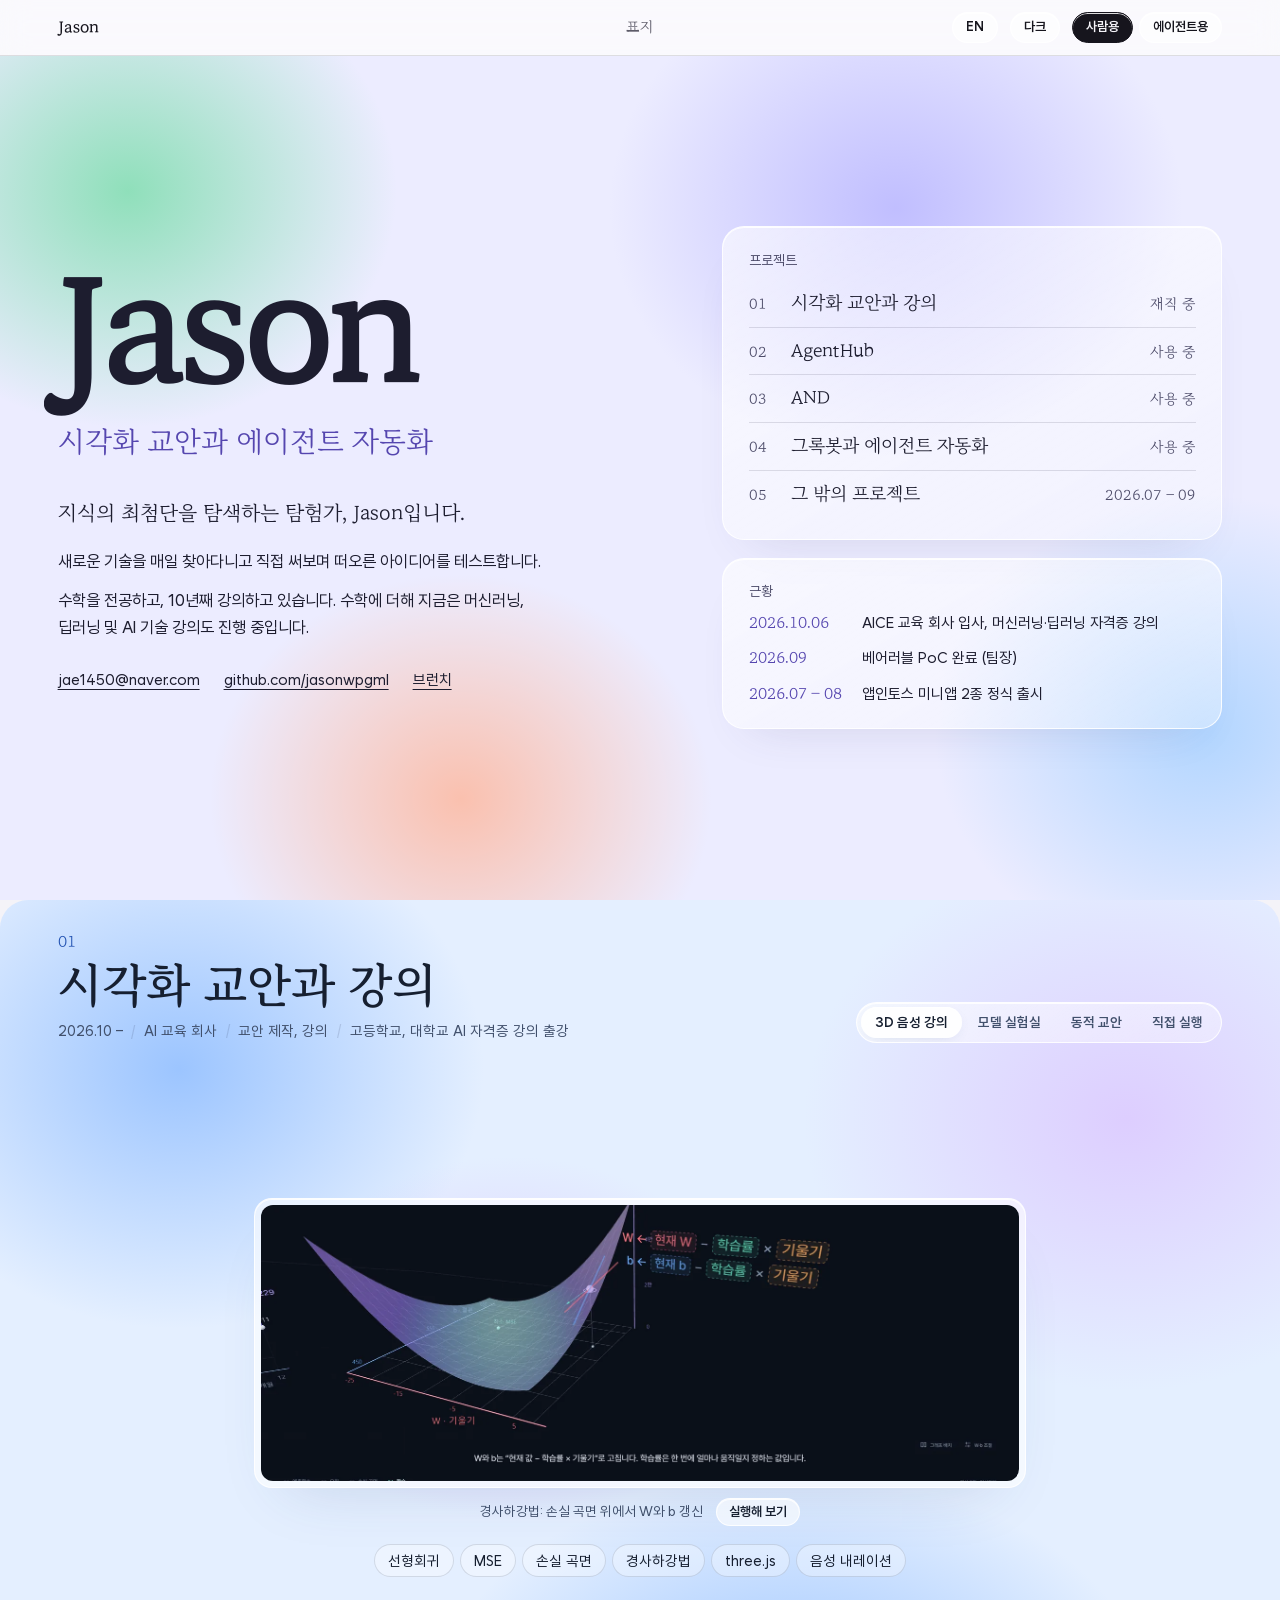
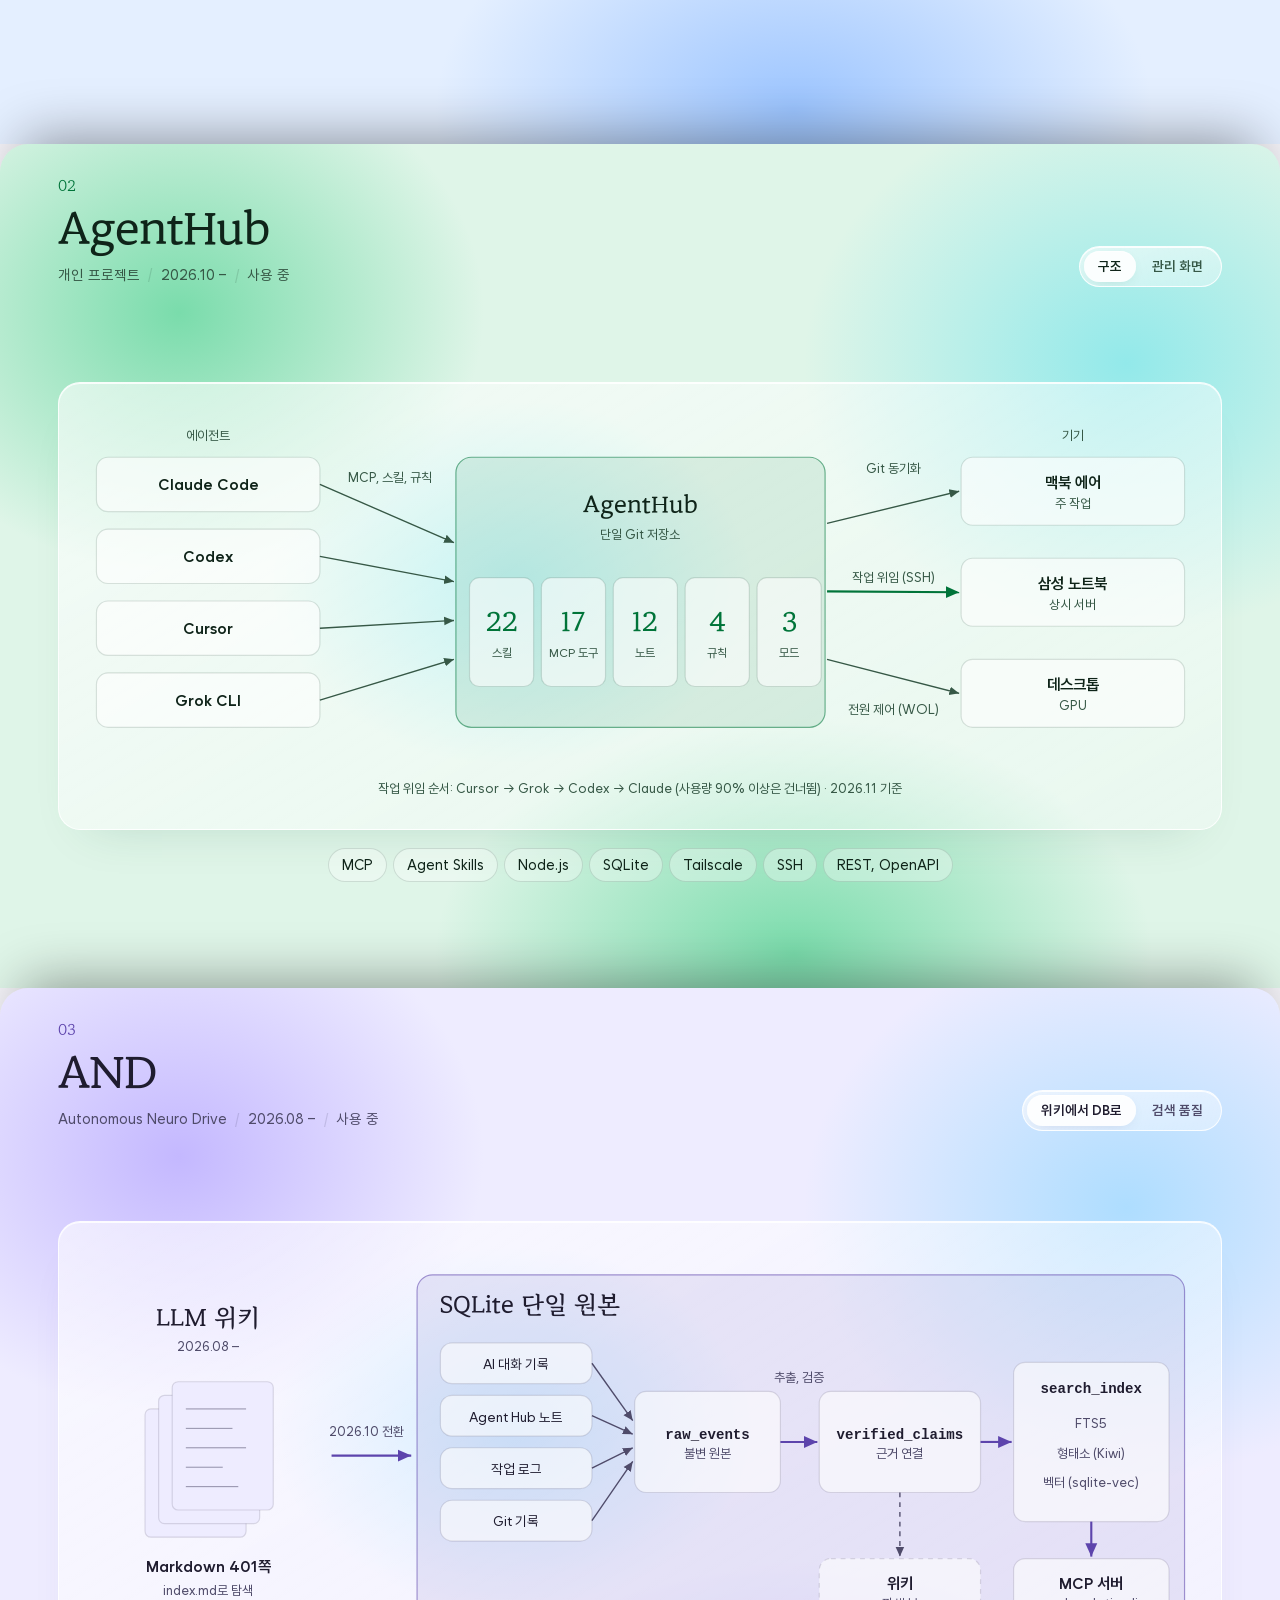
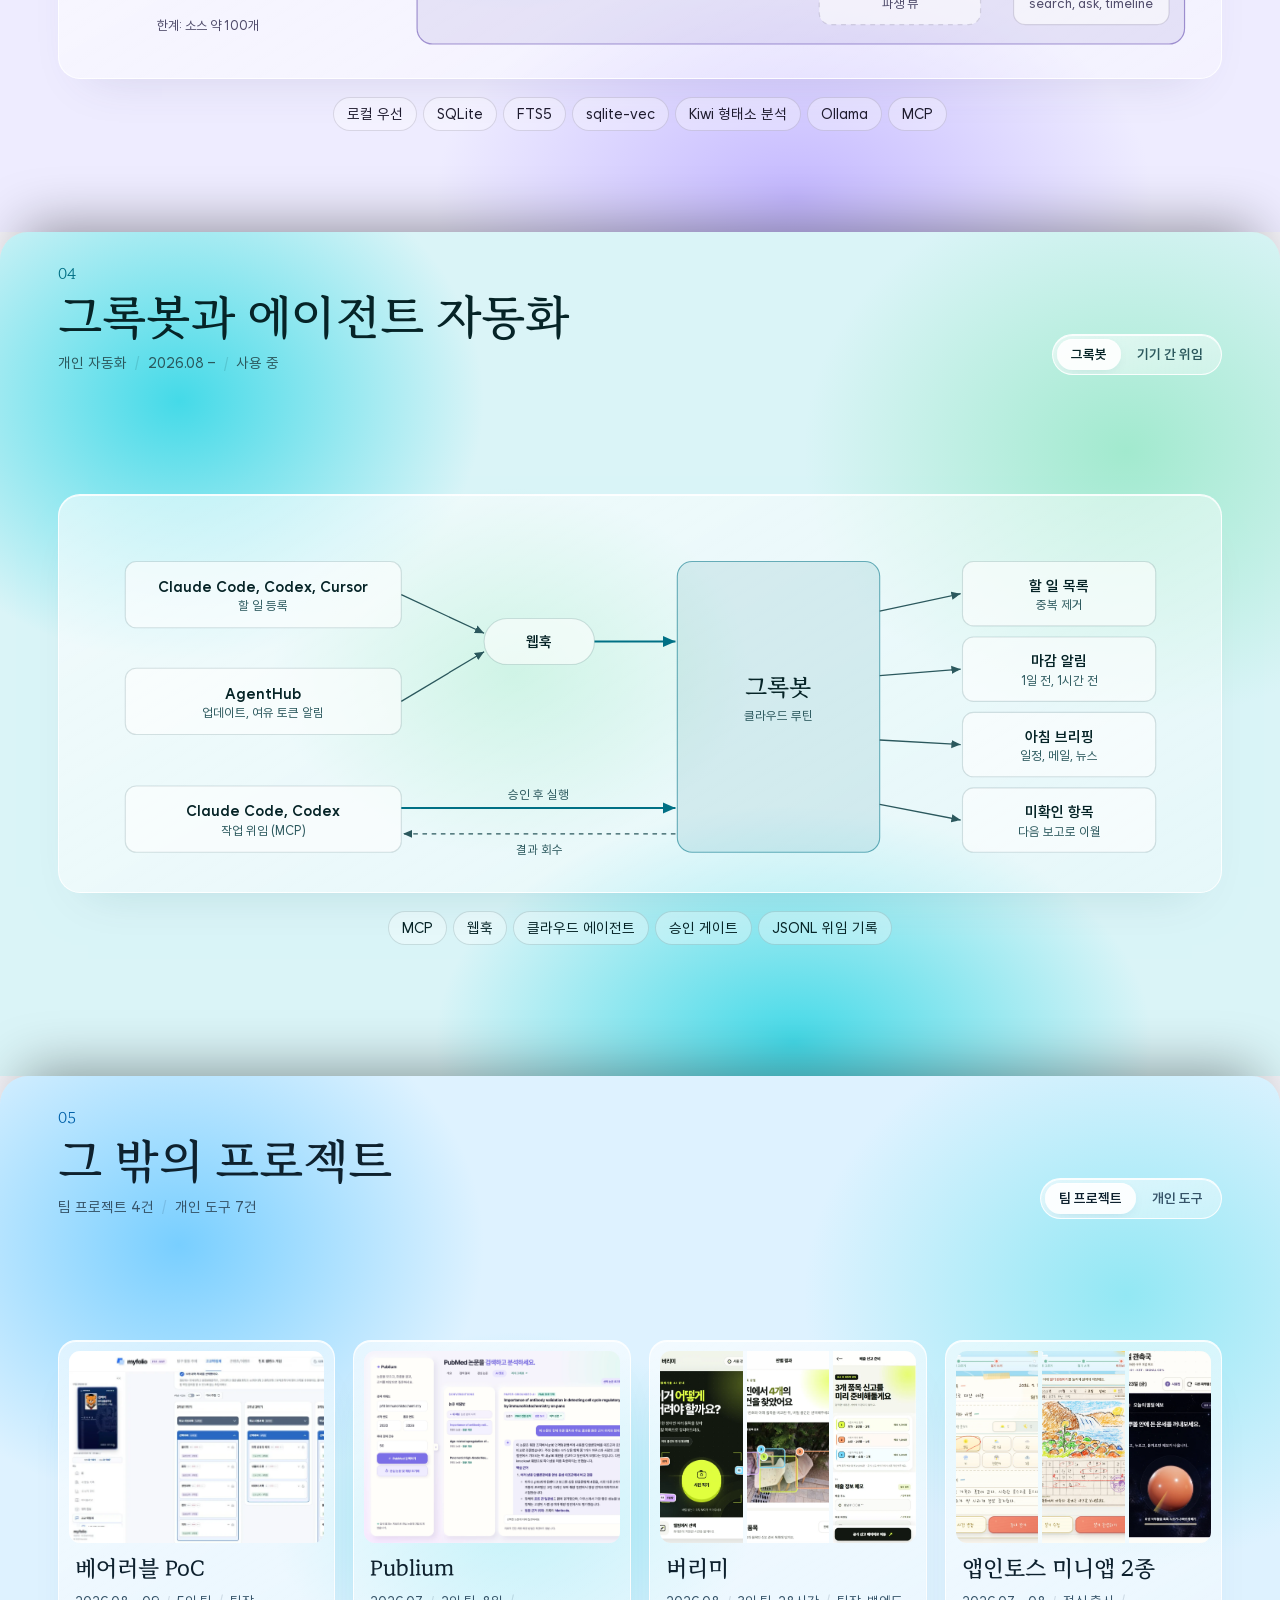
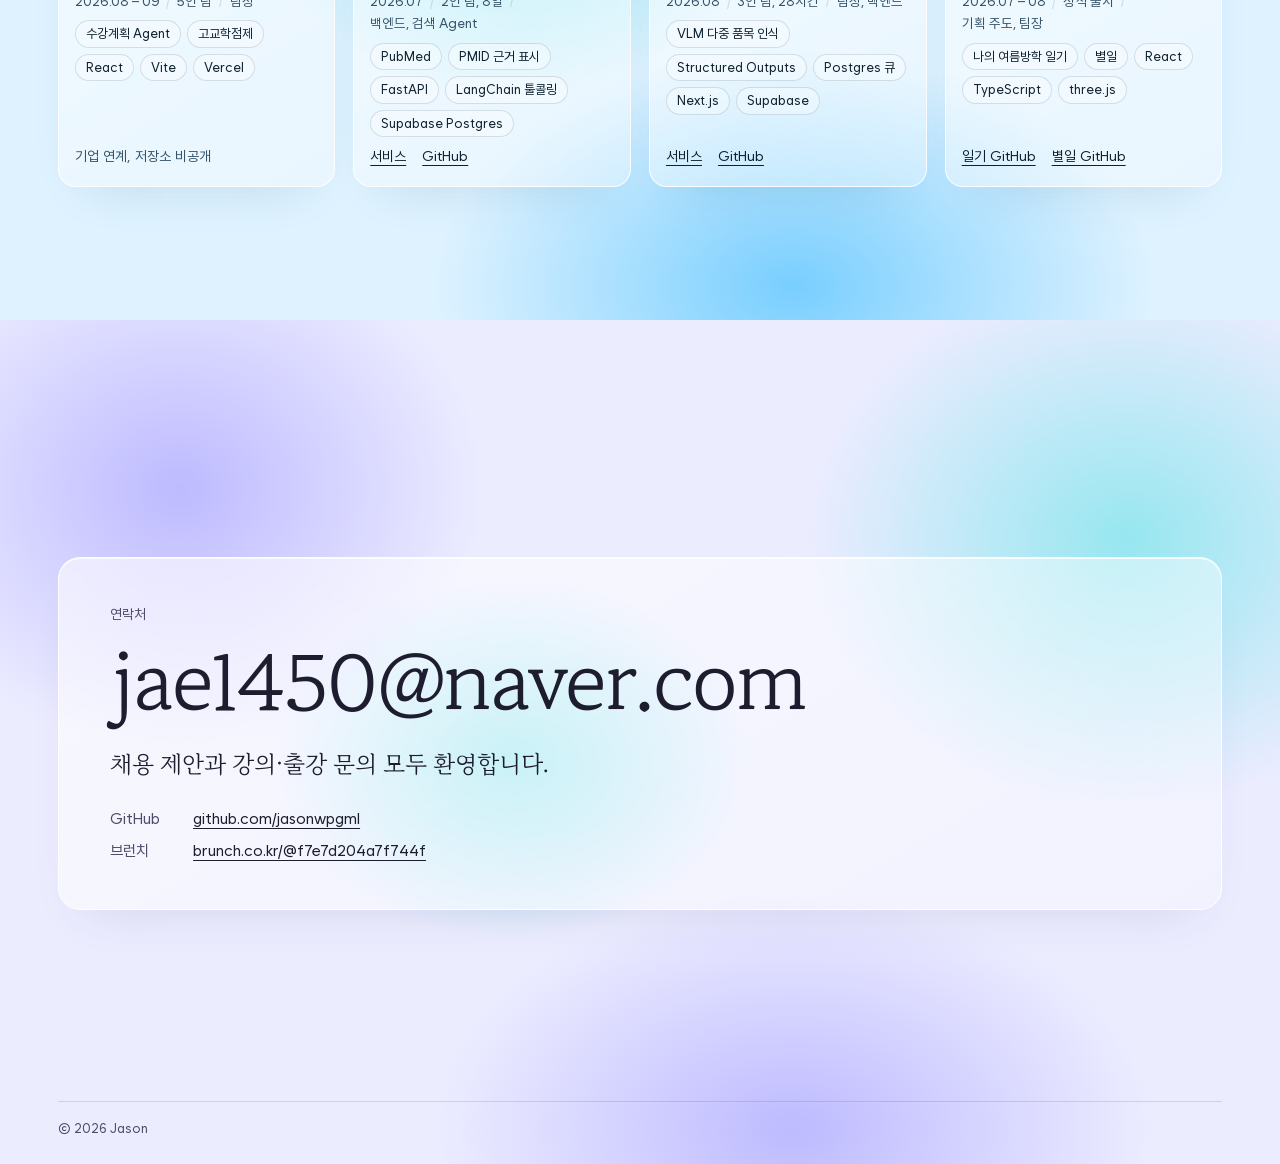
==== commit 83b4f468: "Add three runnable lesson demos to the lecture chapter A new "Try them" tab in chapter 01 links to s" ====
--- a/index.html
+++ b/index.html
@@ -461,6 +461,11 @@
     <section class="pane" data-tab="동적 교안">
       <div class="viz">
         <div class="gal" style="--n:2"><figure class="shot"><span class="frame"><img src="img/lecture-datatype.webp" width="1400" height="671" alt="데이터 타입 확인 교안. 데이터에서 수치형, 문자형, 범주형, 불리언형으로 갈라지는 가로 트리와 예시 값이 있다." loading="lazy"></span><figcaption>데이터 타입 트리</figcaption></figure><figure class="shot"><span class="frame"><img src="img/lecture-scaling.webp" width="1400" height="671" alt="스케일링 교안. 변환 전 산점도와 정규화 후 산점도가 나란히 있고 같은 점 B의 좌표 변화가 표시된다." loading="lazy"></span><figcaption>스케일링 전후 비교</figcaption></figure></div><ul class="chips big"><li>AICE Basic</li><li>고등학생, 비전공자 대상</li><li>75쪽</li><li>단계별 애니메이션</li><li>HTML, CSS, JS</li><li>Apple Pencil 판서</li></ul>
+      </div>
+    </section>
+    <section class="pane" data-tab="직접 실행">
+      <div class="viz">
+        <div class="gal" style="--n:3"><figure class="shot"><span class="frame"><img src="img/edu-neuron.webp" width="960" height="540" alt="생물학적 신경망과 인공신경망을 같은 구도로 나란히 놓은 도식. 위에는 뉴런 하나와 노드 하나를 확대했고, 아래에는 여러 개가 연결된 모습이 있다." loading="lazy"></span><figcaption>인공신경망: 뉴런에서 노드로 <a class="run" href="edu/neuron.html">실행해 보기</a></figcaption></figure><figure class="shot"><span class="frame"><img src="img/edu-dnn.webp" width="960" height="540" alt="고양이 사진이 4×4 픽셀과 R·G·B 숫자 표로 바뀌고, 입력값 48개가 은닉층을 거쳐 개 또는 고양이로 분류되는 4단 도식." loading="lazy"></span><figcaption>심층신경망: 사진에서 분류까지 <a class="run" href="edu/dnn.html">실행해 보기</a></figcaption></figure><figure class="shot"><span class="frame"><img src="img/edu-gradient.webp" width="960" height="540" alt="MSE 손실 곡면 위에서 현재 W·b 점이 다음 점으로 내려가는 3D 그래프와, 같은 W·b로 그린 예측 직선과 b 갱신 계산." loading="lazy"></span><figcaption>경사하강법: 식과 곡면이 함께 <a class="run" href="edu/gradient.html">실행해 보기</a></figcaption></figure></div><ul class="chips big"><li>단계별 재생</li><li>실제 계산값</li><li>SVG</li><li>라이브러리 없음</li><li>라이트, 다크</li></ul>
       </div>
     </section>
   </div>
@@ -694,6 +699,24 @@
             "HTML",
             "CSS",
             "JS"
+          ]
+        },
+        {
+          "name": "Runnable lesson demos",
+          "topics": [
+            "artificial neural network",
+            "deep neural network on RGB input",
+            "gradient descent on W and b"
+          ],
+          "pages": [
+            "edu/neuron.html",
+            "edu/dnn.html",
+            "edu/gradient.html"
+          ],
+          "stack": [
+            "SVG",
+            "JS",
+            "no libraries"
           ]
         }
       ]
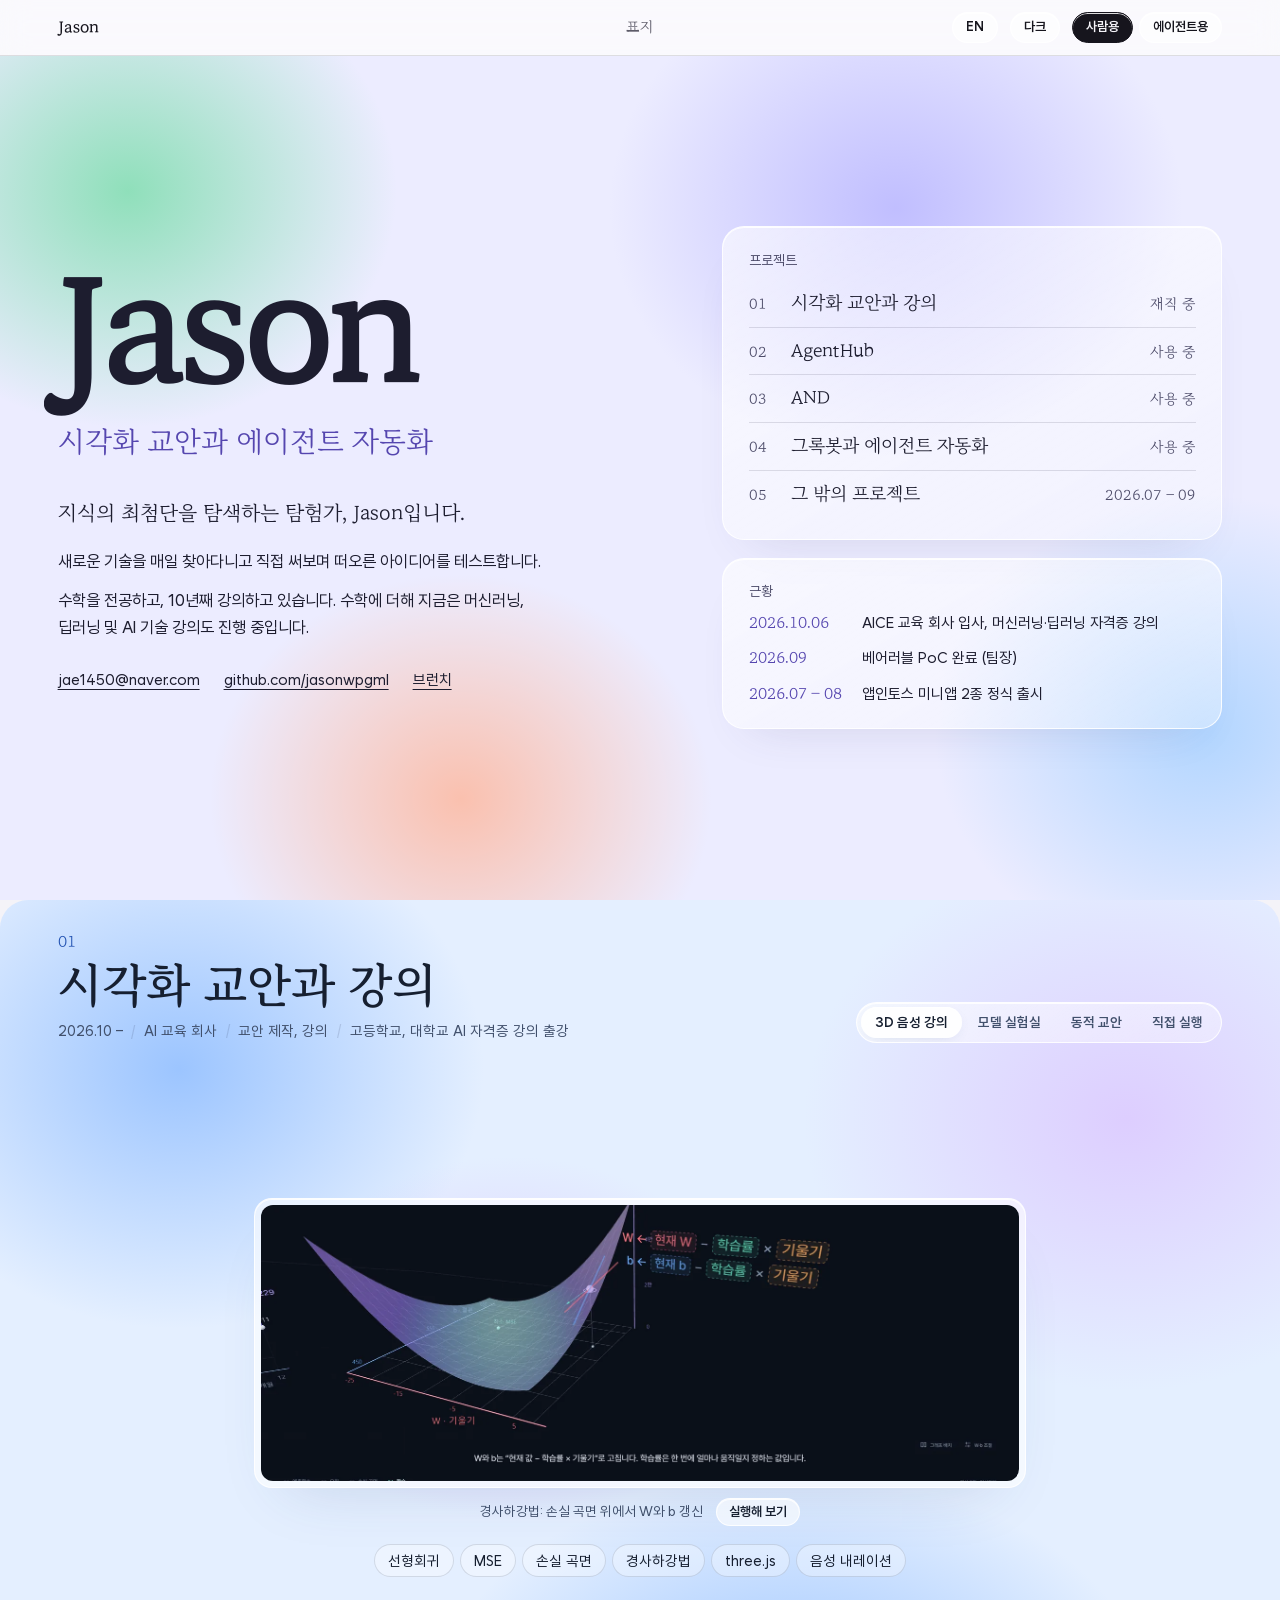
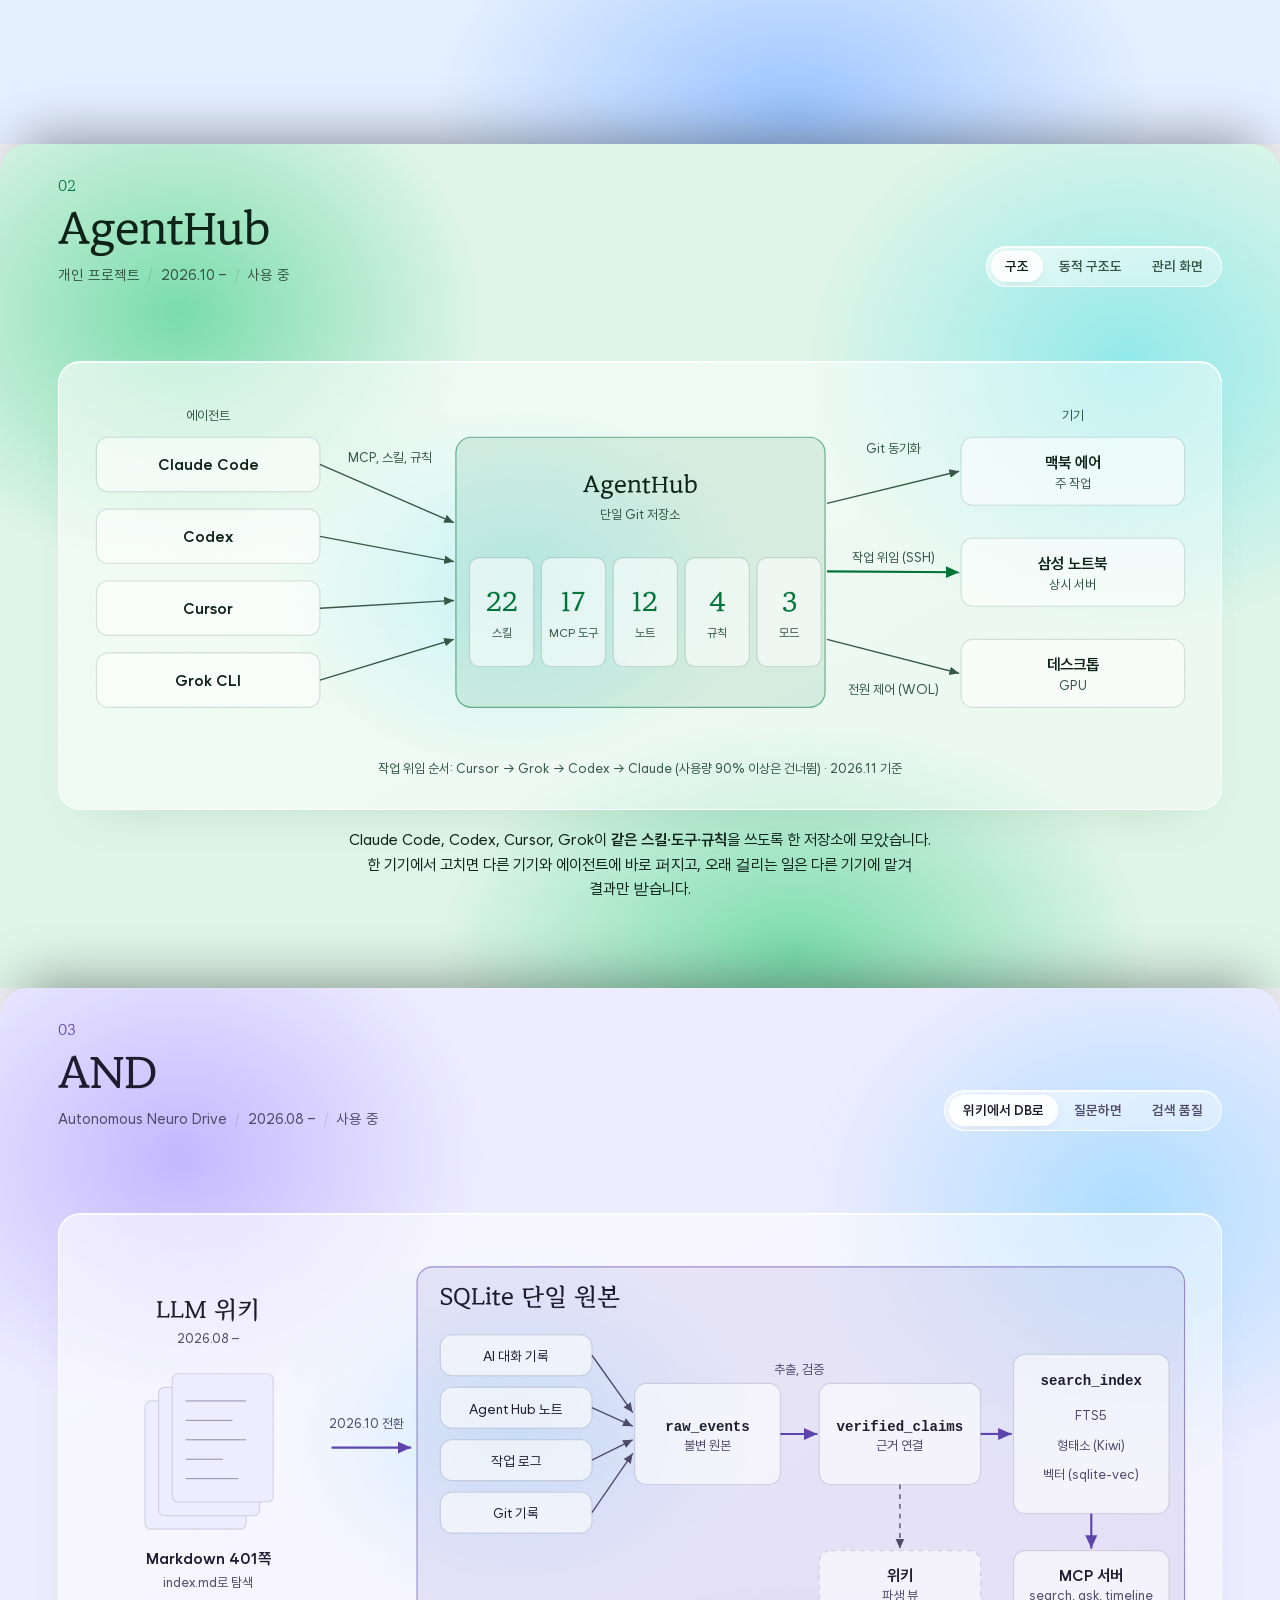
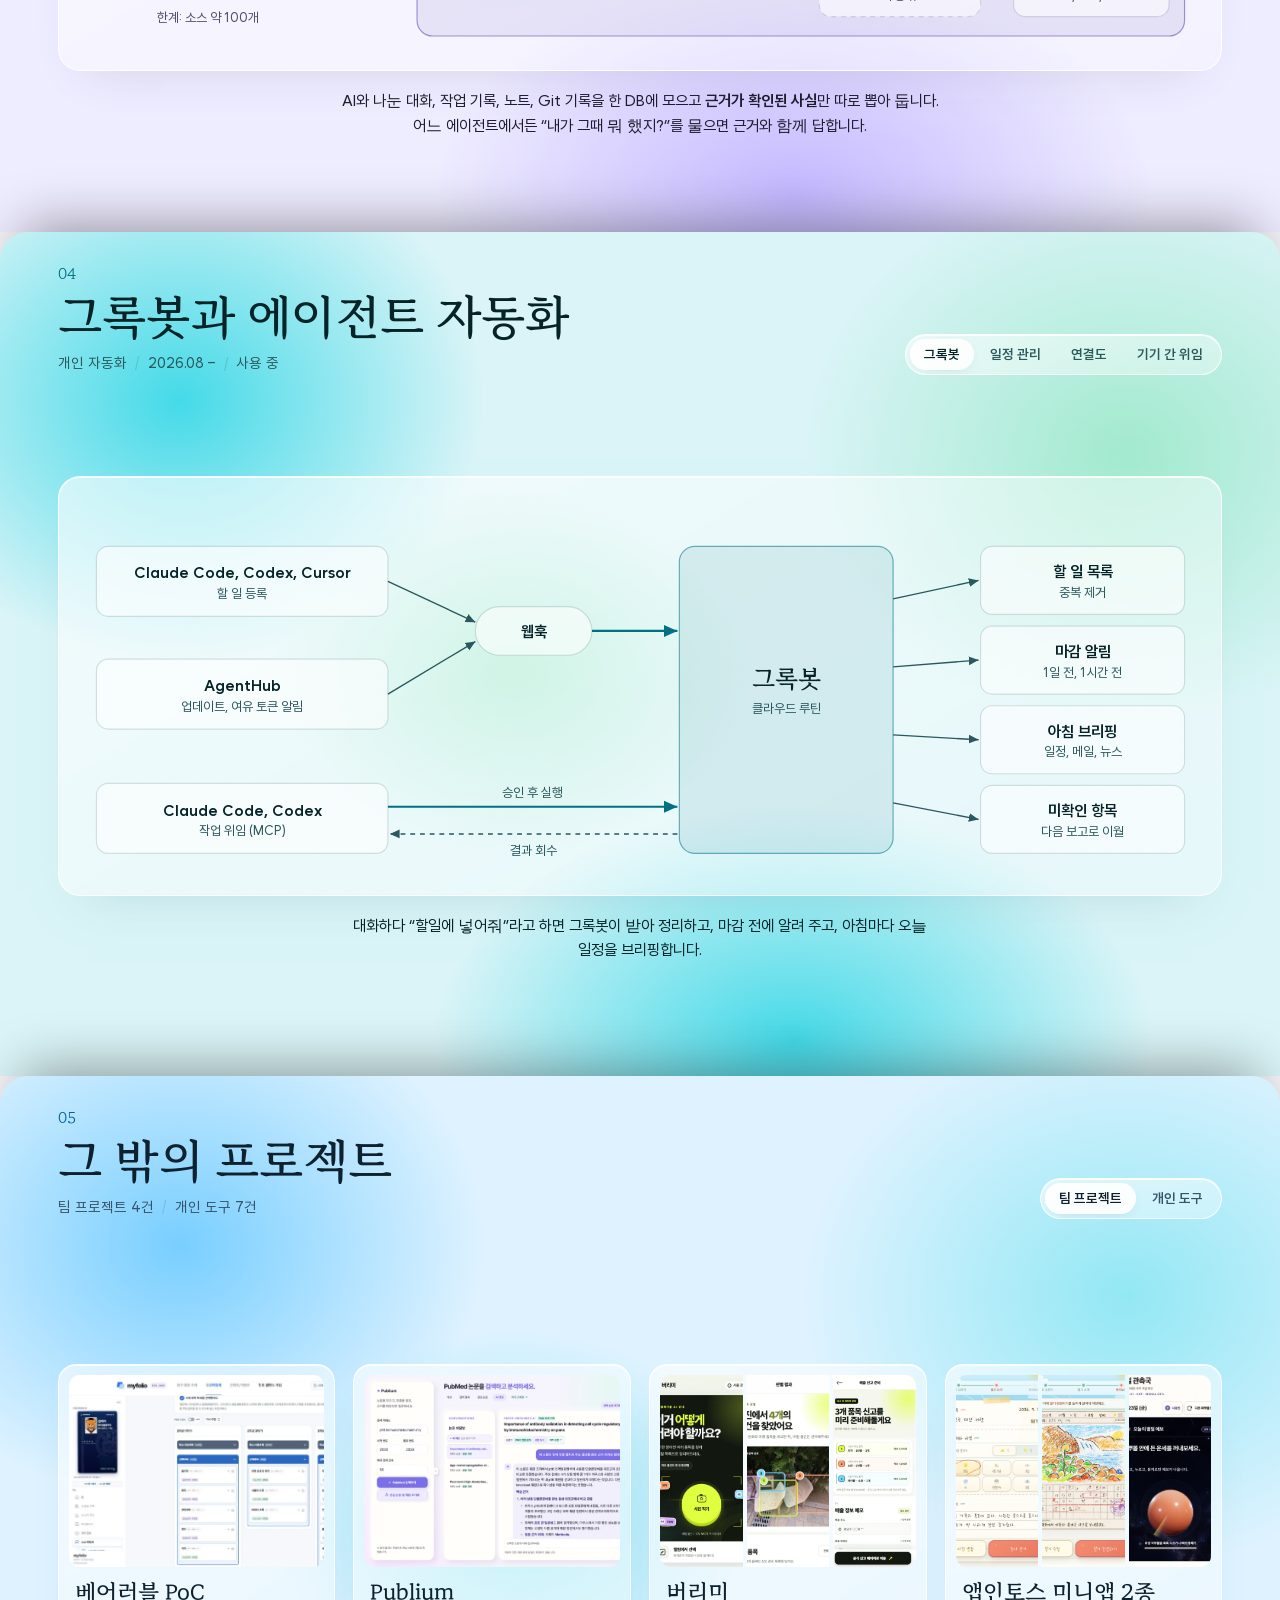
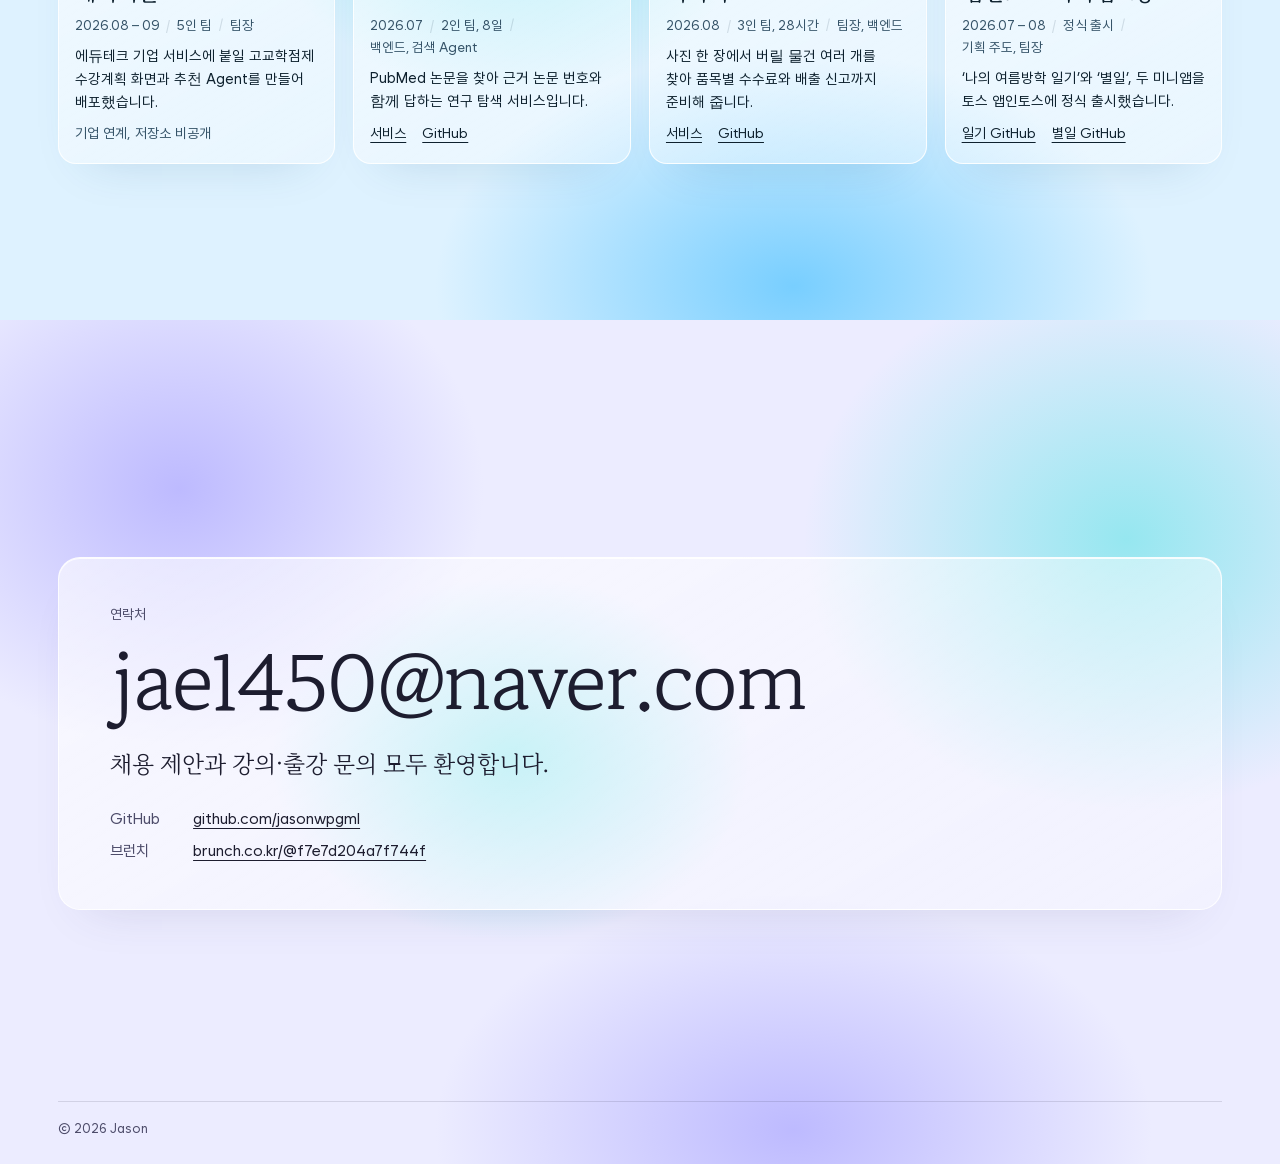
==== commit 5dc44d85: "Add live Agent Hub diagrams, an AND example and the Grok bot schedule flow - AgentHub: embed public " ====
--- a/index.html
+++ b/index.html
@@ -245,6 +245,49 @@
 .rows>li{display:grid;grid-template-columns:7.5em minmax(0,1fr);gap:16px;align-items:center;padding-block:clamp(8px,1.5svh,14px)}
 .rows>li+li{border-top:1px solid var(--hair)}
 .rows b{font:600 1.15rem/1.3 var(--serif)}
+.rows p{margin:0;color:var(--ink);font-size:15px}
+
+/* core: one or two short lines under a picture, in place of keyword chips */
+.core{margin:0;text-align:center;font-size:15.5px;line-height:1.6;color:var(--ink);max-width:62ch}
+.core b{font-weight:600}
+.mini .core{text-align:left;font-size:14.5px;padding-inline:6px;max-width:none}
+
+/* live diagram: the public copy of a working page, framed like a screenshot */
+.live{width:100%;display:grid;gap:8px;justify-items:center}
+.live .frame{width:100%;padding:6px}
+.live iframe{display:block;width:100%;height:calc(var(--room,70svh) - 110px);min-height:360px;border:0;border-radius:12px;background:#07090a}
+.live figcaption{font-size:13.5px;color:var(--ink-2);text-align:center}
+
+/* ask: one question, one answer, and what it cost */
+.ask-demo{width:min(980px,100%);display:grid;grid-template-columns:minmax(0,1.55fr) minmax(0,1fr);gap:clamp(12px,1.6vw,20px);align-items:start}
+.chat{border-radius:22px;padding:clamp(14px,2.2svh,22px);display:grid;gap:12px}
+.bub{max-width:92%;padding:10px 14px;border-radius:16px;font-size:14.5px;line-height:1.6}
+.bub.q{justify-self:end;background:var(--acc);color:#fff;border-bottom-right-radius:5px}
+.bub.a{justify-self:start;background:var(--glass-2);border:1px solid var(--hair);border-bottom-left-radius:5px}
+.bub.a p{margin:0 0 6px}
+.bub.a ul{margin:0;padding-left:1.1em;display:grid;gap:4px}
+.bub.a .cite{margin:8px 0 0;font-size:12.5px;color:var(--ink-2)}
+.bub .tag{display:inline-block;margin-bottom:4px;font-size:12px;color:var(--ink-2)}
+.cost{border-radius:22px;padding:clamp(14px,2.2svh,22px);display:grid;gap:10px}
+.cost dl{margin:0;display:grid;gap:10px}
+.cost dt{font-size:13px;color:var(--ink-2)}
+.cost dd{margin:2px 0 0;font:600 1.15rem/1.3 var(--serif)}
+.cost dd small{display:block;font:400 13px/1.45 var(--sans);color:var(--ink-2);margin-top:2px}
+.cost .note{margin:0;font-size:12.5px;color:var(--ink-2)}
+
+/* steps: how the Grok bot keeps the schedule */
+.steps{list-style:none;margin:0;padding:0;width:100%;display:grid;grid-template-columns:repeat(4,minmax(0,1fr));gap:clamp(10px,1.4vw,16px);counter-reset:s}
+.steps li{border-radius:18px;padding:clamp(12px,2svh,18px);display:grid;align-content:start;gap:6px;counter-increment:s}
+.steps li::before{content:counter(s);font:600 1.4rem/1 var(--serif);color:var(--acc)}
+.steps h3{font-size:1.05rem}
+.steps p{margin:0;font-size:14px;line-height:1.55;color:var(--ink)}
+.steps .say{margin-top:4px;padding:8px 10px;border-radius:12px;background:var(--glass-2);border:1px solid var(--hair);font-size:13px;color:var(--ink-2)}
+
+@media (max-width:860px){
+  .ask-demo{grid-template-columns:minmax(0,1fr)}
+  .steps{grid-template-columns:repeat(2,minmax(0,1fr))}
+}
+@media (max-width:520px){ .steps{grid-template-columns:minmax(0,1fr)} }
 
 /* contact */
 .contact{--h:285;--h2:200;min-height:calc(100svh - var(--head,56px));display:grid;grid-template-rows:minmax(0,1fr) auto;padding:clamp(24px,5svh,56px) var(--gutter) 24px}
@@ -484,12 +527,17 @@
   <div class="track">
     <section class="pane" data-tab="구조">
       <div class="viz">
-        <figure class="dg glass"><div class="dg-in"><svg viewBox="0 0 1160 430" role="img" aria-label="AgentHub 구조. Claude Code, Codex, Cursor, Grok CLI가 MCP로 AgentHub에 연결되고, AgentHub는 Git 동기화와 SSH 작업 위임으로 맥북, 삼성 노트북, 데스크톱과 이어진다."><defs><marker id="ah-n" viewBox="0 0 10 10" refX="9" refY="5" markerWidth="8" markerHeight="8" orient="auto-start-reverse"><path class="mk" d="M0 1L9 5L0 9z"/></marker><marker id="ah-a" viewBox="0 0 10 10" refX="9" refY="5" markerWidth="7" markerHeight="7" orient="auto-start-reverse"><path class="mk a" d="M0 1L9 5L0 9z"/></marker></defs><text class="t2" x="135" y="44" text-anchor="middle">에이전트</text><rect class="b" x="20" y="62" width="230" height="56" rx="12"/><text class="t1" x="135.0" y="96.0" text-anchor="middle">Claude Code</text><path class="ln" d="M250 90L388 150" marker-end="url(#ah-n)"/><rect class="b" x="20" y="136" width="230" height="56" rx="12"/><text class="t1" x="135.0" y="170.0" text-anchor="middle">Codex</text><path class="ln" d="M250 164L388 190" marker-end="url(#ah-n)"/><rect class="b" x="20" y="210" width="230" height="56" rx="12"/><text class="t1" x="135.0" y="244.0" text-anchor="middle">Cursor</text><path class="ln" d="M250 238L388 230" marker-end="url(#ah-n)"/><rect class="b" x="20" y="284" width="230" height="56" rx="12"/><text class="t1" x="135.0" y="318.0" text-anchor="middle">Grok CLI</text><path class="ln" d="M250 312L388 270" marker-end="url(#ah-n)"/><text class="t2" x="322" y="88" text-anchor="middle">MCP, 스킬, 규칙</text><rect class="b hub" x="390" y="62" width="380" height="278" rx="16"/><text class="h" x="580" y="118" text-anchor="middle">AgentHub</text><text class="t2" x="580" y="146" text-anchor="middle">단일 Git 저장소</text><rect class="b" x="404" y="186" width="66" height="112" rx="10"/><text class="num" x="437" y="240" text-anchor="middle">22</text><text class="t3" x="437" y="268" text-anchor="middle">스킬</text><rect class="b" x="478" y="186" width="66" height="112" rx="10"/><text class="num" x="511" y="240" text-anchor="middle">17</text><text class="t3" x="511" y="268" text-anchor="middle">MCP 도구</text><rect class="b" x="552" y="186" width="66" height="112" rx="10"/><text class="num" x="585" y="240" text-anchor="middle">12</text><text class="t3" x="585" y="268" text-anchor="middle">노트</text><rect class="b" x="626" y="186" width="66" height="112" rx="10"/><text class="num" x="659" y="240" text-anchor="middle">4</text><text class="t3" x="659" y="268" text-anchor="middle">규칙</text><rect class="b" x="700" y="186" width="66" height="112" rx="10"/><text class="num" x="733" y="240" text-anchor="middle">3</text><text class="t3" x="733" y="268" text-anchor="middle">모드</text><text class="t2" x="1025" y="44" text-anchor="middle">기기</text><rect class="b" x="910" y="62" width="230" height="70" rx="12"/><text class="t1" x="1025.0" y="94.0" text-anchor="middle">맥북 에어</text><text class="t2" x="1025.0" y="114.0" text-anchor="middle">주 작업</text><path class="ln" d="M772 130L908 97" marker-end="url(#ah-n)"/><text class="t2" x="840" y="78" text-anchor="middle">Git 동기화</text><rect class="b" x="910" y="166" width="230" height="70" rx="12"/><text class="t1" x="1025.0" y="198.0" text-anchor="middle">삼성 노트북</text><text class="t2" x="1025.0" y="218.0" text-anchor="middle">상시 서버</text><path class="ln a" d="M772 200L908 201" marker-end="url(#ah-a)"/><text class="t2" x="840" y="190" text-anchor="middle">작업 위임 (SSH)</text><rect class="b" x="910" y="270" width="230" height="70" rx="12"/><text class="t1" x="1025.0" y="302.0" text-anchor="middle">데스크톱</text><text class="t2" x="1025.0" y="322.0" text-anchor="middle">GPU</text><path class="ln" d="M772 270L908 305" marker-end="url(#ah-n)"/><text class="t2" x="840" y="326" text-anchor="middle">전원 제어 (WOL)</text><text class="t2" x="580" y="408" text-anchor="middle">작업 위임 순서: Cursor → Grok → Codex → Claude (사용량 90% 이상은 건너뜀) · 2026.11 기준</text></svg></div></figure><ul class="chips big"><li>MCP</li><li>Agent Skills</li><li>Node.js</li><li>SQLite</li><li>Tailscale</li><li>SSH</li><li>REST, OpenAPI</li></ul>
+        <figure class="dg glass"><div class="dg-in"><svg viewBox="0 0 1160 430" role="img" aria-label="AgentHub 구조. Claude Code, Codex, Cursor, Grok CLI가 MCP로 AgentHub에 연결되고, AgentHub는 Git 동기화와 SSH 작업 위임으로 맥북, 삼성 노트북, 데스크톱과 이어진다."><defs><marker id="ah-n" viewBox="0 0 10 10" refX="9" refY="5" markerWidth="8" markerHeight="8" orient="auto-start-reverse"><path class="mk" d="M0 1L9 5L0 9z"/></marker><marker id="ah-a" viewBox="0 0 10 10" refX="9" refY="5" markerWidth="7" markerHeight="7" orient="auto-start-reverse"><path class="mk a" d="M0 1L9 5L0 9z"/></marker></defs><text class="t2" x="135" y="44" text-anchor="middle">에이전트</text><rect class="b" x="20" y="62" width="230" height="56" rx="12"/><text class="t1" x="135.0" y="96.0" text-anchor="middle">Claude Code</text><path class="ln" d="M250 90L388 150" marker-end="url(#ah-n)"/><rect class="b" x="20" y="136" width="230" height="56" rx="12"/><text class="t1" x="135.0" y="170.0" text-anchor="middle">Codex</text><path class="ln" d="M250 164L388 190" marker-end="url(#ah-n)"/><rect class="b" x="20" y="210" width="230" height="56" rx="12"/><text class="t1" x="135.0" y="244.0" text-anchor="middle">Cursor</text><path class="ln" d="M250 238L388 230" marker-end="url(#ah-n)"/><rect class="b" x="20" y="284" width="230" height="56" rx="12"/><text class="t1" x="135.0" y="318.0" text-anchor="middle">Grok CLI</text><path class="ln" d="M250 312L388 270" marker-end="url(#ah-n)"/><text class="t2" x="322" y="88" text-anchor="middle">MCP, 스킬, 규칙</text><rect class="b hub" x="390" y="62" width="380" height="278" rx="16"/><text class="h" x="580" y="118" text-anchor="middle">AgentHub</text><text class="t2" x="580" y="146" text-anchor="middle">단일 Git 저장소</text><rect class="b" x="404" y="186" width="66" height="112" rx="10"/><text class="num" x="437" y="240" text-anchor="middle">22</text><text class="t3" x="437" y="268" text-anchor="middle">스킬</text><rect class="b" x="478" y="186" width="66" height="112" rx="10"/><text class="num" x="511" y="240" text-anchor="middle">17</text><text class="t3" x="511" y="268" text-anchor="middle">MCP 도구</text><rect class="b" x="552" y="186" width="66" height="112" rx="10"/><text class="num" x="585" y="240" text-anchor="middle">12</text><text class="t3" x="585" y="268" text-anchor="middle">노트</text><rect class="b" x="626" y="186" width="66" height="112" rx="10"/><text class="num" x="659" y="240" text-anchor="middle">4</text><text class="t3" x="659" y="268" text-anchor="middle">규칙</text><rect class="b" x="700" y="186" width="66" height="112" rx="10"/><text class="num" x="733" y="240" text-anchor="middle">3</text><text class="t3" x="733" y="268" text-anchor="middle">모드</text><text class="t2" x="1025" y="44" text-anchor="middle">기기</text><rect class="b" x="910" y="62" width="230" height="70" rx="12"/><text class="t1" x="1025.0" y="94.0" text-anchor="middle">맥북 에어</text><text class="t2" x="1025.0" y="114.0" text-anchor="middle">주 작업</text><path class="ln" d="M772 130L908 97" marker-end="url(#ah-n)"/><text class="t2" x="840" y="78" text-anchor="middle">Git 동기화</text><rect class="b" x="910" y="166" width="230" height="70" rx="12"/><text class="t1" x="1025.0" y="198.0" text-anchor="middle">삼성 노트북</text><text class="t2" x="1025.0" y="218.0" text-anchor="middle">상시 서버</text><path class="ln a" d="M772 200L908 201" marker-end="url(#ah-a)"/><text class="t2" x="840" y="190" text-anchor="middle">작업 위임 (SSH)</text><rect class="b" x="910" y="270" width="230" height="70" rx="12"/><text class="t1" x="1025.0" y="302.0" text-anchor="middle">데스크톱</text><text class="t2" x="1025.0" y="322.0" text-anchor="middle">GPU</text><path class="ln" d="M772 270L908 305" marker-end="url(#ah-n)"/><text class="t2" x="840" y="326" text-anchor="middle">전원 제어 (WOL)</text><text class="t2" x="580" y="408" text-anchor="middle">작업 위임 순서: Cursor → Grok → Codex → Claude (사용량 90% 이상은 건너뜀) · 2026.11 기준</text></svg></div></figure><p class="core">Claude Code, Codex, Cursor, Grok이 <b>같은 스킬·도구·규칙</b>을 쓰도록 한 저장소에 모았습니다. 한 기기에서 고치면 다른 기기와 에이전트에 바로 퍼지고, 오래 걸리는 일은 다른 기기에 맡겨 결과만 받습니다.</p>
+      </div>
+    </section>
+    <section class="pane" data-tab="동적 구조도">
+      <div class="viz">
+        <figure class="live"><span class="frame"><iframe src="agenthub/flow.html" title="기기 데이터 흐름 동적 구조도 (글자 모자이크)" loading="lazy"></iframe></span><figcaption>실제로 쓰는 기기 흐름도의 공개용 사본입니다. 기기·경로·DB 이름은 모자이크했고, 선 위의 점은 데이터가 흐르는 방향입니다. 상자를 누르거나 끌어 볼 수 있습니다. <a href="agenthub/flow.html" target="_blank" rel="noopener">크게 보기</a></figcaption></figure>
       </div>
     </section>
     <section class="pane" data-tab="관리 화면">
       <div class="viz">
-        <div class="gal one"><figure class="shot"><span class="frame"><img src="img/agenthub-discovery.webp" width="1280" height="807" alt="Agent Hub의 설치 항목 가져오기 화면. 왼쪽에 대시보드, 도구, 스킬, MCP 서버 메뉴가 있고, 가운데에 reduce-ai-cliches 스킬을 검색한 결과와 Codex, Claude Code에 설치된 경로가 보인다." loading="lazy"></span><figcaption>설치된 스킬과 도구 검색</figcaption></figure></div><ul class="chips big"><li>웹 관리 화면</li><li>스킬 검색과 공유</li><li>일회용 링크 로그인</li><li>저장소 비공개</li></ul>
+        <div class="gal lead" style="max-width:calc((var(--room,70svh) - 110px) * 2.05)"><figure class="shot"><span class="frame"><img src="img/agenthub-dashboard.webp" width="1280" height="800" alt="Agent Hub 관리 화면의 대시보드. 왼쪽 메뉴에 대시보드, 도구 17, 스킬 22, 설치 항목 가져오기, MCP 서버, 에이전트 연결, 공유 메모, 호출 기록, 세션 기록, 기기가 있고, 가운데에 기기 데이터 흐름도가 있다. 본문 글자는 모자이크 처리했다." loading="lazy"></span><figcaption>대시보드 · 글자는 모자이크 처리</figcaption></figure><figure class="shot"><span class="frame"><img src="img/agenthub-skills.webp" width="1280" height="800" alt="Agent Hub 스킬 화면. 스킬 카드가 두 줄로 놓여 있고 글자는 모자이크 처리했다." loading="lazy"></span><figcaption>공유 스킬 22개</figcaption></figure><figure class="shot"><span class="frame"><img src="img/agenthub-connections.webp" width="1280" height="800" alt="Agent Hub 에이전트 연결 화면. 세 에이전트의 연결 카드와 MCP 연결 설정 내보내기 칸이 있고 글자는 모자이크 처리했다." loading="lazy"></span><figcaption>에이전트별 연결 설정</figcaption></figure></div>
       </div>
     </section>
   </div>
@@ -508,12 +556,39 @@
   <div class="track">
     <section class="pane" data-tab="위키에서 DB로">
       <div class="viz">
-        <figure class="dg glass"><div class="dg-in"><svg viewBox="0 0 1160 440" role="img" aria-label="AND의 변화. Markdown 401쪽짜리 LLM 위키가 2026년 10월 SQLite 단일 원본으로 바뀌었다. 원본 기록에서 검증된 사실과 근거를 뽑고, 통합 검색 색인을 거쳐 MCP 서버로 제공한다. 위키는 파생 뷰로 남는다."><defs><marker id="and-n" viewBox="0 0 10 10" refX="9" refY="5" markerWidth="8" markerHeight="8" orient="auto-start-reverse"><path class="mk" d="M0 1L9 5L0 9z"/></marker><marker id="and-a" viewBox="0 0 10 10" refX="9" refY="5" markerWidth="7" markerHeight="7" orient="auto-start-reverse"><path class="mk a" d="M0 1L9 5L0 9z"/></marker></defs><text class="h" x="135" y="92" text-anchor="middle">LLM 위키</text><text class="t2" x="135" y="118" text-anchor="middle">2026.08 –</text><rect class="b pg" x="70" y="178" width="104" height="132" rx="6"/><rect class="b pg" x="84" y="164" width="104" height="132" rx="6"/><rect class="b pg" x="98" y="150" width="104" height="132" rx="6"/><path class="ln thin" d="M112 178h62"/><path class="ln thin" d="M112 198h48"/><path class="ln thin" d="M112 218h62"/><path class="ln thin" d="M112 238h38"/><path class="ln thin" d="M112 258h54"/><text class="t1" x="135" y="346" text-anchor="middle">Markdown 401쪽</text><text class="t2" x="135" y="370" text-anchor="middle">index.md로 탐색</text><text class="t2" x="135" y="406" text-anchor="middle">한계: 소스 약 100개</text><path class="ln a" d="M262 226L344 226" marker-end="url(#and-a)"/><text class="t2" x="298" y="206" text-anchor="middle">2026.10 전환</text><rect class="b hub" x="350" y="40" width="790" height="380" rx="16"/><text class="h" x="374" y="78" text-anchor="start">SQLite 단일 원본</text><rect class="b" x="374" y="110" width="156" height="42" rx="12"/><text class="t3b" x="452.0" y="137.0" text-anchor="middle">AI 대화 기록</text><path class="ln" d="M530 131L572 190" marker-end="url(#and-n)"/><rect class="b" x="374" y="164" width="156" height="42" rx="12"/><text class="t3b" x="452.0" y="191.0" text-anchor="middle">Agent Hub 노트</text><path class="ln" d="M530 185L572 204" marker-end="url(#and-n)"/><rect class="b" x="374" y="218" width="156" height="42" rx="12"/><text class="t3b" x="452.0" y="245.0" text-anchor="middle">작업 로그</text><path class="ln" d="M530 239L572 218" marker-end="url(#and-n)"/><rect class="b" x="374" y="272" width="156" height="42" rx="12"/><text class="t3b" x="452.0" y="299.0" text-anchor="middle">Git 기록</text><path class="ln" d="M530 293L572 232" marker-end="url(#and-n)"/><rect class="b" x="574" y="160" width="150" height="104" rx="12"/><text class="code" x="649.0" y="209.0" text-anchor="middle">raw_events</text><text class="t2" x="649.0" y="229.0" text-anchor="middle">불변 원본</text><path class="ln a" d="M724 212L762 212" marker-end="url(#and-a)"/><text class="t2" x="743" y="150" text-anchor="middle">추출, 검증</text><rect class="b" x="764" y="160" width="166" height="104" rx="12"/><text class="code" x="847.0" y="209.0" text-anchor="middle">verified_claims</text><text class="t2" x="847.0" y="229.0" text-anchor="middle">근거 연결</text><path class="ln a" d="M930 212L962 212" marker-end="url(#and-a)"/><rect class="b" x="964" y="130" width="160" height="164" rx="12"/><text class="code" x="1044" y="162" text-anchor="middle">search_index</text><text class="t2" x="1044" y="198" text-anchor="middle">FTS5</text><text class="t2" x="1044" y="228" text-anchor="middle">형태소 (Kiwi)</text><text class="t2" x="1044" y="258" text-anchor="middle">벡터 (sqlite-vec)</text><path class="ln a" d="M1044 294L1044 330" marker-end="url(#and-a)"/><rect class="b" x="964" y="332" width="160" height="68" rx="12"/><text class="t1" x="1044.0" y="363.0" text-anchor="middle">MCP 서버</text><text class="t2" x="1044.0" y="383.0" text-anchor="middle">search, ask, timeline</text><path class="ln d" d="M847 264L847 330" marker-end="url(#and-n)"/><rect class="b dash" x="764" y="332" width="166" height="68" rx="12"/><text class="t1" x="847.0" y="363.0" text-anchor="middle">위키</text><text class="t2" x="847.0" y="383.0" text-anchor="middle">파생 뷰</text></svg></div></figure><ul class="chips big"><li>로컬 우선</li><li>SQLite</li><li>FTS5</li><li>sqlite-vec</li><li>Kiwi 형태소 분석</li><li>Ollama</li><li>MCP</li></ul>
+        <figure class="dg glass"><div class="dg-in"><svg viewBox="0 0 1160 440" role="img" aria-label="AND의 변화. Markdown 401쪽짜리 LLM 위키가 2026년 10월 SQLite 단일 원본으로 바뀌었다. 원본 기록에서 검증된 사실과 근거를 뽑고, 통합 검색 색인을 거쳐 MCP 서버로 제공한다. 위키는 파생 뷰로 남는다."><defs><marker id="and-n" viewBox="0 0 10 10" refX="9" refY="5" markerWidth="8" markerHeight="8" orient="auto-start-reverse"><path class="mk" d="M0 1L9 5L0 9z"/></marker><marker id="and-a" viewBox="0 0 10 10" refX="9" refY="5" markerWidth="7" markerHeight="7" orient="auto-start-reverse"><path class="mk a" d="M0 1L9 5L0 9z"/></marker></defs><text class="h" x="135" y="92" text-anchor="middle">LLM 위키</text><text class="t2" x="135" y="118" text-anchor="middle">2026.08 –</text><rect class="b pg" x="70" y="178" width="104" height="132" rx="6"/><rect class="b pg" x="84" y="164" width="104" height="132" rx="6"/><rect class="b pg" x="98" y="150" width="104" height="132" rx="6"/><path class="ln thin" d="M112 178h62"/><path class="ln thin" d="M112 198h48"/><path class="ln thin" d="M112 218h62"/><path class="ln thin" d="M112 238h38"/><path class="ln thin" d="M112 258h54"/><text class="t1" x="135" y="346" text-anchor="middle">Markdown 401쪽</text><text class="t2" x="135" y="370" text-anchor="middle">index.md로 탐색</text><text class="t2" x="135" y="406" text-anchor="middle">한계: 소스 약 100개</text><path class="ln a" d="M262 226L344 226" marker-end="url(#and-a)"/><text class="t2" x="298" y="206" text-anchor="middle">2026.10 전환</text><rect class="b hub" x="350" y="40" width="790" height="380" rx="16"/><text class="h" x="374" y="78" text-anchor="start">SQLite 단일 원본</text><rect class="b" x="374" y="110" width="156" height="42" rx="12"/><text class="t3b" x="452.0" y="137.0" text-anchor="middle">AI 대화 기록</text><path class="ln" d="M530 131L572 190" marker-end="url(#and-n)"/><rect class="b" x="374" y="164" width="156" height="42" rx="12"/><text class="t3b" x="452.0" y="191.0" text-anchor="middle">Agent Hub 노트</text><path class="ln" d="M530 185L572 204" marker-end="url(#and-n)"/><rect class="b" x="374" y="218" width="156" height="42" rx="12"/><text class="t3b" x="452.0" y="245.0" text-anchor="middle">작업 로그</text><path class="ln" d="M530 239L572 218" marker-end="url(#and-n)"/><rect class="b" x="374" y="272" width="156" height="42" rx="12"/><text class="t3b" x="452.0" y="299.0" text-anchor="middle">Git 기록</text><path class="ln" d="M530 293L572 232" marker-end="url(#and-n)"/><rect class="b" x="574" y="160" width="150" height="104" rx="12"/><text class="code" x="649.0" y="209.0" text-anchor="middle">raw_events</text><text class="t2" x="649.0" y="229.0" text-anchor="middle">불변 원본</text><path class="ln a" d="M724 212L762 212" marker-end="url(#and-a)"/><text class="t2" x="743" y="150" text-anchor="middle">추출, 검증</text><rect class="b" x="764" y="160" width="166" height="104" rx="12"/><text class="code" x="847.0" y="209.0" text-anchor="middle">verified_claims</text><text class="t2" x="847.0" y="229.0" text-anchor="middle">근거 연결</text><path class="ln a" d="M930 212L962 212" marker-end="url(#and-a)"/><rect class="b" x="964" y="130" width="160" height="164" rx="12"/><text class="code" x="1044" y="162" text-anchor="middle">search_index</text><text class="t2" x="1044" y="198" text-anchor="middle">FTS5</text><text class="t2" x="1044" y="228" text-anchor="middle">형태소 (Kiwi)</text><text class="t2" x="1044" y="258" text-anchor="middle">벡터 (sqlite-vec)</text><path class="ln a" d="M1044 294L1044 330" marker-end="url(#and-a)"/><rect class="b" x="964" y="332" width="160" height="68" rx="12"/><text class="t1" x="1044.0" y="363.0" text-anchor="middle">MCP 서버</text><text class="t2" x="1044.0" y="383.0" text-anchor="middle">search, ask, timeline</text><path class="ln d" d="M847 264L847 330" marker-end="url(#and-n)"/><rect class="b dash" x="764" y="332" width="166" height="68" rx="12"/><text class="t1" x="847.0" y="363.0" text-anchor="middle">위키</text><text class="t2" x="847.0" y="383.0" text-anchor="middle">파생 뷰</text></svg></div></figure><p class="core">AI와 나눈 대화, 작업 기록, 노트, Git 기록을 한 DB에 모으고 <b>근거가 확인된 사실</b>만 따로 뽑아 둡니다. 어느 에이전트에서든 “내가 그때 뭐 했지?”를 물으면 근거와 함께 답합니다.</p>
+      </div>
+    </section>
+    <section class="pane" data-tab="질문하면">
+      <div class="viz">
+        <div class="ask-demo">
+          <div class="chat glass">
+            <p class="bub q">베어러블 프로젝트에서 내가 무슨 역할 했지? 회의에서는 뭐라고 했고?</p>
+            <div class="bub a">
+              <span class="tag">AND 답변 예시</span>
+              <p><b>2026년 8~9월</b>, 에듀테크 기업 베어러블과 함께한 마이폴리오 PoC에서 <b>5인 팀의 팀장</b>이었어요. 대학 정보 화면과 고교학점제 로드맵 화면을 만들어 배포했고, 저장소 운영과 기업 요구사항 조율을 맡았어요.</p>
+              <ul>
+                <li><b>매주 회의</b>: 기업 쪽 요청을 받아 다음 스프린트에서 만들 화면 범위를 정리해 팀에 나눴어요.</li>
+                <li><b>9월 23일 발표</b>: 수강계획 Agent 설계와 호출 비용 측정 결과를 발표하고, 기업 피드백을 다음 버전에 반영하겠다고 했어요.</li>
+              </ul>
+              <p class="cite">근거: 확인된 사실 3건 · 대화 기록 2건 · 발표자료 1건</p>
+            </div>
+          </div>
+          <div class="cost glass">
+            <dl>
+              <div><dt>검색</dt><dd>1초 미만<small>형태소 + 벡터 검색, 결과 10건</small></dd></div>
+              <div><dt>답변 생성</dt><dd>약 5~10초<small>데스크톱 GPU의 로컬 모델</small></dd></div>
+              <div><dt>클라우드 토큰</dt><dd>0<small>답변까지 내 컴퓨터 안에서 끝남</small></dd></div>
+              <div><dt>코딩 에이전트에서 물을 때</dt><dd>약 2~4천 토큰<small>검색 결과를 받아 정리하는 몫, 10~20초</small></dd></div>
+            </dl>
+            <p class="note">대략적인 값입니다. 근거를 못 찾은 질문에는 답하지 않고 그렇다고 말합니다.</p>
+          </div>
+        </div>
       </div>
     </section>
     <section class="pane" data-tab="검색 품질">
       <div class="viz">
-        <div class="quality glass"><p class="k">질문 30개 중 8위 안에 정답이 든 수 (2026.11.09)</p><ol class="meters"><li><span class="lab">어휘 검색</span><span class="bar" style="--v:0.8000"><i></i></span><b>24<small>/30</small></b></li><li><span class="lab">어휘 + 벡터</span><span class="bar" style="--v:0.8667"><i></i></span><b>26<small>/30</small></b></li><li><span class="lab">LLM 재순위 추가</span><span class="bar" style="--v:1.0000"><i></i></span><b>30<small>/30</small></b></li></ol><ul class="stats"><li><b>18,579</b><span>검색 색인 행</span></li><li><b>18</b><span>마이그레이션</span></li><li><b>21</b><span>ADR</span></li><li><b>312</b><span>테스트</span></li></ul></div><ul class="chips big"><li>하이브리드 검색</li><li>snowflake-arctic-embed2</li><li>답 없는 질문은 응답 보류</li><li>저장소 비공개</li></ul>
+        <div class="quality glass"><p class="k">질문 30개 중 8위 안에 정답이 든 수 (2026.11.09)</p><ol class="meters"><li><span class="lab">어휘 검색</span><span class="bar" style="--v:0.8000"><i></i></span><b>24<small>/30</small></b></li><li><span class="lab">어휘 + 벡터</span><span class="bar" style="--v:0.8667"><i></i></span><b>26<small>/30</small></b></li><li><span class="lab">LLM 재순위 추가</span><span class="bar" style="--v:1.0000"><i></i></span><b>30<small>/30</small></b></li></ol><ul class="stats"><li><b>18,579</b><span>검색 색인 행</span></li><li><b>18</b><span>마이그레이션</span></li><li><b>21</b><span>ADR</span></li><li><b>312</b><span>테스트</span></li></ul></div><p class="core">어휘 검색에 의미 검색을 더하고, 마지막에 순위를 다시 매겨 정답을 30개 모두 8위 안에 넣었습니다.</p>
       </div>
     </section>
   </div>
@@ -532,12 +607,27 @@
   <div class="track">
     <section class="pane" data-tab="그록봇">
       <div class="viz">
-        <figure class="dg glass"><div class="dg-in"><svg viewBox="0 0 1160 400" role="img" aria-label="그록봇 연결도. 코딩 에이전트의 할 일 등록과 AgentHub 알림이 웹훅으로 그록봇 클라우드 루틴에 들어가고, 그록봇은 할 일 목록, 마감 알림, 아침 브리핑을 내보낸다. 작업 위임은 MCP로 보내고 결과를 회수한다."><defs><marker id="au-n" viewBox="0 0 10 10" refX="9" refY="5" markerWidth="8" markerHeight="8" orient="auto-start-reverse"><path class="mk" d="M0 1L9 5L0 9z"/></marker><marker id="au-a" viewBox="0 0 10 10" refX="9" refY="5" markerWidth="7" markerHeight="7" orient="auto-start-reverse"><path class="mk a" d="M0 1L9 5L0 9z"/></marker></defs><rect class="b" x="20" y="56" width="300" height="72" rx="12"/><text class="t1" x="170.0" y="89.0" text-anchor="middle">Claude Code, Codex, Cursor</text><text class="t2" x="170.0" y="109.0" text-anchor="middle">할 일 등록</text><rect class="b" x="20" y="172" width="300" height="72" rx="12"/><text class="t1" x="170.0" y="205.0" text-anchor="middle">AgentHub</text><text class="t2" x="170.0" y="225.0" text-anchor="middle">업데이트, 여유 토큰 알림</text><rect class="b" x="20" y="300" width="300" height="72" rx="12"/><text class="t1" x="170.0" y="333.0" text-anchor="middle">Claude Code, Codex</text><text class="t2" x="170.0" y="353.0" text-anchor="middle">작업 위임 (MCP)</text><rect class="b" x="410" y="118" width="120" height="50" rx="25"/><text class="t1" x="470" y="149" text-anchor="middle">웹훅</text><path class="ln" d="M320 92L410 134" marker-end="url(#au-n)"/><path class="ln" d="M320 208L410 154" marker-end="url(#au-n)"/><path class="ln a" d="M530 143L618 143" marker-end="url(#au-a)"/><rect class="b hub" x="620" y="56" width="220" height="316" rx="16"/><text class="h" x="730" y="200" text-anchor="middle">그록봇</text><text class="t2" x="730" y="228" text-anchor="middle">클라우드 루틴</text><path class="ln a" d="M320 324L618 324" marker-end="url(#au-a)"/><text class="t2" x="469.0" y="314" text-anchor="middle">승인 후 실행</text><path class="ln d" d="M618 352L322 352" marker-end="url(#au-n)"/><text class="t2" x="470" y="374" text-anchor="middle">결과 회수</text><rect class="b" x="930" y="56" width="210" height="70" rx="12"/><text class="t1" x="1035.0" y="88.0" text-anchor="middle">할 일 목록</text><text class="t2" x="1035.0" y="108.0" text-anchor="middle">중복 제거</text><path class="ln" d="M840 110L928 91" marker-end="url(#au-n)"/><rect class="b" x="930" y="138" width="210" height="70" rx="12"/><text class="t1" x="1035.0" y="170.0" text-anchor="middle">마감 알림</text><text class="t2" x="1035.0" y="190.0" text-anchor="middle">1일 전, 1시간 전</text><path class="ln" d="M840 180L928 173" marker-end="url(#au-n)"/><rect class="b" x="930" y="220" width="210" height="70" rx="12"/><text class="t1" x="1035.0" y="252.0" text-anchor="middle">아침 브리핑</text><text class="t2" x="1035.0" y="272.0" text-anchor="middle">일정, 메일, 뉴스</text><path class="ln" d="M840 250L928 255" marker-end="url(#au-n)"/><rect class="b" x="930" y="302" width="210" height="70" rx="12"/><text class="t1" x="1035.0" y="334.0" text-anchor="middle">미확인 항목</text><text class="t2" x="1035.0" y="354.0" text-anchor="middle">다음 보고로 이월</text><path class="ln" d="M840 320L928 337" marker-end="url(#au-n)"/></svg></div></figure><ul class="chips big"><li>MCP</li><li>웹훅</li><li>클라우드 에이전트</li><li>승인 게이트</li><li>JSONL 위임 기록</li></ul>
+        <figure class="dg glass"><div class="dg-in"><svg viewBox="0 0 1160 400" role="img" aria-label="그록봇 연결도. 코딩 에이전트의 할 일 등록과 AgentHub 알림이 웹훅으로 그록봇 클라우드 루틴에 들어가고, 그록봇은 할 일 목록, 마감 알림, 아침 브리핑을 내보낸다. 작업 위임은 MCP로 보내고 결과를 회수한다."><defs><marker id="au-n" viewBox="0 0 10 10" refX="9" refY="5" markerWidth="8" markerHeight="8" orient="auto-start-reverse"><path class="mk" d="M0 1L9 5L0 9z"/></marker><marker id="au-a" viewBox="0 0 10 10" refX="9" refY="5" markerWidth="7" markerHeight="7" orient="auto-start-reverse"><path class="mk a" d="M0 1L9 5L0 9z"/></marker></defs><rect class="b" x="20" y="56" width="300" height="72" rx="12"/><text class="t1" x="170.0" y="89.0" text-anchor="middle">Claude Code, Codex, Cursor</text><text class="t2" x="170.0" y="109.0" text-anchor="middle">할 일 등록</text><rect class="b" x="20" y="172" width="300" height="72" rx="12"/><text class="t1" x="170.0" y="205.0" text-anchor="middle">AgentHub</text><text class="t2" x="170.0" y="225.0" text-anchor="middle">업데이트, 여유 토큰 알림</text><rect class="b" x="20" y="300" width="300" height="72" rx="12"/><text class="t1" x="170.0" y="333.0" text-anchor="middle">Claude Code, Codex</text><text class="t2" x="170.0" y="353.0" text-anchor="middle">작업 위임 (MCP)</text><rect class="b" x="410" y="118" width="120" height="50" rx="25"/><text class="t1" x="470" y="149" text-anchor="middle">웹훅</text><path class="ln" d="M320 92L410 134" marker-end="url(#au-n)"/><path class="ln" d="M320 208L410 154" marker-end="url(#au-n)"/><path class="ln a" d="M530 143L618 143" marker-end="url(#au-a)"/><rect class="b hub" x="620" y="56" width="220" height="316" rx="16"/><text class="h" x="730" y="200" text-anchor="middle">그록봇</text><text class="t2" x="730" y="228" text-anchor="middle">클라우드 루틴</text><path class="ln a" d="M320 324L618 324" marker-end="url(#au-a)"/><text class="t2" x="469.0" y="314" text-anchor="middle">승인 후 실행</text><path class="ln d" d="M618 352L322 352" marker-end="url(#au-n)"/><text class="t2" x="470" y="374" text-anchor="middle">결과 회수</text><rect class="b" x="930" y="56" width="210" height="70" rx="12"/><text class="t1" x="1035.0" y="88.0" text-anchor="middle">할 일 목록</text><text class="t2" x="1035.0" y="108.0" text-anchor="middle">중복 제거</text><path class="ln" d="M840 110L928 91" marker-end="url(#au-n)"/><rect class="b" x="930" y="138" width="210" height="70" rx="12"/><text class="t1" x="1035.0" y="170.0" text-anchor="middle">마감 알림</text><text class="t2" x="1035.0" y="190.0" text-anchor="middle">1일 전, 1시간 전</text><path class="ln" d="M840 180L928 173" marker-end="url(#au-n)"/><rect class="b" x="930" y="220" width="210" height="70" rx="12"/><text class="t1" x="1035.0" y="252.0" text-anchor="middle">아침 브리핑</text><text class="t2" x="1035.0" y="272.0" text-anchor="middle">일정, 메일, 뉴스</text><path class="ln" d="M840 250L928 255" marker-end="url(#au-n)"/><rect class="b" x="930" y="302" width="210" height="70" rx="12"/><text class="t1" x="1035.0" y="334.0" text-anchor="middle">미확인 항목</text><text class="t2" x="1035.0" y="354.0" text-anchor="middle">다음 보고로 이월</text><path class="ln" d="M840 320L928 337" marker-end="url(#au-n)"/></svg></div></figure><p class="core">대화하다 “할일에 넣어줘”라고 하면 그록봇이 받아 정리하고, 마감 전에 알려 주고, 아침마다 오늘 일정을 브리핑합니다.</p>
+      </div>
+    </section>
+    <section class="pane" data-tab="일정 관리">
+      <div class="viz">
+        <ol class="steps">
+          <li class="glass"><h3>말로 맡긴다</h3><p>코딩 에이전트와 일하다가 “토스 서류 금요일 6시까지, 할일에 넣어줘”라고 하면, 에이전트가 제목·마감·급한 정도·관련 링크를 정리해 할일 한 건을 만듭니다.</p></li>
+          <li class="glass"><h3>그록봇에 넘긴다</h3><p>맥에서 도는 작은 비서 앱이 10초 안에 웹훅으로 그록봇에 보냅니다. 비밀번호나 카드번호처럼 보이는 글자는 가리고 보내고, 실패하면 간격을 늘려 다시 보냅니다.</p></li>
+          <li class="glass"><h3>목록에 정리한다</h3><p>그록봇이 할일 목록에 넣고 마감을 한국 시간으로 바꿉니다. 같은 일이 또 오면 새로 만들지 않고 고칩니다. 본문에 다른 지시가 섞여 있어도 따르지 않고 적기만 합니다.</p><p class="say">할일 추가: 토스 서류 내기 (마감 11/13 (금) 18:00)</p></li>
+          <li class="glass"><h3>때맞춰 알려 준다</h3><p>마감 하루 전과 1시간 전에 알리고, 급한 일은 바로 알립니다. 아침 브리핑에는 오늘 일정·메일·뉴스가 함께 오고, 확인 안 한 일은 다음 보고로 넘어갑니다.</p></li>
+        </ol>
+      </div>
+    </section>
+    <section class="pane" data-tab="연결도">
+      <div class="viz">
+        <figure class="live"><span class="frame"><iframe src="agenthub/flow.html?flow=grokbot" title="그록봇 연결도 동적 구조도 (글자 모자이크)" loading="lazy"></iframe></span><figcaption>그록봇이 맥, 노트북, 클라우드와 이어지는 실제 연결도의 공개용 사본입니다. 글자는 모자이크했습니다. <a href="agenthub/flow.html?flow=grokbot" target="_blank" rel="noopener">크게 보기</a></figcaption></figure>
       </div>
     </section>
     <section class="pane" data-tab="기기 간 위임">
       <div class="viz">
-        <figure class="dg glass"><div class="dg-in"><svg viewBox="0 0 1160 390" role="img" aria-label="기기 간 작업 위임. 맥북에서 SSH와 Tailscale로 삼성 노트북과 데스크톱에 작업을 보내고 결과를 회수한다. 삼성 노트북은 Wake-on-LAN으로 데스크톱을 깨우고 GPU 연산을 맡긴다. 아래는 한 시간 동안의 예약 작업."><defs><marker id="a2-n" viewBox="0 0 10 10" refX="9" refY="5" markerWidth="8" markerHeight="8" orient="auto-start-reverse"><path class="mk" d="M0 1L9 5L0 9z"/></marker><marker id="a2-a" viewBox="0 0 10 10" refX="9" refY="5" markerWidth="7" markerHeight="7" orient="auto-start-reverse"><path class="mk a" d="M0 1L9 5L0 9z"/></marker></defs><rect class="b" x="40" y="50" width="260" height="84" rx="12"/><text class="t1" x="170.0" y="89.0" text-anchor="middle">맥북 에어</text><text class="t2" x="170.0" y="109.0" text-anchor="middle">주 작업</text><rect class="b hub" x="450" y="50" width="260" height="84" rx="12"/><text class="t1" x="580.0" y="89.0" text-anchor="middle">삼성 노트북</text><text class="t2" x="580.0" y="109.0" text-anchor="middle">상시 서버</text><rect class="b" x="860" y="50" width="260" height="84" rx="12"/><text class="t1" x="990.0" y="89.0" text-anchor="middle">데스크톱</text><text class="t2" x="990.0" y="109.0" text-anchor="middle">GPU</text><path class="ln a" d="M300 76L448 76" marker-end="url(#a2-a)"/><text class="t2" x="374.0" y="40" text-anchor="middle">작업 위임 (SSH, Tailscale)</text><path class="ln d" d="M448 108L302 108" marker-end="url(#a2-n)"/><text class="t2" x="375" y="130" text-anchor="middle">결과 회수</text><path class="ln" d="M710 76L858 76" marker-end="url(#a2-n)"/><text class="t2" x="784.0" y="62" text-anchor="middle">Wake-on-LAN</text><path class="ln" d="M710 108L858 108" marker-end="url(#a2-n)"/><text class="t2" x="785" y="130" text-anchor="middle">GPU 연산 (SSH)</text><text class="t2" x="580" y="176" text-anchor="middle">헤드리스 실행: cursor-agent, grok, codex, claude</text><text class="t1" x="60" y="240" text-anchor="start">예약 작업 (1시간)</text><path class="ln" d="M60 300H1100"/><path class="ln thin" d="M60 292v16"/><text class="t2" x="60" y="334" text-anchor="middle">:00</text><circle class="dot" cx="60" cy="300" r="5"/><path class="ln thin" d="M233 292v16"/><text class="t2" x="233" y="334" text-anchor="middle">:10</text><circle class="dot" cx="233" cy="300" r="5"/><path class="ln thin" d="M407 292v16"/><text class="t2" x="407" y="334" text-anchor="middle">:20</text><circle class="dot" cx="407" cy="300" r="5"/><path class="ln thin" d="M580 292v16"/><text class="t2" x="580" y="334" text-anchor="middle">:30</text><circle class="dot" cx="580" cy="300" r="5"/><path class="ln thin" d="M753 292v16"/><text class="t2" x="753" y="334" text-anchor="middle">:40</text><circle class="dot" cx="753" cy="300" r="5"/><path class="ln thin" d="M927 292v16"/><text class="t2" x="927" y="334" text-anchor="middle">:50</text><circle class="dot" cx="927" cy="300" r="5"/><path class="ln thin" d="M1100 292v16"/><text class="t2" x="1100" y="334" text-anchor="middle">:60</text><rect class="tick" x="56" y="262" width="8" height="38" rx="2"/><text class="t1" x="72" y="276" text-anchor="start">수집</text><rect class="tick" x="143" y="262" width="8" height="38" rx="2"/><text class="t1" x="159" y="276" text-anchor="start">처리</text><circle class="dot" cx="66" cy="366" r="5"/><text class="t2" x="80" y="371" text-anchor="start">여유 토큰 작업 (10분마다)</text></svg></div></figure><ul class="chips big"><li>agent_dispatch</li><li>Tailscale</li><li>SSH</li><li>Wake-on-LAN</li><li>작업 스케줄러</li></ul>
+        <figure class="dg glass"><div class="dg-in"><svg viewBox="0 0 1160 390" role="img" aria-label="기기 간 작업 위임. 맥북에서 SSH와 Tailscale로 삼성 노트북과 데스크톱에 작업을 보내고 결과를 회수한다. 삼성 노트북은 Wake-on-LAN으로 데스크톱을 깨우고 GPU 연산을 맡긴다. 아래는 한 시간 동안의 예약 작업."><defs><marker id="a2-n" viewBox="0 0 10 10" refX="9" refY="5" markerWidth="8" markerHeight="8" orient="auto-start-reverse"><path class="mk" d="M0 1L9 5L0 9z"/></marker><marker id="a2-a" viewBox="0 0 10 10" refX="9" refY="5" markerWidth="7" markerHeight="7" orient="auto-start-reverse"><path class="mk a" d="M0 1L9 5L0 9z"/></marker></defs><rect class="b" x="40" y="50" width="260" height="84" rx="12"/><text class="t1" x="170.0" y="89.0" text-anchor="middle">맥북 에어</text><text class="t2" x="170.0" y="109.0" text-anchor="middle">주 작업</text><rect class="b hub" x="450" y="50" width="260" height="84" rx="12"/><text class="t1" x="580.0" y="89.0" text-anchor="middle">삼성 노트북</text><text class="t2" x="580.0" y="109.0" text-anchor="middle">상시 서버</text><rect class="b" x="860" y="50" width="260" height="84" rx="12"/><text class="t1" x="990.0" y="89.0" text-anchor="middle">데스크톱</text><text class="t2" x="990.0" y="109.0" text-anchor="middle">GPU</text><path class="ln a" d="M300 76L448 76" marker-end="url(#a2-a)"/><text class="t2" x="374.0" y="40" text-anchor="middle">작업 위임 (SSH, Tailscale)</text><path class="ln d" d="M448 108L302 108" marker-end="url(#a2-n)"/><text class="t2" x="375" y="130" text-anchor="middle">결과 회수</text><path class="ln" d="M710 76L858 76" marker-end="url(#a2-n)"/><text class="t2" x="784.0" y="62" text-anchor="middle">Wake-on-LAN</text><path class="ln" d="M710 108L858 108" marker-end="url(#a2-n)"/><text class="t2" x="785" y="130" text-anchor="middle">GPU 연산 (SSH)</text><text class="t2" x="580" y="176" text-anchor="middle">헤드리스 실행: cursor-agent, grok, codex, claude</text><text class="t1" x="60" y="240" text-anchor="start">예약 작업 (1시간)</text><path class="ln" d="M60 300H1100"/><path class="ln thin" d="M60 292v16"/><text class="t2" x="60" y="334" text-anchor="middle">:00</text><circle class="dot" cx="60" cy="300" r="5"/><path class="ln thin" d="M233 292v16"/><text class="t2" x="233" y="334" text-anchor="middle">:10</text><circle class="dot" cx="233" cy="300" r="5"/><path class="ln thin" d="M407 292v16"/><text class="t2" x="407" y="334" text-anchor="middle">:20</text><circle class="dot" cx="407" cy="300" r="5"/><path class="ln thin" d="M580 292v16"/><text class="t2" x="580" y="334" text-anchor="middle">:30</text><circle class="dot" cx="580" cy="300" r="5"/><path class="ln thin" d="M753 292v16"/><text class="t2" x="753" y="334" text-anchor="middle">:40</text><circle class="dot" cx="753" cy="300" r="5"/><path class="ln thin" d="M927 292v16"/><text class="t2" x="927" y="334" text-anchor="middle">:50</text><circle class="dot" cx="927" cy="300" r="5"/><path class="ln thin" d="M1100 292v16"/><text class="t2" x="1100" y="334" text-anchor="middle">:60</text><rect class="tick" x="56" y="262" width="8" height="38" rx="2"/><text class="t1" x="72" y="276" text-anchor="start">수집</text><rect class="tick" x="143" y="262" width="8" height="38" rx="2"/><text class="t1" x="159" y="276" text-anchor="start">처리</text><circle class="dot" cx="66" cy="366" r="5"/><text class="t2" x="80" y="371" text-anchor="start">여유 토큰 작업 (10분마다)</text></svg></div></figure><p class="core">오래 걸리는 일은 늘 켜 둔 노트북이나 GPU 데스크톱에 맡기고 맥은 결과만 받습니다. 데스크톱이 꺼져 있으면 원격으로 깨웁니다.</p>
       </div>
     </section>
   </div>
@@ -560,41 +650,41 @@
           <div class="thumb"><img src="img/bearable-roadmap.webp" width="1800" height="801" alt="마이폴리오 고교학점제 로드맵 화면. 학년과 학기별 열에 선택 과목 카드가 나열되어 있다." loading="lazy"></div>
           <h3>베어러블 PoC</h3>
           <p class="facts"><span>2026.08 – 09</span><span>5인 팀</span><span>팀장</span></p>
-          <ul class="chips"><li>수강계획 Agent</li><li>고교학점제</li><li>React</li><li>Vite</li><li>Vercel</li></ul>
+          <p class="core">에듀테크 기업 서비스에 붙일 고교학점제 수강계획 화면과 추천 Agent를 만들어 배포했습니다.</p>
           <p class="links"><span class="private">기업 연계, 저장소 비공개</span></p>
         </li>
         <li class="mini glass">
           <div class="thumb"><img src="img/publium-answer.webp" width="2880" height="1800" alt="Publium 검색과 답변 화면. 왼쪽에 PubMed 검색 조건, 가운데에 논문 채팅방 목록, 오른쪽에 선택한 논문을 근거로 한 AI 답변이 있다." loading="lazy"></div>
           <h3>Publium</h3>
           <p class="facts"><span>2026.07</span><span>2인 팀, 8일</span><span>백엔드, 검색 Agent</span></p>
-          <ul class="chips"><li>PubMed</li><li>PMID 근거 표시</li><li>FastAPI</li><li>LangChain 툴콜링</li><li>Supabase Postgres</li></ul>
+          <p class="core">PubMed 논문을 찾아 근거 논문 번호와 함께 답하는 연구 탐색 서비스입니다.</p>
           <p class="links"><a href="https://team-pubmed.vercel.app">서비스</a><a href="https://github.com/hansol-dev/team-pubmed">GitHub</a></p>
         </li>
         <li class="mini glass">
           <div class="thumb phones3"><img src="img/beorimi-home.webp" width="600" height="1000" alt="버리미 첫 화면. 이거 어떻게 버려야 할까요라는 문구 아래 사진 찍기 버튼이 있다." loading="lazy"><img src="img/beorimi-result.webp" width="600" height="1000" alt="판별 결과 화면. 사진 속 의자와 서랍장 4개 품목에 번호가 붙은 상자가 그려져 있다." loading="lazy"><img src="img/beorimi-report.webp" width="600" height="1299" alt="배출 신고 준비 화면. 3개 품목 신고를 미리 준비해둘게요라는 제목 아래 품목별 예상 수수료와 배출 정보 메모 입력란, 공식 신고 페이지로 이동 버튼이 있다." loading="lazy"></div>
           <h3>버리미</h3>
           <p class="facts"><span>2026.08</span><span>3인 팀, 28시간</span><span>팀장, 백엔드</span></p>
-          <ul class="chips"><li>VLM 다중 품목 인식</li><li>Structured Outputs</li><li>Postgres 큐</li><li>Next.js</li><li>Supabase</li></ul>
+          <p class="core">사진 한 장에서 버릴 물건 여러 개를 찾아 품목별 수수료와 배출 신고까지 준비해 줍니다.</p>
           <p class="links"><a href="https://frontend-delta-red-74.vercel.app/">서비스</a><a href="https://github.com/TrinityBalance/beorimi">GitHub</a></p>
         </li>
         <li class="mini glass">
           <div class="thumb phones3"><img src="img/diary-write.webp" width="600" height="1000" alt="일기 쓰기 화면. 제목, 날씨, 일기 내용을 손글씨처럼 입력한다." loading="lazy"><img src="img/diary-result.webp" width="600" height="1000" alt="변환 결과. 크레파스로 그린 폭포 그림과 원고지 칸에 쓴 일기, 선생님 도장이 있다." loading="lazy"><img src="img/byeolil-home.webp" width="600" height="1000" alt="별일 관측국 메인 화면. 어두운 우주 배경에 주황색 구슬이 떠 있고, 왁뿌볼 안에 든 운세를 꺼내보세요라고 적혀 있다." loading="lazy"></div>
           <h3>앱인토스 미니앱 2종</h3>
           <p class="facts"><span>2026.07 – 08</span><span>정식 출시</span><span>기획 주도, 팀장</span></p>
-          <ul class="chips"><li>나의 여름방학 일기</li><li>별일</li><li>React</li><li>TypeScript</li><li>three.js</li></ul>
+          <p class="core">‘나의 여름방학 일기’와 ‘별일’, 두 미니앱을 토스 앱인토스에 정식 출시했습니다.</p>
           <p class="links"><a href="https://github.com/TossHackathonTMD/SummerVacationDiary">일기 GitHub</a><a href="https://github.com/TrivialOkay/TrivialOkay_toss">별일 GitHub</a></p>
         </li>
       </ul>
     </section>
     <section class="pane" data-tab="개인 도구">
       <ul class="rows glass">
-        <li><b><a href="https://github.com/jasonwpgml/galpi">Galpi</a></b><ul class="chips"><li>코딩 에이전트용 코드 탐색</li><li>.galpi 인덱스</li><li>Claude Code, Codex</li><li>A/B 실험</li></ul></li>
-        <li><b><a href="https://github.com/jasonwpgml/poom">Poom</a></b><ul class="chips"><li>로컬 모델 위임</li><li>Ollama</li><li>결과 검증</li></ul></li>
-        <li><b><a href="https://github.com/jasonwpgml/AQR">AQR</a></b><ul class="chips"><li>AI 작업 큐</li><li>우선순위, 의존성</li><li>git worktree 병렬</li><li>Draft PR</li></ul></li>
-        <li><b>나비서</b><ul class="chips"><li>MCP</li><li>Android 자동화</li><li>결제 차단</li><li>비공개</li></ul></li>
-        <li><b>FAPA</b><ul class="chips"><li>Playwright MCP</li><li>카드 내역 수집</li><li>지출 정리</li><li>비공개</li></ul></li>
-        <li><b>Momento</b><ul class="chips"><li>과외 일정 PWA</li><li>강사, 학생, 보호자</li><li>1인 개발과 운영</li></ul></li>
-        <li><b>cogito</b><ul class="chips"><li>개인 AI 에이전트</li><li>에이전트와 코드의 분담 실험</li><li>비공개</li></ul></li>
+        <li><b><a href="https://github.com/jasonwpgml/galpi">Galpi</a></b><p>코딩 에이전트가 코드를 덜 읽고도 원하는 곳을 찾게 돕는 탐색 도구. 효과는 A/B로 쟀습니다.</p></li>
+        <li><b><a href="https://github.com/jasonwpgml/poom">Poom</a></b><p>작은 일은 로컬 모델에 맡기고, 결과를 검사해서 받습니다.</p></li>
+        <li><b><a href="https://github.com/jasonwpgml/AQR">AQR</a></b><p>AI 작업을 우선순위와 순서대로 쌓아 두고 여러 개를 나란히 돌려 결과를 PR로 받습니다.</p></li>
+        <li><b>나비서</b><p>폰을 대신 조작하는 개인 비서. 결제 단계에서는 반드시 멈춥니다. (비공개)</p></li>
+        <li><b>FAPA</b><p>카드 내역을 자동으로 모아 지출을 정리합니다. (비공개)</p></li>
+        <li><b>Momento</b><p>강사·학생·보호자가 함께 보는 과외 일정 앱. 혼자 만들고 운영 중입니다.</p></li>
+        <li><b>cogito</b><p>에이전트가 할 일과 코드가 할 일을 어떻게 나눌지 실험하는 개인 에이전트. (비공개)</p></li>
       </ul>
     </section>
   </div>
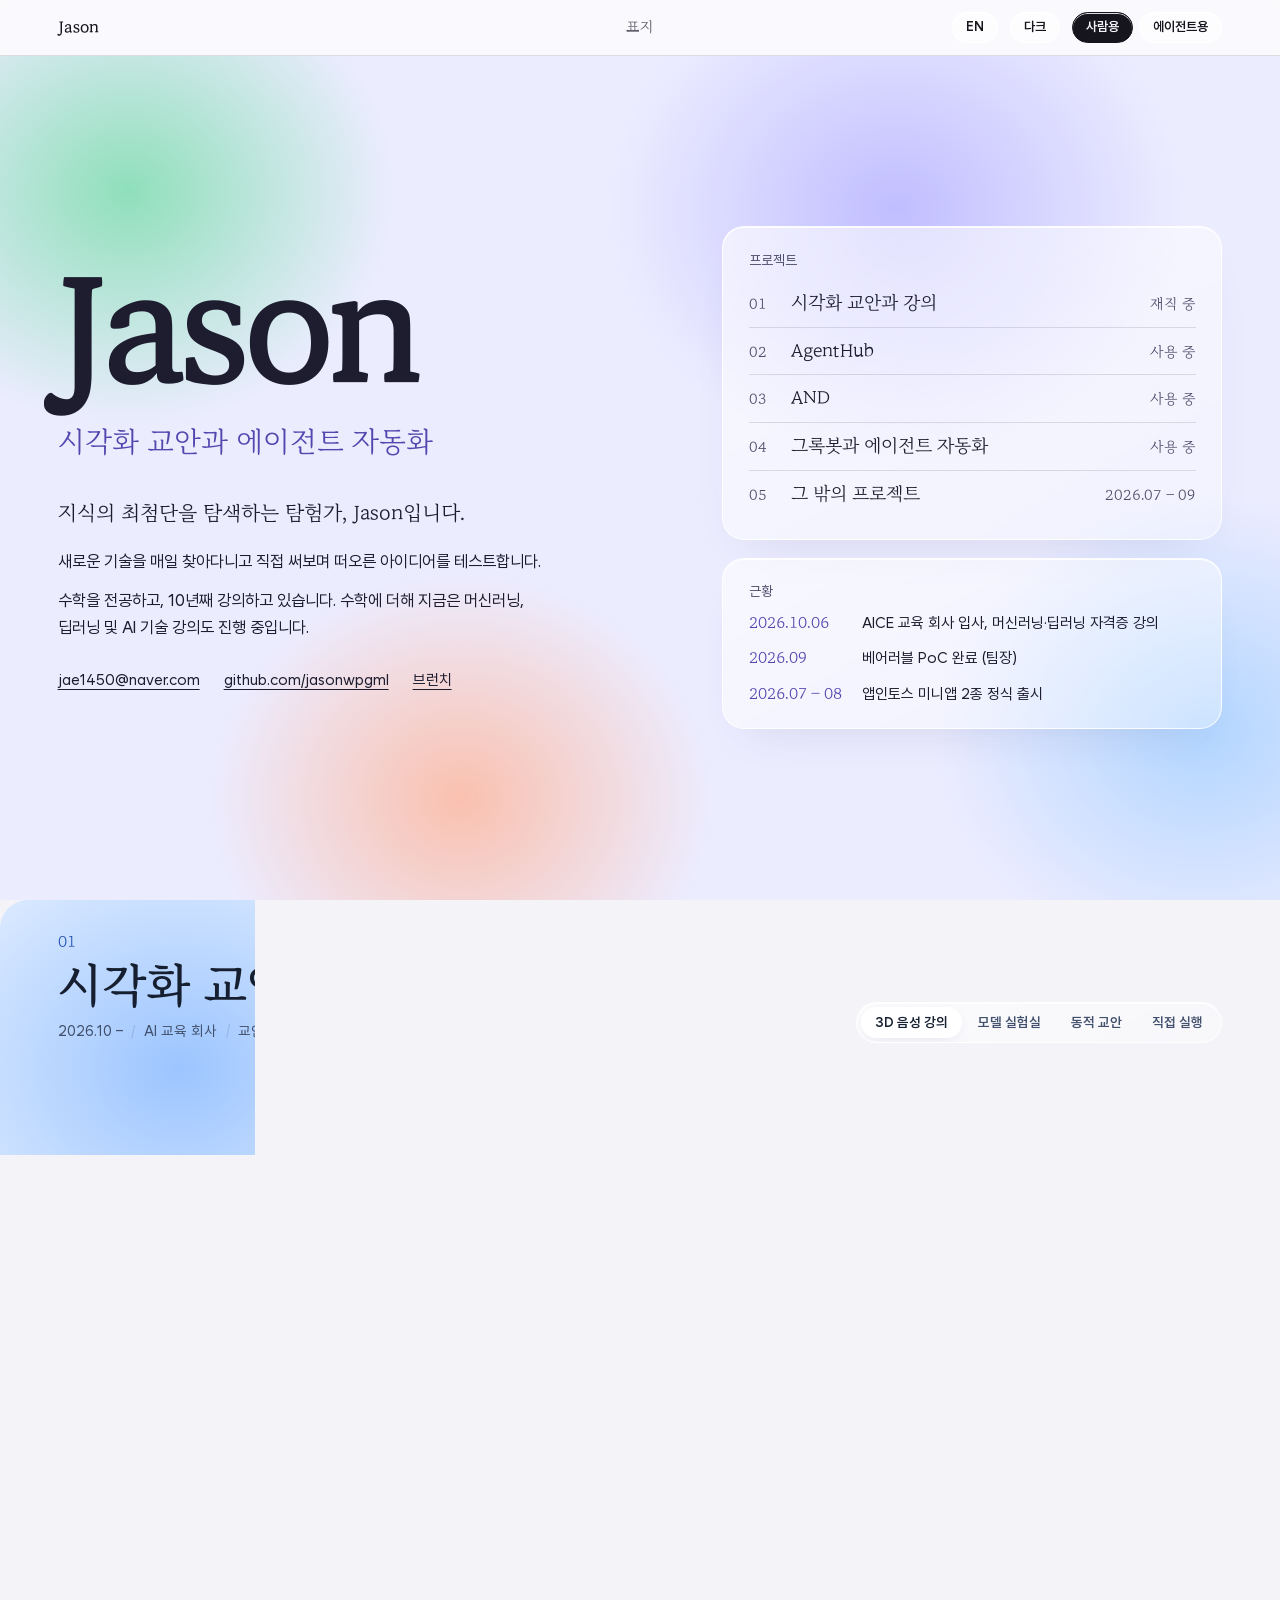
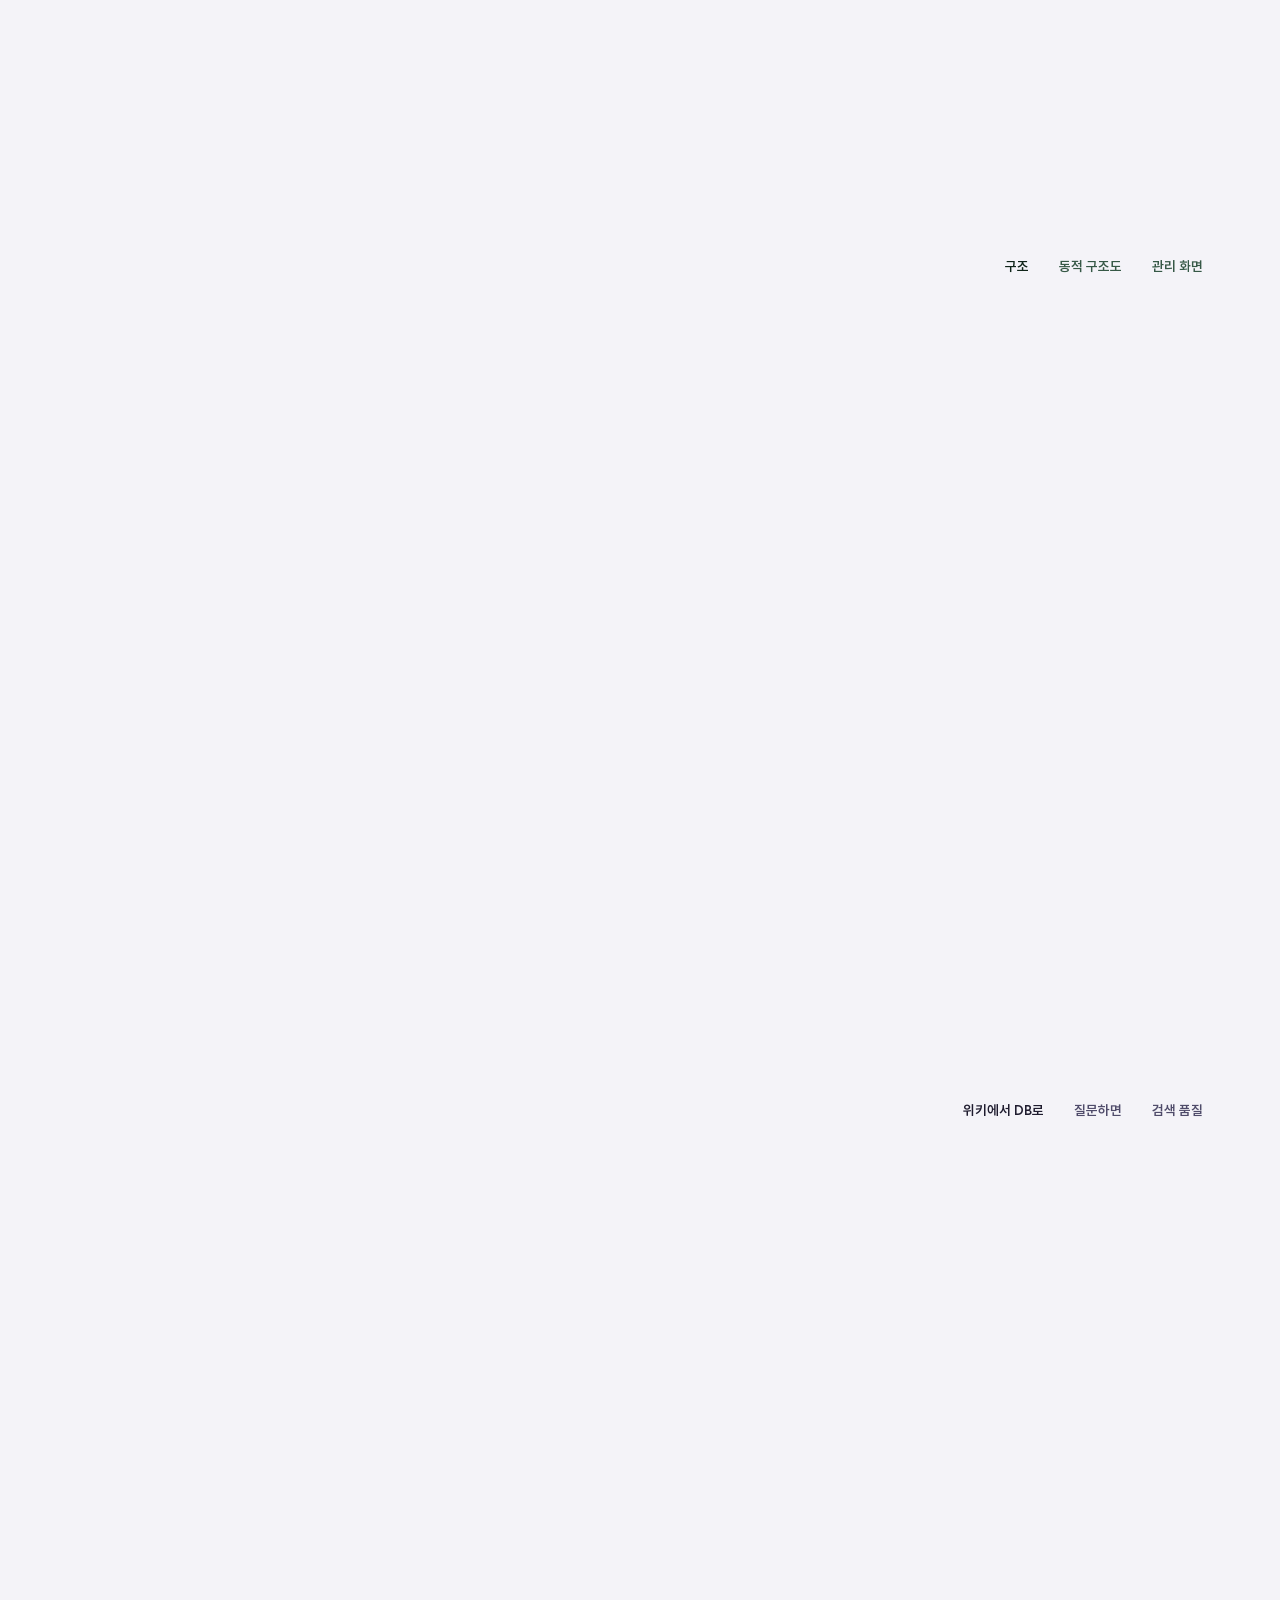
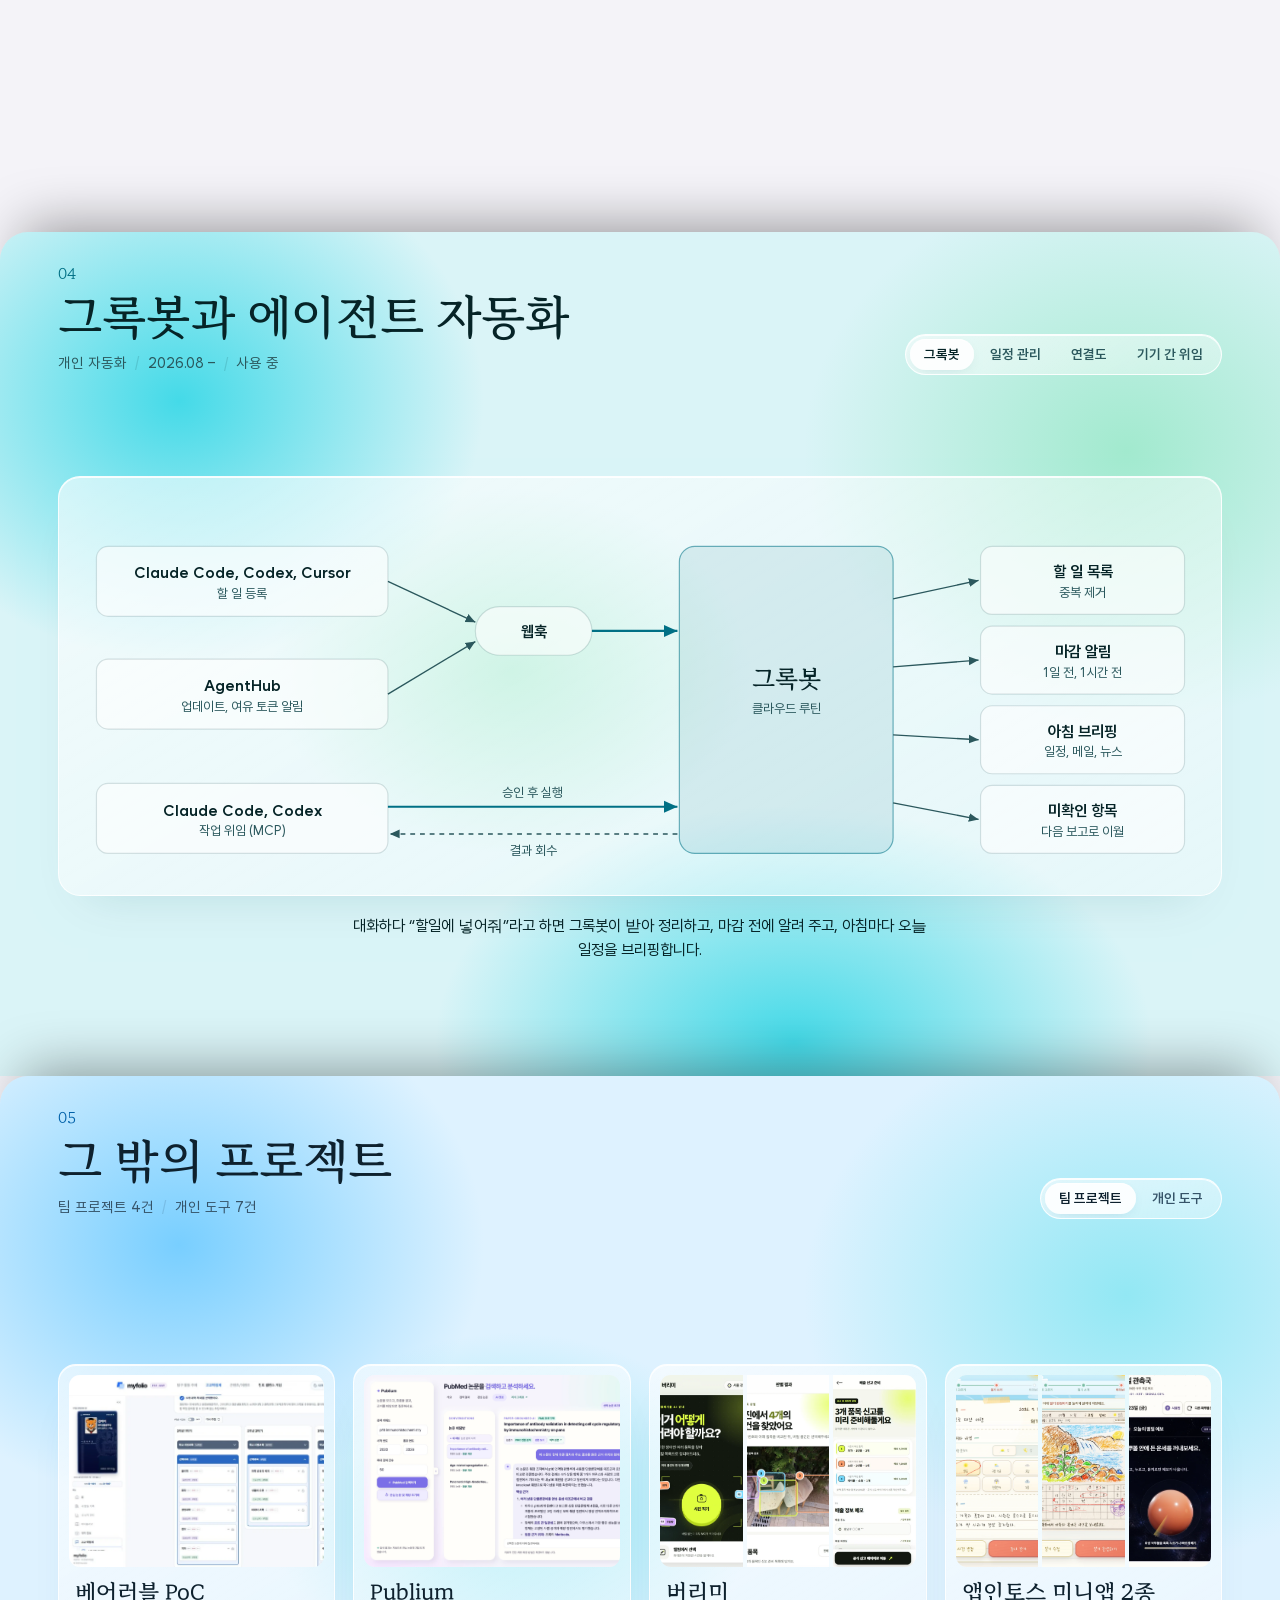
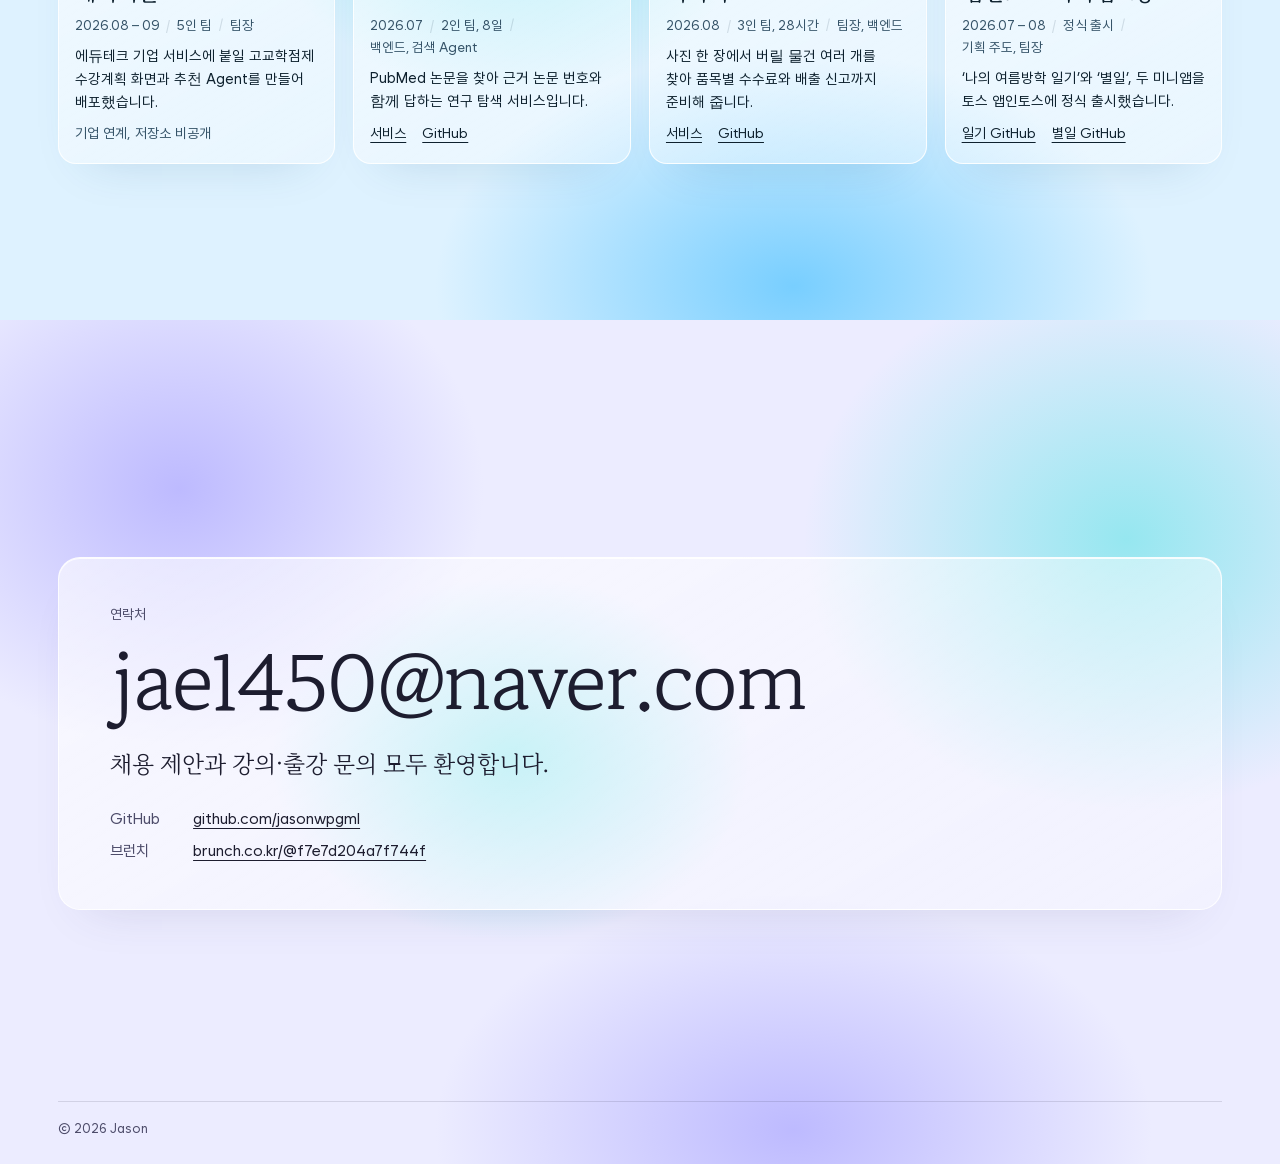
==== commit f1be2d7f: "Pause covered live diagrams; bring the English edition up to date - A live diagram now pauses as soo" ====
--- a/index.html
+++ b/index.html
@@ -141,7 +141,7 @@
 .ch{display:grid;grid-template-rows:auto minmax(0,1fr);gap:clamp(12px,2.2svh,24px);padding-block:clamp(18px,3.4svh,40px) clamp(16px,3svh,36px)}
 .projects .ch{position:sticky;top:var(--head,56px);height:calc(100svh - var(--head,56px));border-radius:28px 28px 0 0}
 .projects .ch+.ch{box-shadow:0 -28px 56px -24px rgb(0 0 0/.4)}
-.projects .ch::after{content:"";position:absolute;inset:0;background:#000;opacity:calc(var(--cover,0) * .38);pointer-events:none}
+.projects .ch::after{content:"";position:absolute;inset:0;background:#000;opacity:calc(var(--cover,0) * .38);pointer-events:none;will-change:opacity}
 .ch-head{width:min(var(--max),calc(100% - 2 * var(--gutter)));margin-inline:auto;display:grid;grid-template-columns:minmax(0,1fr) auto;gap:10px 32px;align-items:end}
 .ch-head .no{font-family:var(--serif);color:var(--acc);font-size:15px;display:block;margin-bottom:2px}
 .ch-head h2{font-size:clamp(1.8rem,min(3.6vw,6svh),3.1rem);letter-spacing:-.015em}
@@ -532,12 +532,12 @@
     </section>
     <section class="pane" data-tab="동적 구조도">
       <div class="viz">
-        <figure class="live"><span class="frame"><iframe src="agenthub/flow.html" title="기기 데이터 흐름 동적 구조도 (글자 모자이크)" loading="lazy"></iframe></span><figcaption>실제로 쓰는 기기 흐름도의 공개용 사본입니다. 기기·경로·DB 이름은 모자이크했고, 선 위의 점은 데이터가 흐르는 방향입니다. 상자를 누르거나 끌어 볼 수 있습니다. <a href="agenthub/flow.html" target="_blank" rel="noopener">크게 보기</a></figcaption></figure>
+        <figure class="live"><span class="frame"><iframe data-src="agenthub/flow.html" title="기기 데이터 흐름 동적 구조도 (글자 가림)" loading="lazy"></iframe></span><figcaption>실제로 쓰는 기기 흐름도의 공개용 사본입니다. 기기·경로·DB 이름은 검은 막대로 가렸고, 선 위의 점은 데이터가 흐르는 방향입니다. 상자를 누르거나 끌어 볼 수 있습니다. <a href="agenthub/flow.html" target="_blank" rel="noopener">크게 보기</a></figcaption></figure>
       </div>
     </section>
     <section class="pane" data-tab="관리 화면">
       <div class="viz">
-        <div class="gal lead" style="max-width:calc((var(--room,70svh) - 110px) * 2.05)"><figure class="shot"><span class="frame"><img src="img/agenthub-dashboard.webp" width="1280" height="800" alt="Agent Hub 관리 화면의 대시보드. 왼쪽 메뉴에 대시보드, 도구 17, 스킬 22, 설치 항목 가져오기, MCP 서버, 에이전트 연결, 공유 메모, 호출 기록, 세션 기록, 기기가 있고, 가운데에 기기 데이터 흐름도가 있다. 본문 글자는 모자이크 처리했다." loading="lazy"></span><figcaption>대시보드 · 글자는 모자이크 처리</figcaption></figure><figure class="shot"><span class="frame"><img src="img/agenthub-skills.webp" width="1280" height="800" alt="Agent Hub 스킬 화면. 스킬 카드가 두 줄로 놓여 있고 글자는 모자이크 처리했다." loading="lazy"></span><figcaption>공유 스킬 22개</figcaption></figure><figure class="shot"><span class="frame"><img src="img/agenthub-connections.webp" width="1280" height="800" alt="Agent Hub 에이전트 연결 화면. 세 에이전트의 연결 카드와 MCP 연결 설정 내보내기 칸이 있고 글자는 모자이크 처리했다." loading="lazy"></span><figcaption>에이전트별 연결 설정</figcaption></figure></div>
+        <div class="gal lead" style="max-width:calc((var(--room,70svh) - 110px) * 2.05)"><figure class="shot"><span class="frame"><img src="img/agenthub-dashboard.webp" width="1280" height="800" alt="Agent Hub 관리 화면의 대시보드. 왼쪽 메뉴에 대시보드, 도구 17, 스킬 22, 설치 항목 가져오기, MCP 서버, 에이전트 연결, 공유 메모, 호출 기록, 세션 기록, 기기가 있고, 가운데에 기기 데이터 흐름도가 있다. 본문 글자는 흐리게 가렸다." loading="lazy"></span><figcaption>대시보드 · 글자는 흐리게 가림</figcaption></figure><figure class="shot"><span class="frame"><img src="img/agenthub-skills.webp" width="1280" height="800" alt="Agent Hub 스킬 화면. 스킬 카드가 두 줄로 놓여 있고 글자는 흐리게 가렸다." loading="lazy"></span><figcaption>공유 스킬 22개</figcaption></figure><figure class="shot"><span class="frame"><img src="img/agenthub-connections.webp" width="1280" height="800" alt="Agent Hub 에이전트 연결 화면. 세 에이전트의 연결 카드와 MCP 연결 설정 내보내기 칸이 있고 글자는 흐리게 가렸다." loading="lazy"></span><figcaption>에이전트별 연결 설정</figcaption></figure></div>
       </div>
     </section>
   </div>
@@ -622,7 +622,7 @@
     </section>
     <section class="pane" data-tab="연결도">
       <div class="viz">
-        <figure class="live"><span class="frame"><iframe src="agenthub/flow.html?flow=grokbot" title="그록봇 연결도 동적 구조도 (글자 모자이크)" loading="lazy"></iframe></span><figcaption>그록봇이 맥, 노트북, 클라우드와 이어지는 실제 연결도의 공개용 사본입니다. 글자는 모자이크했습니다. <a href="agenthub/flow.html?flow=grokbot" target="_blank" rel="noopener">크게 보기</a></figcaption></figure>
+        <figure class="live"><span class="frame"><iframe data-src="agenthub/flow.html?flow=grokbot" title="그록봇 연결도 동적 구조도 (글자 가림)" loading="lazy"></iframe></span><figcaption>그록봇이 맥, 노트북, 클라우드와 이어지는 실제 연결도의 공개용 사본입니다. 글자는 검은 막대로 가렸습니다. <a href="agenthub/flow.html?flow=grokbot" target="_blank" rel="noopener">크게 보기</a></figcaption></figure>
       </div>
     </section>
     <section class="pane" data-tab="기기 간 위임">
@@ -1126,6 +1126,7 @@
         el.style.setProperty('--cover', p.toFixed(3));
         // A scene the next one covers completely is not drawn, so its glass is not blurred underneath for nothing.
         el.style.visibility = p >= 1 && !narrow.matches ? 'hidden' : '';
+        if (el._live) el._live(p); // live diagrams in this scene stop once the next scene starts to cover it
       }
     });
     paintLabel(sections.slice(1).reduce((x, s) => x + arrive(s), 0));
@@ -1534,6 +1535,36 @@
   if (location.hash === '#agent') saved = 'agent';
   if (saved === 'agent') set('agent', false);
 })();
+
+// Live diagrams: load a frame the first time its pane shows, and run it only while it is really seen:
+// its pane is in view (tabs, swipe) and the next scene has not started to slide over its own scene.
+(() => {
+  const frames = [...document.querySelectorAll('iframe[data-src]')];
+  if (!frames.length) return;
+  const state = new Map(frames.map((f) => [f, { seen: false, covered: false, sent: '' }]));
+  const tell = (f) => {
+    const s = state.get(f), flow = s.seen && !s.covered ? 'play' : 'pause';
+    if (s.sent === flow) return;
+    s.sent = flow;
+    try { f.contentWindow && f.contentWindow.postMessage({ flow }, location.origin); } catch {}
+  };
+  const io = new IntersectionObserver((entries) => {
+    for (const { target: f, isIntersecting } of entries) {
+      state.get(f).seen = isIntersecting;
+      if (isIntersecting && !f.src) f.src = f.dataset.src;
+      tell(f);
+    }
+  }, { threshold: 0.3 });
+  for (const f of frames) {
+    io.observe(f);
+    f.addEventListener('load', () => { state.get(f).sent = ''; tell(f); });
+    const scene = f.closest('.ch');
+    if (!scene) continue;
+    const prev = scene._live;
+    scene._live = (p) => { prev && prev(p); for (const g of frames) if (g.closest('.ch') === scene) { state.get(g).covered = p > 0.12; tell(g); } };
+    if (scene._cover !== undefined) scene._live(scene._cover);
+  }
+})();
 </script>
 
 <!-- build b47ea57ff031 -->
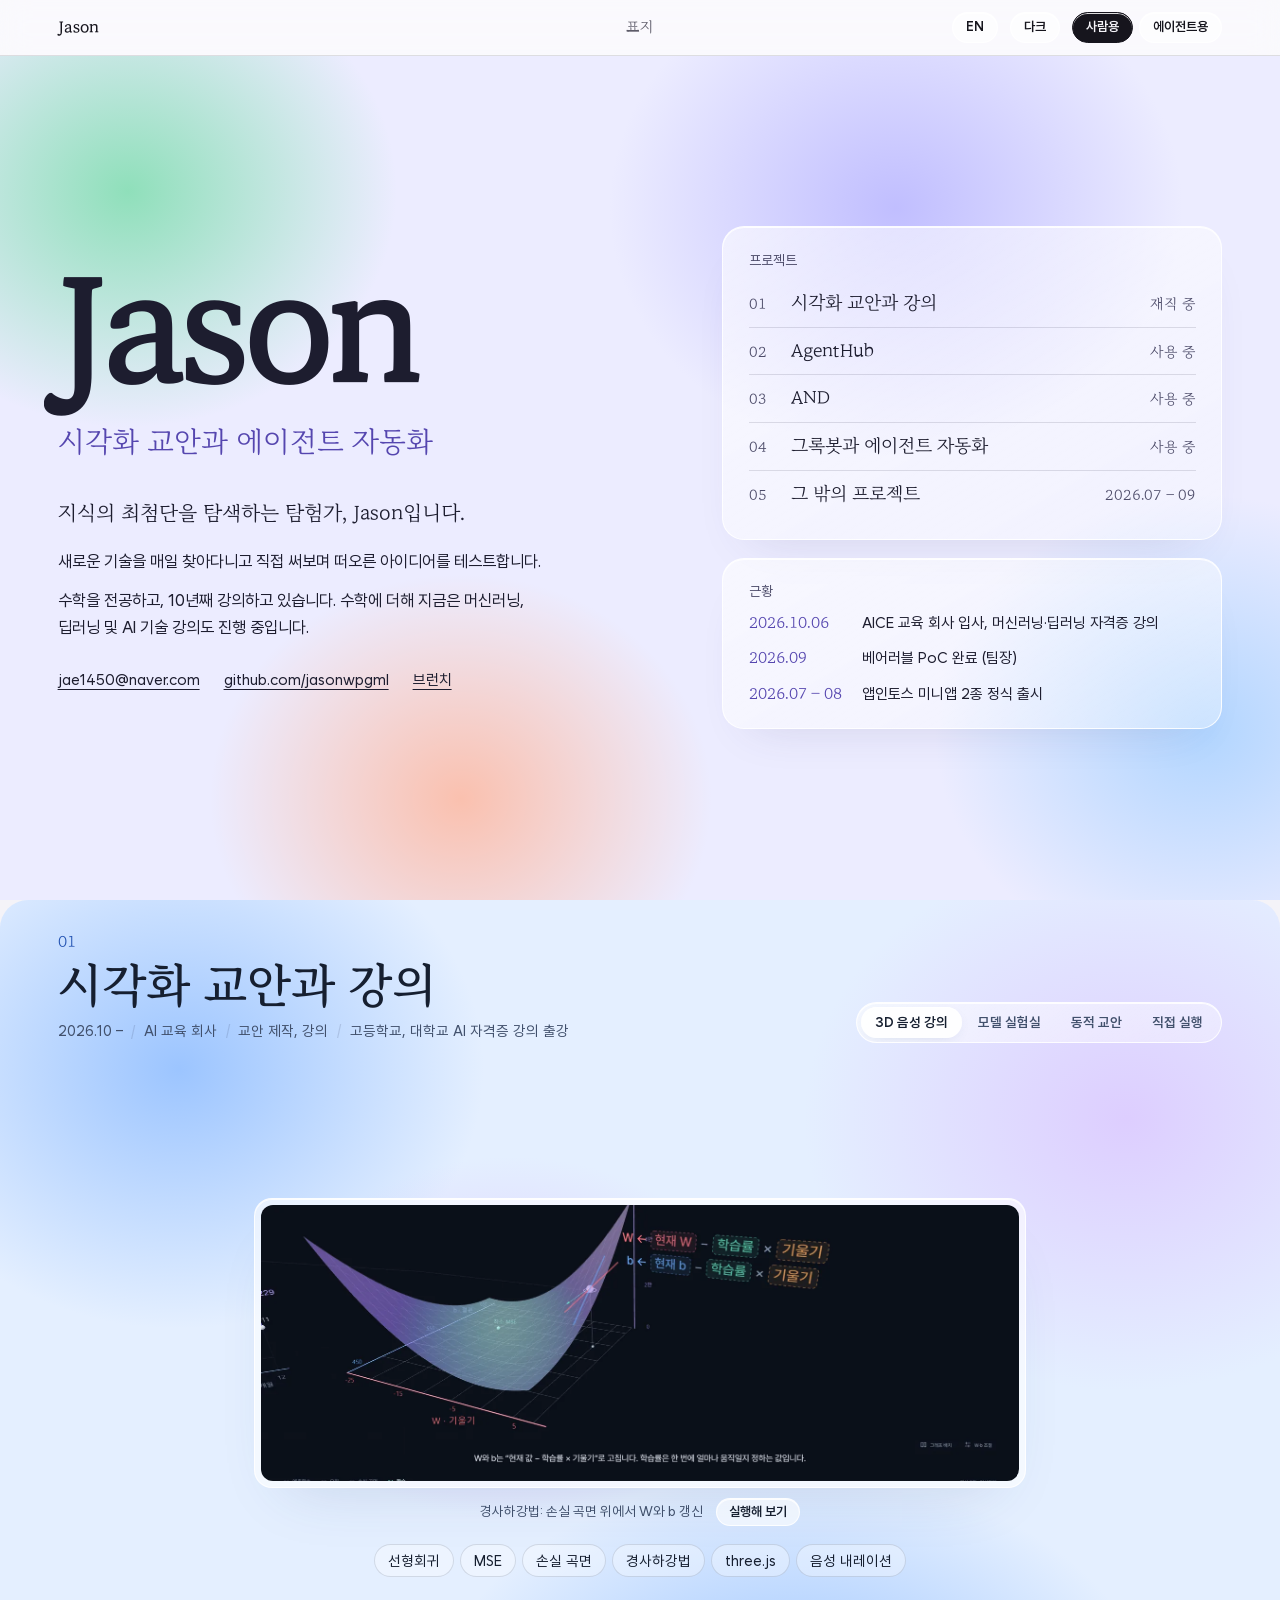
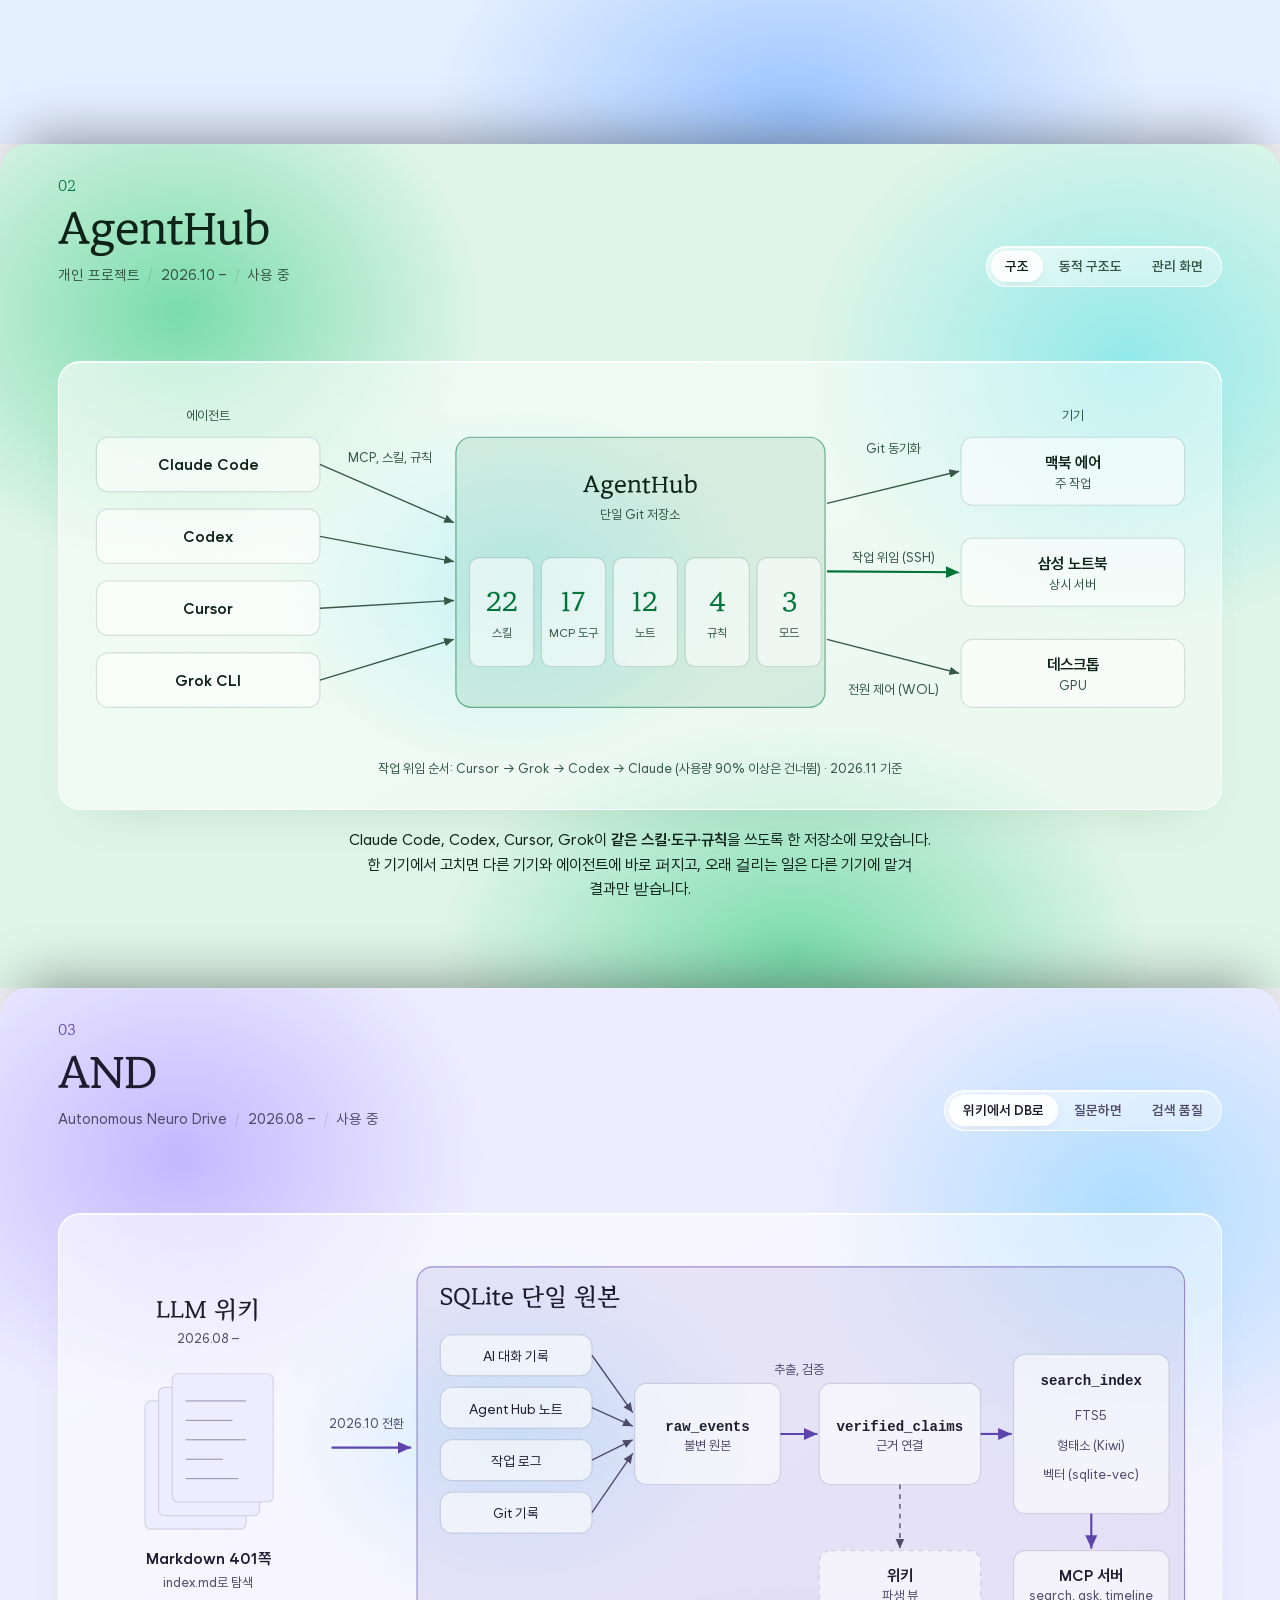
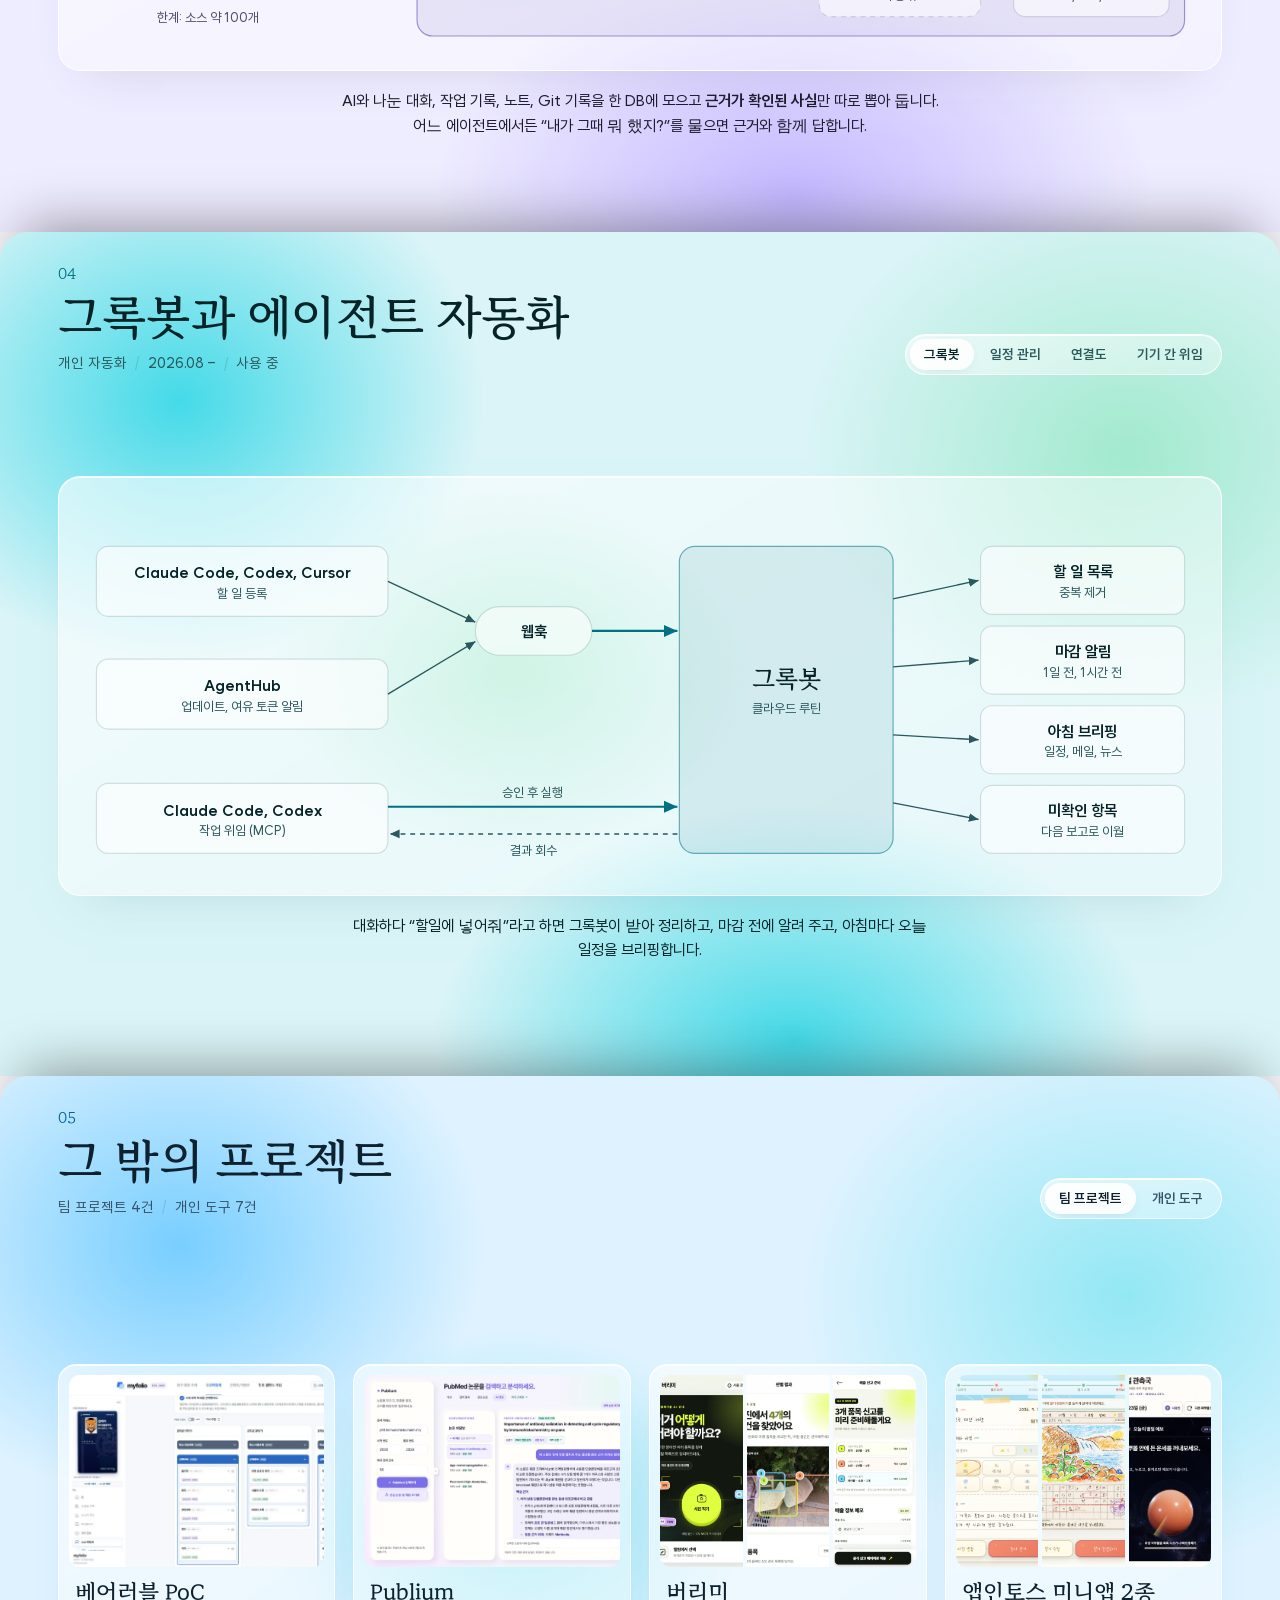
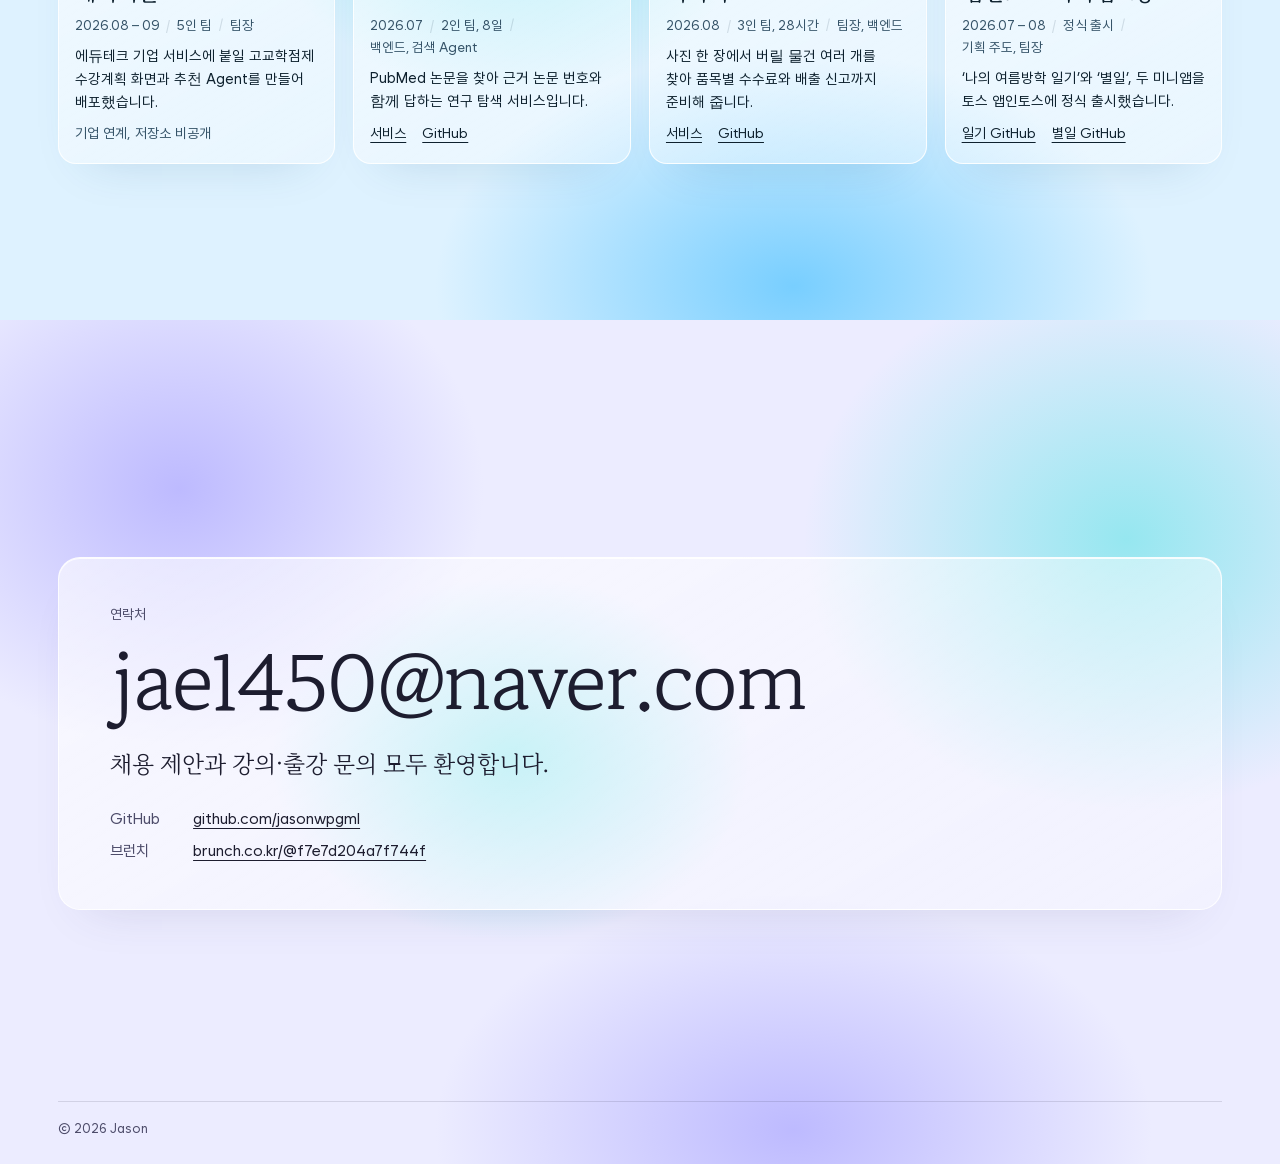
==== commit ee499b36: "New admin screenshots that hide only paths and device names Retake the Agent Hub admin shots readabl" ====
--- a/index.html
+++ b/index.html
@@ -537,7 +537,7 @@
     </section>
     <section class="pane" data-tab="관리 화면">
       <div class="viz">
-        <div class="gal lead" style="max-width:calc((var(--room,70svh) - 110px) * 2.05)"><figure class="shot"><span class="frame"><img src="img/agenthub-dashboard.webp" width="1280" height="800" alt="Agent Hub 관리 화면의 대시보드. 왼쪽 메뉴에 대시보드, 도구 17, 스킬 22, 설치 항목 가져오기, MCP 서버, 에이전트 연결, 공유 메모, 호출 기록, 세션 기록, 기기가 있고, 가운데에 기기 데이터 흐름도가 있다. 본문 글자는 흐리게 가렸다." loading="lazy"></span><figcaption>대시보드 · 글자는 흐리게 가림</figcaption></figure><figure class="shot"><span class="frame"><img src="img/agenthub-skills.webp" width="1280" height="800" alt="Agent Hub 스킬 화면. 스킬 카드가 두 줄로 놓여 있고 글자는 흐리게 가렸다." loading="lazy"></span><figcaption>공유 스킬 22개</figcaption></figure><figure class="shot"><span class="frame"><img src="img/agenthub-connections.webp" width="1280" height="800" alt="Agent Hub 에이전트 연결 화면. 세 에이전트의 연결 카드와 MCP 연결 설정 내보내기 칸이 있고 글자는 흐리게 가렸다." loading="lazy"></span><figcaption>에이전트별 연결 설정</figcaption></figure></div>
+        <div class="gal lead" style="max-width:calc((var(--room,70svh) - 110px) * 2.05)"><figure class="shot"><span class="frame"><img src="img/agenthub-tools.webp" width="1280" height="800" alt="Agent Hub 관리 화면의 도구 목록. 왼쪽 메뉴에 대시보드, 도구 16, 스킬 22, 설치 항목 가져오기, MCP 서버, 에이전트 연결, 공유 메모, 호출 기록, 세션 기록, 기기가 있고, 가운데에 hub_status, hub_search_skills 같은 공용 도구가 설명과 함께 줄지어 있다." loading="lazy"></span><figcaption>공용 도구 16개 · 경로와 기기 이름만 가림</figcaption></figure><figure class="shot"><span class="frame"><img src="img/agenthub-skills.webp?v=2" width="1280" height="800" alt="Agent Hub 스킬 화면. agent-dispatch, competitor-profiling 같은 스킬 카드가 설명, 버전, 쓰는 에이전트와 함께 두 줄로 놓여 있다." loading="lazy"></span><figcaption>공유 스킬 22개</figcaption></figure><figure class="shot"><span class="frame"><img src="img/agenthub-connections.webp?v=2" width="1280" height="800" alt="Agent Hub 에이전트 연결 화면. Codex, Claude Code, Cursor의 연결 카드와 MCP 연결 설정 내보내기 칸이 있다. 설정 파일 경로와 실행 경로는 검은 막대로 가렸다." loading="lazy"></span><figcaption>에이전트별 연결 설정</figcaption></figure></div>
       </div>
     </section>
   </div>
